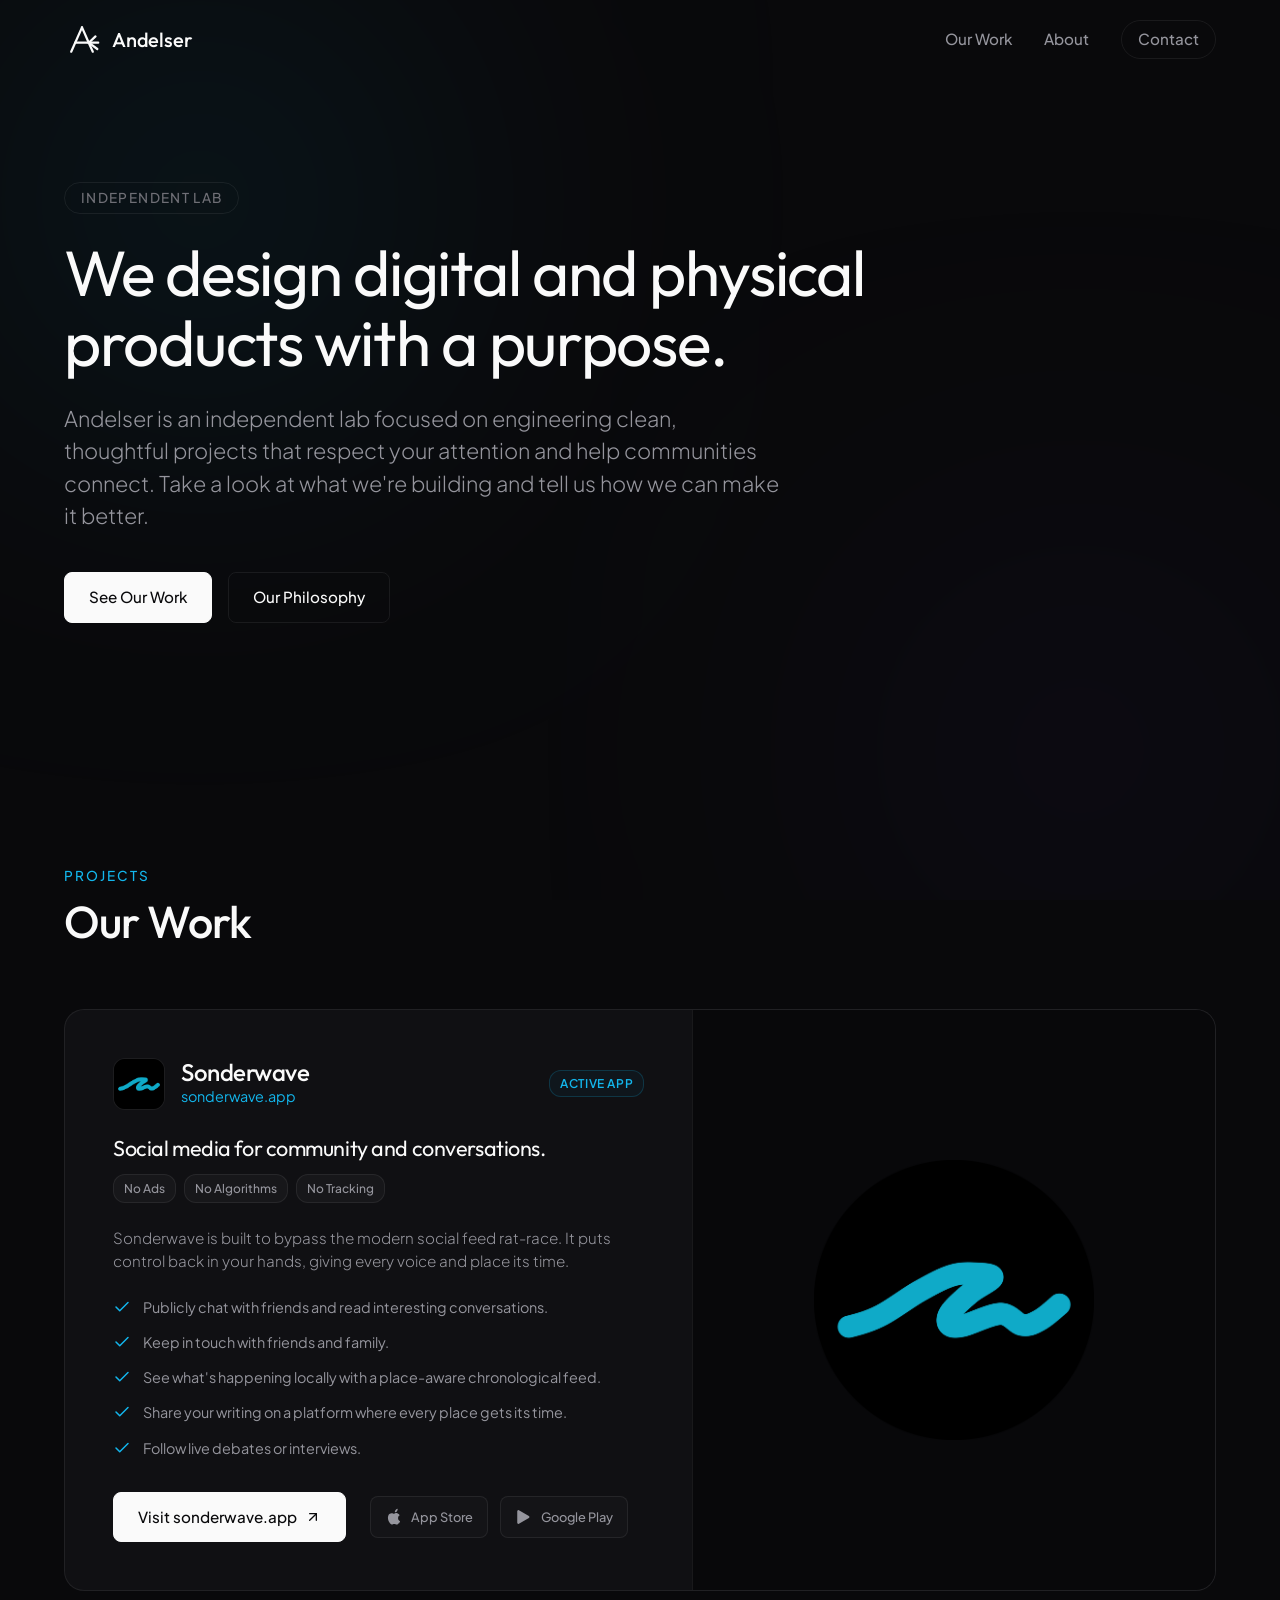
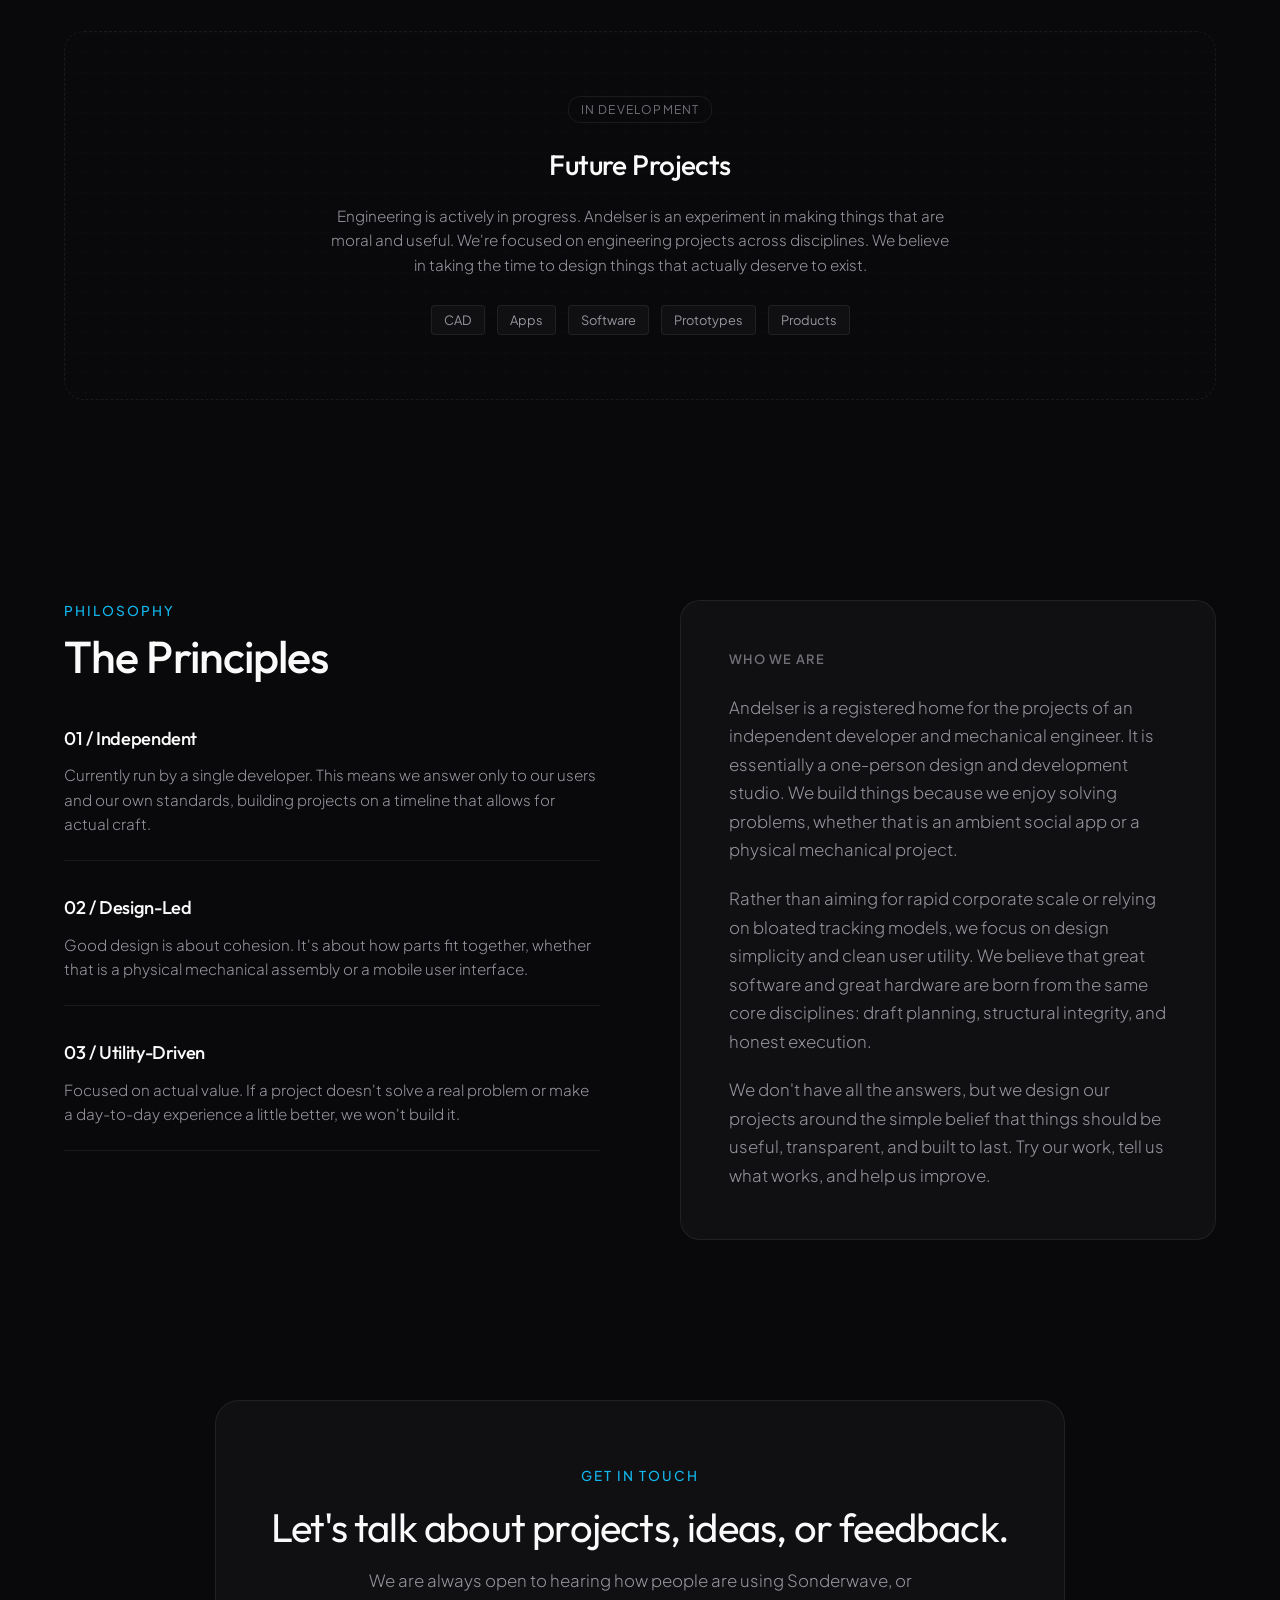
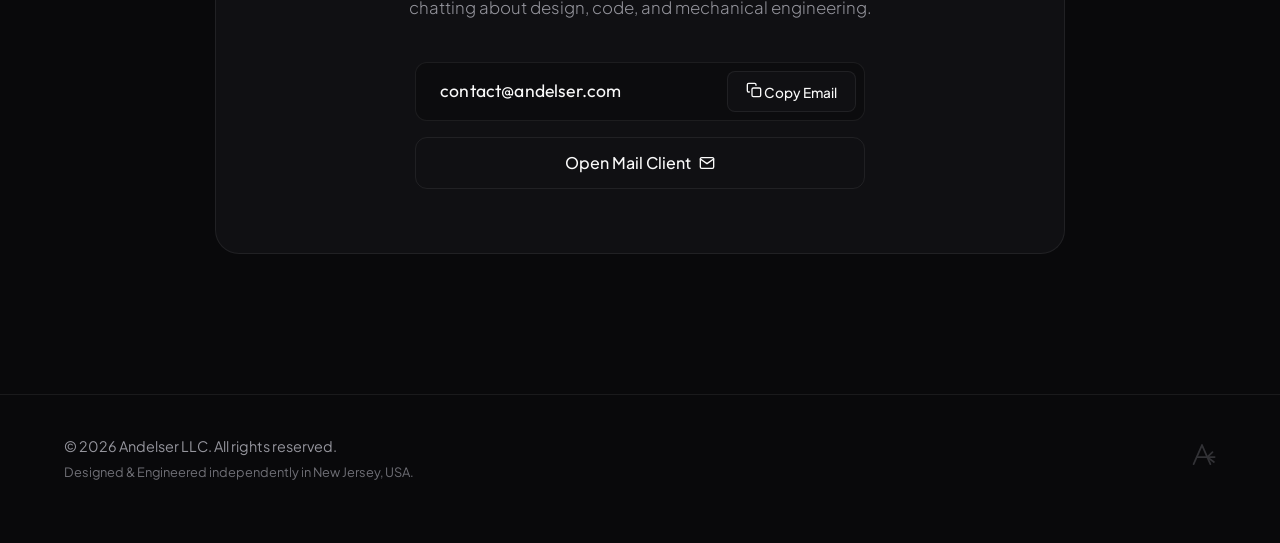
==== index.html @ 874b6bc9 "updated copy" ====
<!DOCTYPE html>
<html lang="en">
<head>
  <meta charset="UTF-8">
  <meta name="viewport" content="width=device-width, initial-scale=1.0">
  <title>Andelser | Independent Engineering & Design Lab</title>
  <meta name="description" content="Andelser is an independent engineering and design lab building high-value, honest digital and physical projects. Creators of Sonderwave.">
  
  <!-- Favicons -->
  <link rel="icon" type="image/svg+xml" href="./andelser_logo.svg">
  
  <!-- Open Graph / Facebook -->
  <meta property="og:type" content="website">
  <meta property="og:url" content="https://www.andelser.com/">
  <meta property="og:title" content="Andelser | Independent Engineering & Design Lab">
  <meta property="og:description" content="An independent project studio building thoughtful digital and physical experiences without the noise. Creators of Sonderwave.">
  <meta property="og:image" content="./sw_logo.png">

  <!-- Twitter -->
  <meta property="twitter:card" content="summary_large_image">
  <meta property="twitter:url" content="https://www.andelser.com/">
  <meta property="twitter:title" content="Andelser | Independent Engineering & Design Lab">
  <meta property="twitter:description" content="An independent project studio building thoughtful digital and physical experiences without the noise. Creators of Sonderwave.">
  <meta property="twitter:image" content="./sw_logo.png">

  <!-- Google Fonts -->
  <link rel="preconnect" href="https://fonts.googleapis.com">
  <link rel="preconnect" href="https://fonts.gstatic.com" crossorigin>
  <link href="https://fonts.googleapis.com/css2?family=Outfit:wght@200;300;400;500;600&family=Plus+Jakarta+Sans:wght@300;400;500;600;700&display=swap" rel="stylesheet">

  <!-- Main Stylesheet -->
  <link rel="stylesheet" href="./index.css">
</head>
<body>

  <!-- Background Ambient Glows -->
  <div class="glow-bg" aria-hidden="true">
    <div class="glow-orb glow-1"></div>
    <div class="glow-orb glow-2"></div>
  </div>

  <!-- Navigation -->
  <header class="header" id="navbar">
    <div class="header-container">
      <a href="#hero" class="brand" aria-label="Andelser Home">
        <!-- Bespoke geometric "Branching Datum" A monogram logo -->
        <svg class="brand-logo" width="36" height="36" viewBox="0 0 40 40" fill="none" xmlns="http://www.w3.org/2000/svg">
          <line x1="20" y1="6" x2="8" y2="33" stroke="currentColor" stroke-width="2.5" stroke-linecap="round" />
          <line x1="20" y1="6" x2="27.5" y2="23" stroke="currentColor" stroke-width="2.5" stroke-linecap="round" />
          <line x1="27.5" y1="23" x2="32" y2="33" stroke="currentColor" stroke-width="2.5" stroke-linecap="round" />
          <line x1="27.5" y1="23" x2="37" y2="30" stroke="currentColor" stroke-width="2.5" stroke-linecap="round" />
          <line x1="27.5" y1="23" x2="38" y2="23" stroke="currentColor" stroke-width="2.5" stroke-linecap="round" />
          <line x1="27.5" y1="23" x2="35" y2="16" stroke="currentColor" stroke-width="2.5" stroke-linecap="round" />
          <line x1="12.5" y1="23" x2="27.5" y2="23" stroke="currentColor" stroke-width="2.5" stroke-linecap="round" />
        </svg>
        <span class="brand-name">Andelser</span>
      </a>

      <!-- Desktop Nav -->
      <nav class="nav-desktop" aria-label="Main Navigation">
        <a href="#work" class="nav-link">Our Work</a>
        <a href="#about" class="nav-link">About</a>
        <a href="#contact" class="nav-link btn-contact-nav">Contact</a>
      </nav>

      <!-- Mobile Nav Toggle -->
      <button class="nav-toggle" id="navToggle" aria-expanded="false" aria-controls="mobileMenu" aria-label="Toggle navigation menu">
        <span class="hamburger"></span>
      </button>
    </div>
  </header>

  <!-- Mobile Dropdown Menu -->
  <div class="mobile-menu" id="mobileMenu" aria-hidden="true">
    <nav class="nav-mobile" aria-label="Mobile Navigation">
      <a href="#work" class="mobile-nav-link">Our Work</a>
      <a href="#about" class="mobile-nav-link">About</a>
      <a href="#contact" class="mobile-nav-link">Contact</a>
    </nav>
  </div>

  <main class="main-content">
    
    <!-- Hero Section -->
    <section class="hero-section" id="hero">
      <div class="container hero-container">
        <div class="reveal-content">
          <span class="hero-badge">Independent Lab</span>
          <h1 class="hero-title">
            We design digital and physical products with a purpose.
          </h1>
          <p class="hero-subtitle">
            Andelser is an independent lab focused on engineering clean, thoughtful projects that respect your attention and help communities connect. Take a look at what we're building and tell us how we can make it better.
          </p>
          <div class="hero-actions">
            <a href="#work" class="btn btn-primary">See Our Work</a>
            <a href="#about" class="btn btn-secondary">Our Philosophy</a>
          </div>
        </div>
      </div>
    </section>

    <!-- Work (Products) Section -->
    <section class="work-section" id="work">
      <div class="container">
        <div class="section-header scroll-reveal">
          <span class="section-subtitle">Projects</span>
          <h2 class="section-title">Our Work</h2>
        </div>

        <div class="project-grid">
          
          <!-- Sonderwave Card -->
          <article class="project-card sonderwave-card scroll-reveal" id="sonderwave-project">
            <!-- Dynamic cursor glow overlay -->
            <div class="card-glow" aria-hidden="true"></div>
            
            <div class="project-card-content">
              <div class="project-brand-row">
                <div class="app-icon-wrapper">
                  <img src="./sw_logo_square.png" alt="Sonderwave Square Icon" class="app-icon" loading="lazy">
                </div>
                <div class="project-identity">
                  <h3 class="project-name">Sonderwave</h3>
                  <a href="https://sonderwave.app" class="project-url" target="_blank" rel="noopener noreferrer">sonderwave.app</a>
                </div>
                <span class="project-tag">Active App</span>
              </div>

              <h4 class="project-tagline">Social media for community and conversations.</h4>
              
              <div class="value-strip">
                <span class="value-pill">No Ads</span>
                <span class="value-pill">No Algorithms</span>
                <span class="value-pill">No Tracking</span>
              </div>

              <p class="project-description">
                Sonderwave is built to bypass the modern social feed rat-race. It puts control back in your hands, giving every voice and place its time.
              </p>

              <ul class="project-features-list">
                <li>
                  <svg class="feature-icon" width="18" height="18" viewBox="0 0 24 24" fill="none" stroke="currentColor" stroke-width="2" stroke-linecap="round" stroke-linejoin="round"><polyline points="20 6 9 17 4 12"></polyline></svg>
                  <span>Publicly chat with friends and read interesting conversations.</span>
                </li>
                <li>
                  <svg class="feature-icon" width="18" height="18" viewBox="0 0 24 24" fill="none" stroke="currentColor" stroke-width="2" stroke-linecap="round" stroke-linejoin="round"><polyline points="20 6 9 17 4 12"></polyline></svg>
                  <span>Keep in touch with friends and family.</span>
                </li>
                <li>
                  <svg class="feature-icon" width="18" height="18" viewBox="0 0 24 24" fill="none" stroke="currentColor" stroke-width="2" stroke-linecap="round" stroke-linejoin="round"><polyline points="20 6 9 17 4 12"></polyline></svg>
                  <span>See what's happening locally with a place-aware chronological feed.</span>
                </li>
                <li>
                  <svg class="feature-icon" width="18" height="18" viewBox="0 0 24 24" fill="none" stroke="currentColor" stroke-width="2" stroke-linecap="round" stroke-linejoin="round"><polyline points="20 6 9 17 4 12"></polyline></svg>
                  <span>Share your writing on a platform where every place gets its time.</span>
                </li>
                <li>
                  <svg class="feature-icon" width="18" height="18" viewBox="0 0 24 24" fill="none" stroke="currentColor" stroke-width="2" stroke-linecap="round" stroke-linejoin="round"><polyline points="20 6 9 17 4 12"></polyline></svg>
                  <span>Follow live debates or interviews.</span>
                </li>
              </ul>

              <div class="project-links">
                <a href="https://sonderwave.app" class="btn btn-primary" target="_blank" rel="noopener noreferrer">
                  Visit sonderwave.app
                  <svg width="16" height="16" viewBox="0 0 24 24" fill="none" stroke="currentColor" stroke-width="2" stroke-linecap="round" stroke-linejoin="round" class="btn-icon"><line x1="7" y1="17" x2="17" y2="7"></line><polyline points="7 7 17 7 17 17"></polyline></svg>
                </a>
                
                <div class="app-store-badges">
                  <!-- Custom CSS outline store badges that feel premium and integrated -->
                  <a href="https://sonderwave.app" class="store-badge" target="_blank" rel="noopener noreferrer" aria-label="Download on the App Store">
                    <svg class="store-svg" viewBox="0 0 24 24" fill="currentColor" width="18" height="18">
                      <path d="M18.71 19.5c-.83 1.24-1.71 2.45-3.05 2.47-1.34.03-1.77-.79-3.29-.79-1.53 0-2 .77-3.27.82-1.31.05-2.3-1.32-3.14-2.53C4.25 17 2.94 12.45 4.7 9.39c.87-1.52 2.43-2.48 4.12-2.51 1.28-.02 2.5.87 3.29.87.78 0 2.26-1.07 3.81-.91.65.07 2.47.3 3.64 2.98-.09.06-2.17 1.28-2.15 3.81.03 3.02 2.65 4.03 2.68 4.04-.03.07-.42 1.44-1.38 2.83M15.97 4.17c.66-.81 1.11-1.93.99-3.06-.96.04-2.13.64-2.82 1.45-.6.7-1.13 1.84-.99 2.94.1.08.15.08.2.08.96 0 2.06-.59 2.62-1.41z"/>
                    </svg>
                    <span>App Store</span>
                  </a>
                  <a href="https://sonderwave.app" class="store-badge" target="_blank" rel="noopener noreferrer" aria-label="Get it on Google Play">
                    <svg class="store-svg" viewBox="0 0 24 24" fill="currentColor" width="18" height="18">
                      <path d="M5.25 3.018a1.5 1.5 0 0 0-2.25 1.3v15.364a1.5 1.5 0 0 0 2.25 1.3l13.256-7.682a1.5 1.5 0 0 0 0-2.6L5.25 3.018z"/>
                    </svg>
                    <span>Google Play</span>
                  </a>
                </div>
              </div>
            </div>

            <!-- Landscape decorative logo block -->
            <div class="project-visual-wrapper">
              <div class="visual-container">
                <img src="./sw_logo.png" alt="Sonderwave Landscape Banner Logo" class="project-visual-image" loading="lazy">
              </div>
            </div>
          </article>

             <!-- Skeleton Future Card -->
             <article class="project-card skeleton-card scroll-reveal">
               <div class="card-glow" aria-hidden="true"></div>
               <div class="blueprint-lines" aria-hidden="true"></div>
               
               <div class="project-card-content">
                 <span class="skeleton-badge">In Development</span>
                 <h3 class="skeleton-title">Future Projects</h3>
                 <p class="skeleton-description">
                   Engineering is actively in progress. Andelser is an experiment in making things that are moral and useful. We're focused on engineering projects across disciplines. We believe in taking the time to design things that actually deserve to exist.
                 </p>
                 <div class="blueprint-tech-grid">
                   <div class="tech-tag">CAD</div>
                   <div class="tech-tag">Apps</div>
                   <div class="tech-tag">Software</div>
                   <div class="tech-tag">Prototypes</div>
                   <div class="tech-tag">Products</div>
                 </div>
               </div>
             </article>

        </div>
      </div>
    </section>

    <!-- About Section -->
    <section class="about-section" id="about">
      <div class="container">
        <div class="about-grid">
          
          <!-- Left: Philosophy Column -->
          <div class="about-left scroll-reveal">
            <span class="section-subtitle">Philosophy</span>
            <h2 class="section-title">The Principles</h2>
            
            <div class="principles-stack">
              <div class="principle-item">
                <h3 class="principle-title">01 / Independent</h3>
                <p class="principle-desc">Currently run by a single developer. This means we answer only to our users and our own standards, building projects on a timeline that allows for actual craft.</p>
              </div>
              <div class="principle-item">
                <h3 class="principle-title">02 / Design-Led</h3>
                <p class="principle-desc">Good design is about cohesion. It's about how parts fit together, whether that is a physical mechanical assembly or a mobile user interface.</p>
              </div>
              <div class="principle-item">
                <h3 class="principle-title">03 / Utility-Driven</h3>
                <p class="principle-desc">Focused on actual value. If a project doesn't solve a real problem or make a day-to-day experience a little better, we won't build it.</p>
              </div>
            </div>
          </div>

          <!-- Right: Narrative Column -->
          <div class="about-right scroll-reveal">
            <div class="narrative-block">
              <span class="about-author-label">Who We Are</span>
              <p class="narrative-paragraph">
                Andelser is a registered home for the projects of an independent developer and mechanical engineer. It is essentially a one-person design and development studio. We build things because we enjoy solving problems, whether that is an ambient social app or a physical mechanical project.
              </p>
              <p class="narrative-paragraph">
                Rather than aiming for rapid corporate scale or relying on bloated tracking models, we focus on design simplicity and clean user utility. We believe that great software and great hardware are born from the same core disciplines: draft planning, structural integrity, and honest execution.
              </p>
              <p class="narrative-paragraph">
                We don't have all the answers, but we design our projects around the simple belief that things should be useful, transparent, and built to last. Try our work, tell us what works, and help us improve.
              </p>
            </div>
          </div>

        </div>
      </div>
    </section>

    <!-- Contact Section -->
    <section class="contact-section" id="contact">
      <div class="container contact-container scroll-reveal">
        <div class="contact-box">
          <span class="section-subtitle">Get In Touch</span>
          <h2 class="contact-title">Let's talk about projects, ideas, or feedback.</h2>
          <p class="contact-desc">
            We are always open to hearing how people are using Sonderwave, or chatting about design, code, and mechanical engineering.
          </p>

          <div class="contact-interactive">
            <div class="email-display-container">
              <span class="email-address">contact@andelser.com</span>
              <button class="btn-copy" id="btnCopyEmail" aria-label="Copy email address to clipboard">
                <span class="copy-text-default">
                  <svg width="16" height="16" viewBox="0 0 24 24" fill="none" stroke="currentColor" stroke-width="2" stroke-linecap="round" stroke-linejoin="round" class="copy-icon"><rect x="9" y="9" width="13" height="13" rx="2" ry="2"></rect><path d="M5 15H4a2 2 0 0 1-2-2V4a2 2 0 0 1 2-2h9a2 2 0 0 1 2 2v1"></path></svg>
                  Copy Email
                </span>
                <span class="copy-text-success" style="display: none;">
                  <svg width="16" height="16" viewBox="0 0 24 24" fill="none" stroke="currentColor" stroke-width="2" stroke-linecap="round" stroke-linejoin="round" class="check-icon"><polyline points="20 6 9 17 4 12"></polyline></svg>
                  Copied!
                </span>
              </button>
            </div>
            
            <a href="mailto:contact@andelser.com" class="btn btn-secondary btn-mail">
              Open Mail Client
              <svg width="16" height="16" viewBox="0 0 24 24" fill="none" stroke="currentColor" stroke-width="2" stroke-linecap="round" stroke-linejoin="round" class="btn-icon"><path d="M4 4h16c1.1 0 2 .9 2 2v12c0 1.1-.9 2-2 2H4c-1.1 0-2-.9-2-2V6c0-1.1.9-2 2-2z"></path><polyline points="22,6 12,13 2,6"></polyline></svg>
            </a>
          </div>
        </div>
      </div>
    </section>

  </main>

  <!-- Footer -->
  <footer class="footer">
    <div class="container footer-container">
      <div class="footer-left">
        <p class="copyright">&copy; 2026 Andelser LLC. All rights reserved.</p>
        <p class="footer-subtext">Designed & Engineered independently in New Jersey, USA.</p>
      </div>
      <div class="footer-right">
        <!-- SVG geometric "Branching Datum" A monogram watermark in footer -->
        <svg class="footer-logo" width="28" height="28" viewBox="0 0 40 40" fill="none" xmlns="http://www.w3.org/2000/svg" aria-hidden="true">
          <line x1="20" y1="6" x2="8" y2="33" stroke="currentColor" stroke-width="2.5" stroke-linecap="round" />
          <line x1="20" y1="6" x2="27.5" y2="23" stroke="currentColor" stroke-width="2.5" stroke-linecap="round" />
          <line x1="27.5" y1="23" x2="32" y2="33" stroke="currentColor" stroke-width="2.5" stroke-linecap="round" />
          <line x1="27.5" y1="23" x2="37" y2="30" stroke="currentColor" stroke-width="2.5" stroke-linecap="round" />
          <line x1="27.5" y1="23" x2="38" y2="23" stroke="currentColor" stroke-width="2.5" stroke-linecap="round" />
          <line x1="27.5" y1="23" x2="35" y2="16" stroke="currentColor" stroke-width="2.5" stroke-linecap="round" />
          <line x1="12.5" y1="23" x2="27.5" y2="23" stroke="currentColor" stroke-width="2.5" stroke-linecap="round" />
        </svg>
      </div>
    </div>
  </footer>

  <!-- Main JavaScript File -->
  <script src="./index.js"></script>
</body>
</html>
---- index.css ----
/* ==========================================================================
   Andelser Custom CSS Design System
   ========================================================================== */

/* Design Tokens & Variables */
:root {
  /* HSL Tailored Color Palette */
  --bg-color: hsl(240, 10%, 4%);
  --bg-rgb: 10, 10, 12;
  --surface: hsl(240, 8%, 7%);
  --surface-rgb: 17, 17, 19;
  --surface-glass: hsla(240, 8%, 7%, 0.75);
  --border: hsla(0, 0%, 100%, 0.07);
  --border-active: hsla(0, 0%, 100%, 0.15);
  
  --text-primary: hsl(0, 0%, 98%);
  --text-secondary: hsl(240, 4%, 60%);
  --text-muted: hsl(240, 3%, 45%);
  
  /* Brand/Accent Colors (Sonderwave Blue & Muted Metals) */
  --accent: hsl(195, 85%, 50%);
  --accent-rgb: 19, 192, 236;
  --accent-glow: hsla(195, 85%, 50%, 0.15);
  
  /* Fonts */
  --font-sans: 'Plus Jakarta Sans', -apple-system, BlinkMacSystemFont, "Segoe UI", Roboto, Helvetica, Arial, sans-serif;
  --font-display: 'Outfit', var(--font-sans);
  
  /* Transitions */
  --transition-fast: 0.2s cubic-bezier(0.16, 1, 0.3, 1);
  --transition-smooth: 0.4s cubic-bezier(0.16, 1, 0.3, 1);
  --transition-slow: 0.8s cubic-bezier(0.16, 1, 0.3, 1);
  
  /* Header Dimensions */
  --header-height: 80px;
}

/* Reset & Base Styles */
* {
  box-sizing: border-box;
  margin: 0;
  padding: 0;
}

html {
  scroll-behavior: smooth;
  -webkit-text-size-adjust: 100%;
  background-color: var(--bg-color);
  color: var(--text-primary);
  font-family: var(--font-sans);
  font-size: 16px;
  line-height: 1.6;
}

body {
  overflow-x: hidden;
  background-color: var(--bg-color);
  min-height: 100vh;
  -webkit-font-smoothing: antialiased;
  -moz-osx-font-smoothing: grayscale;
}

/* Structure & Containers */
.container {
  width: 100%;
  max-width: 1200px;
  margin-left: auto;
  margin-right: auto;
  padding-left: 24px;
  padding-right: 24px;
}

/* Typography Base */
h1, h2, h3, h4, h5, h6 {
  font-family: var(--font-display);
  font-weight: 500;
  letter-spacing: -0.02em;
  color: var(--text-primary);
}

p {
  color: var(--text-secondary);
}

a {
  color: inherit;
  text-decoration: none;
}

/* Ambient Backdrop Lights */
.glow-bg {
  position: fixed;
  top: 0;
  left: 0;
  width: 100%;
  height: 100%;
  pointer-events: none;
  z-index: 0;
  overflow: hidden;
}

.glow-orb {
  position: absolute;
  border-radius: 50%;
  filter: blur(140px);
  opacity: 0.15;
  mix-blend-mode: screen;
}

.glow-1 {
  width: 600px;
  height: 600px;
  top: -100px;
  left: -100px;
  background: radial-gradient(circle, var(--accent) 0%, transparent 70%);
  animation: floatOrb1 20s infinite alternate ease-in-out;
}

.glow-2 {
  width: 500px;
  height: 500px;
  bottom: -100px;
  right: -50px;
  background: radial-gradient(circle, hsl(260, 60%, 40%) 0%, transparent 70%);
  animation: floatOrb2 25s infinite alternate ease-in-out;
}

@keyframes floatOrb1 {
  0% { transform: translate(0, 0) scale(1); }
  100% { transform: translate(100px, 80px) scale(1.1); }
}

@keyframes floatOrb2 {
  0% { transform: translate(0, 0) scale(1); }
  100% { transform: translate(-80px, -100px) scale(1.15); }
}

/* Utility Animations */
.scroll-reveal {
  opacity: 0;
  transform: translateY(30px);
  transition: opacity var(--transition-slow), transform var(--transition-slow);
}

.scroll-reveal.revealed {
  opacity: 1;
  transform: translateY(0);
}

/* Buttons */
.btn {
  display: inline-flex;
  align-items: center;
  justify-content: center;
  gap: 8px;
  font-family: var(--font-sans);
  font-weight: 500;
  font-size: 0.95rem;
  padding: 12px 24px;
  border-radius: 8px;
  cursor: pointer;
  transition: background-color var(--transition-fast), border-color var(--transition-fast), transform var(--transition-fast), box-shadow var(--transition-fast);
  outline: none;
}

.btn-primary {
  background-color: var(--text-primary);
  color: var(--bg-color);
  border: 1px solid var(--text-primary);
}

.btn-primary:hover {
  background-color: transparent;
  color: var(--text-primary);
  box-shadow: 0 4px 20px rgba(255, 255, 255, 0.1);
  transform: translateY(-1px);
}

.btn-secondary {
  background-color: transparent;
  color: var(--text-primary);
  border: 1px solid var(--border);
}

.btn-secondary:hover {
  border-color: var(--text-primary);
  background-color: hsla(0, 0%, 100%, 0.03);
  transform: translateY(-1px);
}

.btn-icon {
  transition: transform var(--transition-fast);
}

.btn:hover .btn-icon {
  transform: translate(2px, -2px);
}

/* Floating Blurred Header */
.header {
  position: fixed;
  top: 0;
  left: 0;
  width: 100%;
  height: var(--header-height);
  display: flex;
  align-items: center;
  z-index: 100;
  border-bottom: 1px solid transparent;
  transition: background-color var(--transition-smooth), border-color var(--transition-smooth), height var(--transition-smooth);
}

.header.scrolled {
  background-color: var(--surface-glass);
  backdrop-filter: blur(12px);
  -webkit-backdrop-filter: blur(12px);
  border-color: var(--border);
  height: 70px;
}

.header-container {
  width: 100%;
  max-width: 1200px;
  margin: 0 auto;
  padding: 0 24px;
  display: flex;
  align-items: center;
  justify-content: space-between;
}

.brand {
  display: flex;
  align-items: center;
  gap: 12px;
  color: var(--text-primary);
}

.brand-logo {
  color: var(--text-primary);
  transition: transform var(--transition-smooth);
}

.brand:hover .brand-logo {
  transform: rotate(3deg) scale(1.05);
}

.brand-name {
  font-family: var(--font-display);
  font-size: 1.25rem;
  font-weight: 500;
  letter-spacing: -0.01em;
}

.nav-desktop {
  display: flex;
  align-items: center;
  gap: 32px;
}

.nav-link {
  font-size: 0.95rem;
  font-weight: 500;
  color: var(--text-secondary);
  transition: color var(--transition-fast);
  position: relative;
}

.nav-link::after {
  content: "";
  position: absolute;
  bottom: -4px;
  left: 0;
  width: 100%;
  height: 1px;
  background-color: var(--text-primary);
  transform: scaleX(0);
  transform-origin: right;
  transition: transform var(--transition-fast);
}

.nav-link:hover {
  color: var(--text-primary);
}

.nav-link:hover::after {
  transform: scaleX(1);
  transform-origin: left;
}

.btn-contact-nav {
  padding: 6px 16px;
  border: 1px solid var(--border);
  border-radius: 20px;
  transition: border-color var(--transition-fast), background-color var(--transition-fast);
}

.btn-contact-nav::after {
  display: none;
}

.btn-contact-nav:hover {
  border-color: var(--text-primary);
  background-color: hsla(0, 0%, 100%, 0.04);
}

/* Mobile Hamburger Toggle */
.nav-toggle {
  display: none;
  background: none;
  border: none;
  cursor: pointer;
  padding: 8px;
  z-index: 110;
}

.hamburger {
  display: block;
  width: 20px;
  height: 2px;
  background-color: var(--text-primary);
  position: relative;
  transition: background-color var(--transition-fast);
}

.hamburger::before,
.hamburger::after {
  content: "";
  display: block;
  width: 20px;
  height: 2px;
  background-color: var(--text-primary);
  position: absolute;
  transition: transform var(--transition-fast), top var(--transition-fast);
}

.hamburger::before {
  top: -6px;
}

.hamburger::after {
  top: 6px;
}

/* Hamburger active state */
.nav-toggle[aria-expanded="true"] .hamburger {
  background-color: transparent;
}

.nav-toggle[aria-expanded="true"] .hamburger::before {
  transform: rotate(45deg);
  top: 0;
}

.nav-toggle[aria-expanded="true"] .hamburger::after {
  transform: rotate(-45deg);
  top: 0;
}

/* Mobile Menu Dropdown */
.mobile-menu {
  position: fixed;
  top: 0;
  left: 0;
  width: 100%;
  height: 100vh;
  background-color: var(--bg-color);
  z-index: 90;
  display: flex;
  align-items: center;
  justify-content: center;
  opacity: 0;
  visibility: hidden;
  transition: opacity var(--transition-smooth), visibility var(--transition-smooth);
}

.mobile-menu.open {
  opacity: 1;
  visibility: visible;
}

.nav-mobile {
  display: flex;
  flex-direction: column;
  align-items: center;
  gap: 32px;
  text-align: center;
}

.mobile-nav-link {
  font-family: var(--font-display);
  font-size: 2rem;
  font-weight: 400;
  color: var(--text-secondary);
  transition: color var(--transition-fast), transform var(--transition-fast);
}

.mobile-nav-link:hover {
  color: var(--text-primary);
  transform: scale(1.05);
}

/* Hero Section Styles */
.hero-section {
  position: relative;
  padding-top: calc(var(--header-height) + 60px);
  padding-bottom: 100px;
  min-height: 85vh;
  display: flex;
  align-items: center;
  z-index: 1;
}

.hero-container {
  display: flex;
  align-items: center;
}

.hero-badge {
  display: inline-block;
  font-family: var(--font-sans);
  font-weight: 500;
  font-size: 0.85rem;
  text-transform: uppercase;
  letter-spacing: 0.1em;
  color: var(--text-muted);
  border: 1px solid var(--border);
  border-radius: 20px;
  padding: 4px 16px;
  margin-bottom: 24px;
}

.hero-title {
  font-size: clamp(2.5rem, 5vw, 4.25rem);
  font-weight: 400;
  line-height: 1.1;
  margin-bottom: 24px;
  max-width: 900px;
}

.hero-subtitle {
  font-size: clamp(1.1rem, 2vw, 1.35rem);
  color: var(--text-secondary);
  line-height: 1.5;
  margin-bottom: 40px;
  max-width: 720px;
  font-weight: 300;
}

.hero-actions {
  display: flex;
  flex-wrap: wrap;
  gap: 16px;
}

/* General Sections Layout */
.work-section,
.about-section {
  padding-top: 100px;
  padding-bottom: 100px;
  position: relative;
  z-index: 1;
}

.section-header {
  margin-bottom: 60px;
}

.section-subtitle {
  display: block;
  font-family: var(--font-sans);
  font-weight: 500;
  font-size: 0.85rem;
  text-transform: uppercase;
  letter-spacing: 0.15em;
  color: var(--accent);
  margin-bottom: 8px;
}

.section-title {
  font-size: clamp(2rem, 3.5vw, 3rem);
  font-weight: 500;
  line-height: 1.2;
}

/* Premium Project Grid */
.project-grid {
  display: grid;
  grid-template-columns: 1fr;
  gap: 40px;
}

/* Master Premium Card Styling */
.project-card {
  position: relative;
  background-color: var(--surface);
  border: 1px solid var(--border);
  border-radius: 20px;
  overflow: hidden;
  display: grid;
  grid-template-columns: 1.2fr 1fr;
  min-height: 500px;
  transition: border-color var(--transition-smooth), box-shadow var(--transition-smooth);
}

.project-card:hover {
  border-color: var(--border-active);
  box-shadow: 0 10px 40px -20px rgba(0,0,0,0.8);
}

/* Interactive Border Glow Mask (Cursor tracking) */
.project-card .card-glow {
  position: absolute;
  top: 0;
  left: 0;
  width: 100%;
  height: 100%;
  pointer-events: none;
  background: radial-gradient(
    600px circle at var(--mouse-x, 0px) var(--mouse-y, 0px),
    hsla(195, 85%, 50%, 0.05),
    transparent 45%
  );
  z-index: 1;
  opacity: 0;
  transition: opacity var(--transition-smooth);
}

.project-card:hover .card-glow {
  opacity: 1;
}

/* Standard HTML Mask for precise glowing line on card boundary */
.project-card::before {
  content: "";
  position: absolute;
  top: 0;
  left: 0;
  width: 100%;
  height: 100%;
  border-radius: inherit;
  pointer-events: none;
  background: radial-gradient(
    500px circle at var(--mouse-x, 0px) var(--mouse-y, 0px),
    hsla(195, 85%, 50%, 0.18),
    transparent 50%
  );
  border: 1px solid transparent;
  -webkit-mask: linear-gradient(#fff, #fff) padding-box, linear-gradient(#fff, #fff);
  mask: linear-gradient(#fff, #fff) padding-box, linear-gradient(#fff, #fff);
  -webkit-mask-composite: xor;
  mask-composite: exclude;
  z-index: 3;
  opacity: 0;
  transition: opacity var(--transition-smooth);
}

.project-card:hover::before {
  opacity: 1;
}

/* Card Content Details */
.project-card-content {
  padding: 48px;
  display: flex;
  flex-direction: column;
  justify-content: center;
  z-index: 2;
  position: relative;
}

.project-brand-row {
  display: flex;
  align-items: center;
  gap: 16px;
  margin-bottom: 24px;
}

.app-icon-wrapper {
  width: 52px;
  height: 52px;
  border-radius: 12px;
  background-color: #0c0c0e;
  border: 1px solid var(--border);
  display: flex;
  align-items: center;
  justify-content: center;
  overflow: hidden;
}

.app-icon {
  width: 100%;
  height: 100%;
  object-fit: cover;
}

.project-identity {
  display: flex;
  flex-direction: column;
}

.project-name {
  font-size: 1.5rem;
  font-weight: 500;
  line-height: 1.1;
}

.project-url {
  font-size: 0.9rem;
  color: var(--accent);
  transition: opacity var(--transition-fast);
}

.project-url:hover {
  opacity: 0.8;
}

.project-tag {
  margin-left: auto;
  font-family: var(--font-sans);
  font-size: 0.75rem;
  font-weight: 600;
  letter-spacing: 0.05em;
  text-transform: uppercase;
  color: var(--accent);
  border: 1px solid hsla(195, 85%, 50%, 0.2);
  background-color: hsla(195, 85%, 50%, 0.04);
  padding: 3px 10px;
  border-radius: 12px;
}

.project-tagline {
  font-size: 1.35rem;
  font-weight: 400;
  line-height: 1.3;
  color: var(--text-primary);
  margin-bottom: 12px;
}

.value-strip {
  display: flex;
  flex-wrap: wrap;
  gap: 8px;
  margin-bottom: 24px;
}

.value-pill {
  font-size: 0.75rem;
  font-weight: 500;
  color: var(--text-secondary);
  background-color: hsla(0, 0%, 100%, 0.03);
  border: 1px solid var(--border);
  padding: 4px 10px;
  border-radius: 12px;
}

.project-description {
  font-size: 0.95rem;
  line-height: 1.5;
  color: var(--text-secondary);
  margin-bottom: 24px;
  font-weight: 300;
}

.project-features-list {
  list-style: none;
  display: flex;
  flex-direction: column;
  gap: 12px;
  margin-bottom: 32px;
}

.project-features-list li {
  display: flex;
  align-items: flex-start;
  gap: 12px;
  font-size: 0.9rem;
  color: var(--text-secondary);
}

.feature-icon {
  color: var(--accent);
  margin-top: 2px;
  flex-shrink: 0;
}

.project-links {
  display: flex;
  flex-wrap: wrap;
  align-items: center;
  gap: 24px;
}

.app-store-badges {
  display: flex;
  align-items: center;
  gap: 12px;
}

.store-badge {
  display: inline-flex;
  align-items: center;
  gap: 8px;
  font-size: 0.8rem;
  font-weight: 500;
  border: 1px solid var(--border);
  background-color: hsla(0, 0%, 100%, 0.02);
  color: var(--text-secondary);
  padding: 10px 14px;
  border-radius: 8px;
  transition: border-color var(--transition-fast), color var(--transition-fast), background-color var(--transition-fast);
}

.store-badge:hover {
  border-color: var(--text-primary);
  color: var(--text-primary);
  background-color: hsla(0, 0%, 100%, 0.05);
}

.store-svg {
  color: inherit;
}

/* Card Visual Graphic Side */
.project-visual-wrapper {
  position: relative;
  background-color: #08080a;
  display: flex;
  align-items: center;
  justify-content: center;
  border-left: 1px solid var(--border);
  padding: 40px;
}

.visual-container {
  width: 100%;
  max-width: 280px;
  display: flex;
  align-items: center;
  justify-content: center;
  position: relative;
  transition: transform var(--transition-smooth);
}

.project-card:hover .visual-container {
  transform: scale(1.03);
}

.project-visual-image {
  width: 100%;
  height: auto;
  max-height: 350px;
  object-fit: contain;
}

/* Blueprint Skeleton Future Card */
.skeleton-card {
  grid-template-columns: 1fr;
  min-height: auto;
  background-color: transparent;
  border: 1px dashed var(--border);
}

.skeleton-card .card-glow {
  background: radial-gradient(
    600px circle at var(--mouse-x, 0px) var(--mouse-y, 0px),
    hsla(0, 0%, 100%, 0.03),
    transparent 45%
  );
}

.skeleton-card::before {
  background: radial-gradient(
    500px circle at var(--mouse-x, 0px) var(--mouse-y, 0px),
    hsla(0, 0%, 100%, 0.08),
    transparent 50%
  );
}

/* Elegant Blueprint Grid Background Pattern (Draft paper aesthetic) */
.blueprint-lines {
  position: absolute;
  top: 0;
  left: 0;
  width: 100%;
  height: 100%;
  opacity: 0.15;
  background-image: 
    linear-gradient(hsla(0, 0%, 100%, 0.1) 1px, transparent 1px),
    linear-gradient(90deg, hsla(0, 0%, 100%, 0.1) 1px, transparent 1px);
  background-size: 20px 20px;
  pointer-events: none;
  z-index: 1;
}

.skeleton-card .project-card-content {
  padding: 64px 48px;
  align-items: center;
  text-align: center;
  max-width: 720px;
  margin: 0 auto;
}

.skeleton-badge {
  font-family: var(--font-sans);
  font-size: 0.75rem;
  text-transform: uppercase;
  letter-spacing: 0.1em;
  color: var(--text-muted);
  border: 1px solid var(--border);
  padding: 3px 12px;
  border-radius: 12px;
  margin-bottom: 20px;
}

.skeleton-title {
  font-size: 1.75rem;
  font-weight: 500;
  margin-bottom: 16px;
  color: var(--text-primary);
}

.skeleton-description {
  font-size: 0.95rem;
  line-height: 1.6;
  color: var(--text-secondary);
  margin-bottom: 28px;
  font-weight: 300;
}

.blueprint-tech-grid {
  display: flex;
  flex-wrap: wrap;
  justify-content: center;
  gap: 12px;
  z-index: 2;
}

.tech-tag {
  font-size: 0.8rem;
  font-family: var(--font-sans);
  color: var(--text-secondary);
  border: 1px solid var(--border);
  padding: 4px 12px;
  border-radius: 4px;
  background-color: var(--surface);
}

/* About Grid Layout */
.about-grid {
  display: grid;
  grid-template-columns: 1fr 1fr;
  gap: 80px;
  align-items: flex-start;
}

.principles-stack {
  display: flex;
  flex-direction: column;
  gap: 32px;
  margin-top: 40px;
}

.principle-item {
  border-bottom: 1px solid var(--border);
  padding-bottom: 24px;
}

.principle-title {
  font-size: 1.15rem;
  font-weight: 500;
  margin-bottom: 10px;
  font-family: var(--font-display);
}

.principle-desc {
  font-size: 0.95rem;
  color: var(--text-secondary);
  font-weight: 300;
}

.narrative-block {
  background-color: var(--surface);
  border: 1px solid var(--border);
  padding: 48px;
  border-radius: 20px;
  position: relative;
}

.about-author-label {
  display: block;
  font-family: var(--font-sans);
  font-size: 0.8rem;
  font-weight: 600;
  letter-spacing: 0.1em;
  text-transform: uppercase;
  color: var(--text-muted);
  margin-bottom: 24px;
}

.narrative-paragraph {
  font-size: 1.05rem;
  line-height: 1.7;
  color: var(--text-secondary);
  margin-bottom: 20px;
  font-weight: 300;
}

.narrative-paragraph:last-child {
  margin-bottom: 0;
}

/* Contact Section & Box */
.contact-section {
  padding-top: 60px;
  padding-bottom: 140px;
}

.contact-container {
  display: flex;
  justify-content: center;
}

.contact-box {
  background-color: var(--surface);
  border: 1px solid var(--border);
  border-radius: 24px;
  padding: 64px 48px;
  width: 100%;
  max-width: 850px;
  text-align: center;
  position: relative;
  overflow: hidden;
}

.contact-title {
  font-size: clamp(1.75rem, 3.5vw, 2.5rem);
  font-weight: 400;
  line-height: 1.25;
  margin-top: 16px;
  margin-bottom: 16px;
}

.contact-desc {
  font-size: 1.05rem;
  color: var(--text-secondary);
  max-width: 600px;
  margin: 0 auto 40px auto;
  font-weight: 300;
}

/* Copy Email Component Area */
.contact-interactive {
  display: flex;
  flex-direction: column;
  align-items: center;
  gap: 16px;
}

.email-display-container {
  display: flex;
  align-items: center;
  gap: 12px;
  background-color: #0c0c0e;
  border: 1px solid var(--border);
  padding: 8px 8px 8px 24px;
  border-radius: 12px;
  width: 100%;
  max-width: 450px;
  justify-content: space-between;
}

.email-address {
  font-family: var(--font-display);
  font-size: 1.1rem;
  color: var(--text-primary);
  letter-spacing: 0.01em;
}

.btn-copy {
  background-color: var(--surface);
  color: var(--text-primary);
  border: 1px solid var(--border);
  padding: 10px 18px;
  border-radius: 8px;
  font-family: var(--font-sans);
  font-weight: 500;
  font-size: 0.85rem;
  cursor: pointer;
  display: inline-flex;
  align-items: center;
  gap: 8px;
  transition: border-color var(--transition-fast), background-color var(--transition-fast), transform var(--transition-fast);
}

.btn-copy:hover {
  border-color: var(--text-secondary);
  background-color: hsla(0, 0%, 100%, 0.02);
}

.btn-copy:active {
  transform: scale(0.98);
}

.copy-icon,
.check-icon {
  flex-shrink: 0;
}

.check-icon {
  color: hsl(140, 75%, 45%);
}

.btn-mail {
  width: 100%;
  max-width: 450px;
  height: 52px;
  border-radius: 12px;
  font-size: 1rem;
}

/* Footer Section */
.footer {
  border-top: 1px solid var(--border);
  padding-top: 40px;
  padding-bottom: 60px;
  position: relative;
  background-color: var(--bg-color);
  z-index: 1;
}

.footer-container {
  display: flex;
  justify-content: space-between;
  align-items: center;
}

.copyright {
  font-size: 0.9rem;
  color: var(--text-secondary);
  margin-bottom: 4px;
}

.footer-subtext {
  font-size: 0.8rem;
  color: var(--text-muted);
}

.footer-logo {
  color: var(--text-muted);
  opacity: 0.4;
  transition: opacity var(--transition-fast), color var(--transition-fast);
}

.footer-logo:hover {
  opacity: 0.8;
  color: var(--text-primary);
}


/* ==========================================================================
   Media Queries & Responsiveness
   ========================================================================== */

@media (max-width: 1024px) {
  :root {
    --header-height: 70px;
  }
  
  .about-grid {
    grid-template-columns: 1fr;
    gap: 60px;
  }
}

@media (max-width: 850px) {
  /* Cards collapse layout */
  .project-card {
    grid-template-columns: 1fr;
    min-height: auto;
  }
  
  .project-visual-wrapper {
    border-left: none;
    border-top: 1px solid var(--border);
    padding: 60px 40px;
  }
  
  .visual-container {
    max-width: 220px;
  }
}

@media (max-width: 768px) {
  /* Navigation switch */
  .nav-desktop {
    display: none;
  }
  
  .nav-toggle {
    display: block;
  }
  
  /* Hero adjustments */
  .hero-section {
    padding-top: calc(var(--header-height) + 40px);
    padding-bottom: 60px;
  }
  
  .hero-actions {
    flex-direction: column;
    width: 100%;
  }
  
  .hero-actions .btn {
    width: 100%;
  }
  
  /* general section padding */
  .work-section,
  .about-section {
    padding-top: 60px;
    padding-bottom: 60px;
  }
  
  .contact-section {
    padding-bottom: 80px;
  }
  
  .project-card-content {
    padding: 32px 24px;
  }
  
  .project-brand-row {
    flex-wrap: wrap;
  }
  
  .project-tag {
    margin-left: 0;
    width: 100%;
    text-align: center;
    margin-top: 8px;
  }
  
  .project-links {
    flex-direction: column;
    width: 100%;
    align-items: stretch;
    gap: 16px;
  }
  
  .project-links .btn {
    width: 100%;
  }
  
  .app-store-badges {
    justify-content: center;
  }
  
  .store-badge {
    flex: 1;
    justify-content: center;
  }
  
  .narrative-block {
    padding: 32px 24px;
  }
  
  .contact-box {
    padding: 48px 24px;
  }
  
  .email-display-container {
    flex-direction: column;
    padding: 20px;
    gap: 16px;
    align-items: center;
    justify-content: center;
  }
  
  .btn-copy {
    width: 100%;
    justify-content: center;
  }
  
  .footer-container {
    flex-direction: column;
    gap: 24px;
    text-align: center;
  }
}

@media (max-width: 480px) {
  .app-store-badges {
    flex-direction: column;
    width: 100%;
  }
  
  .store-badge {
    width: 100%;
  }
}
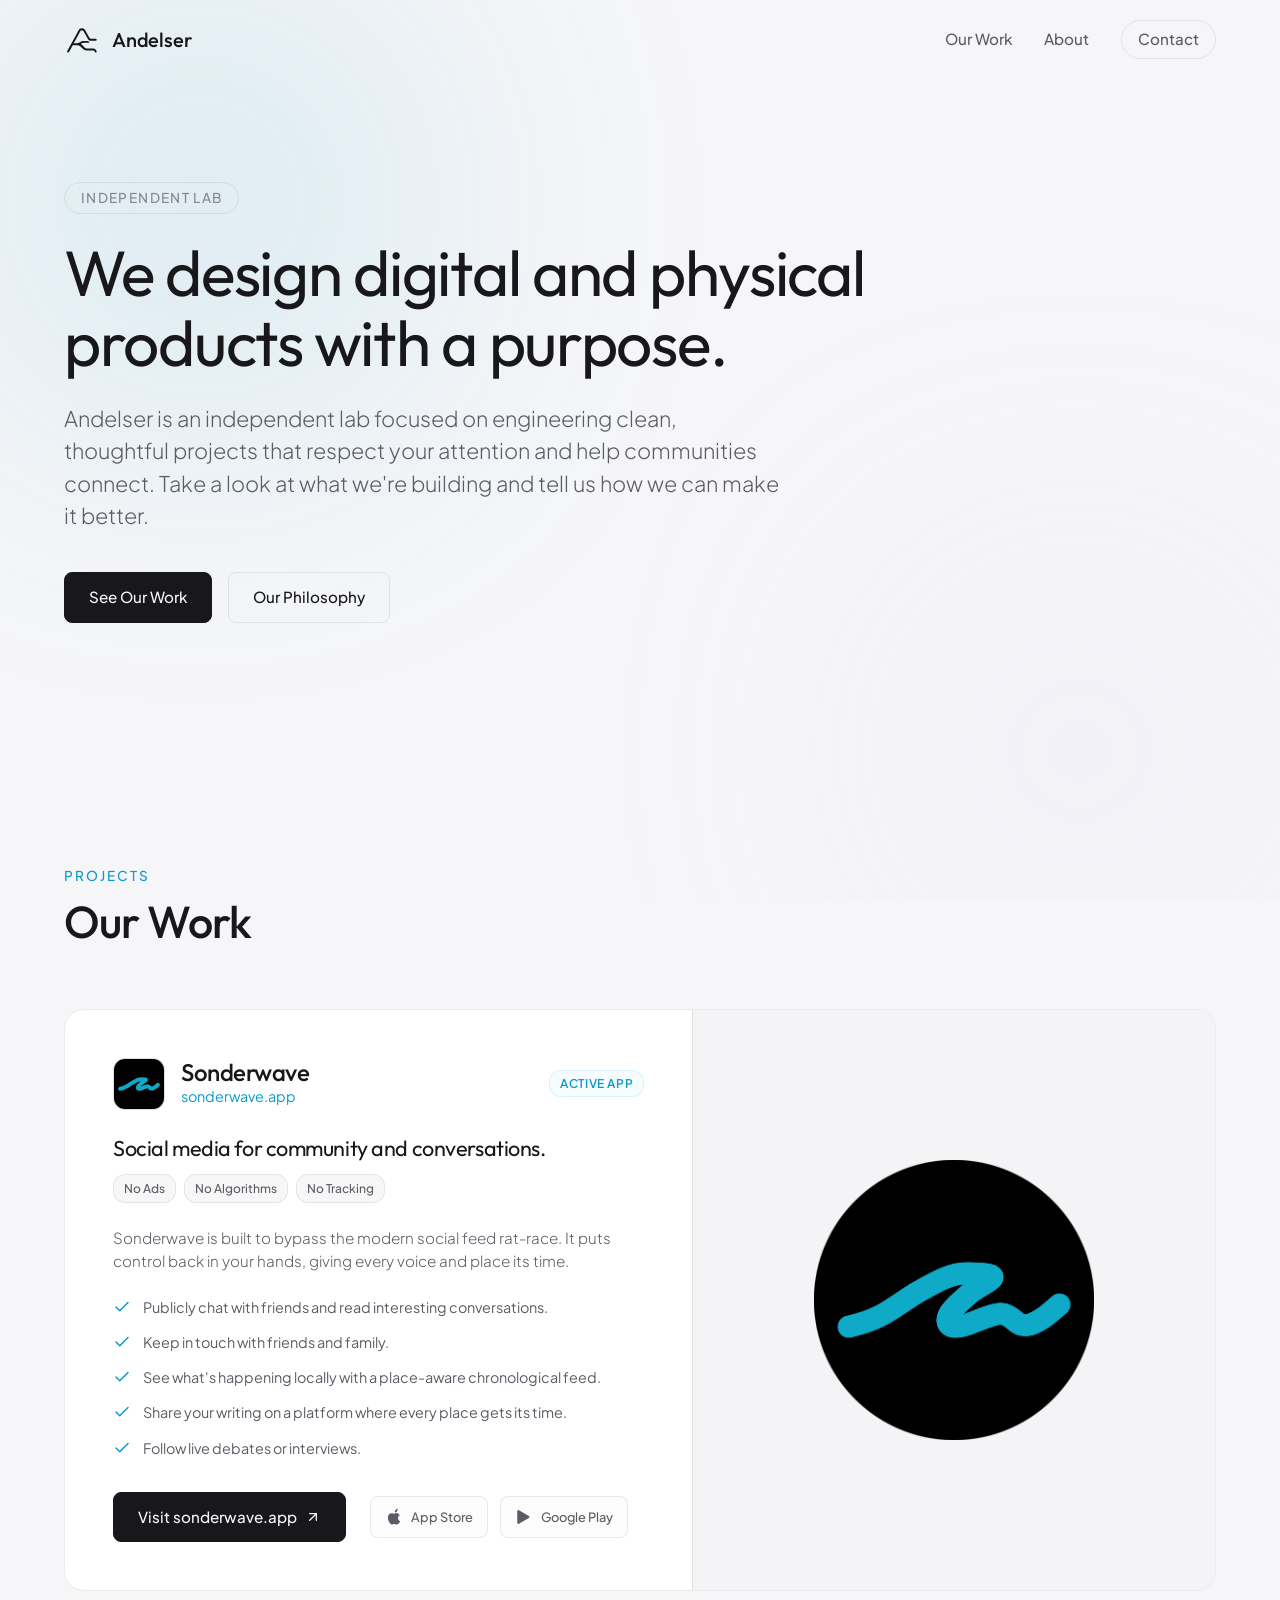
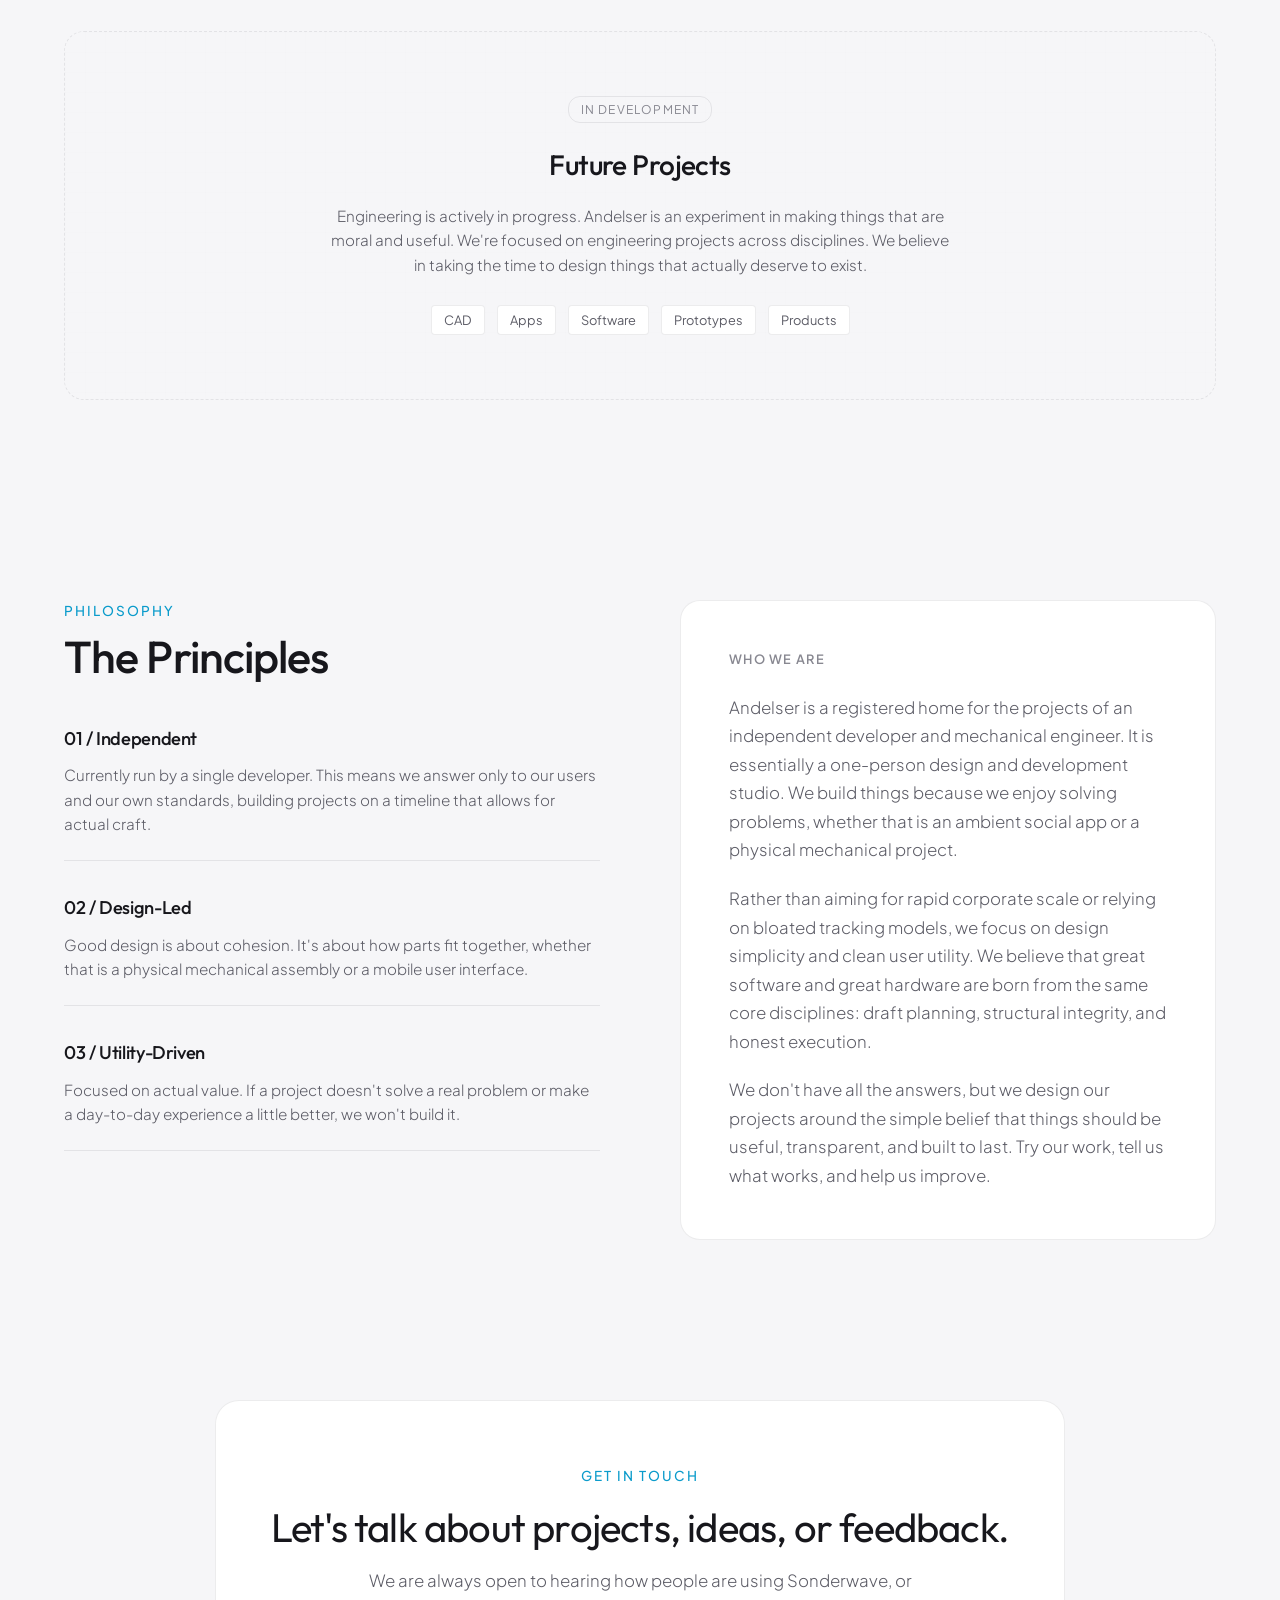
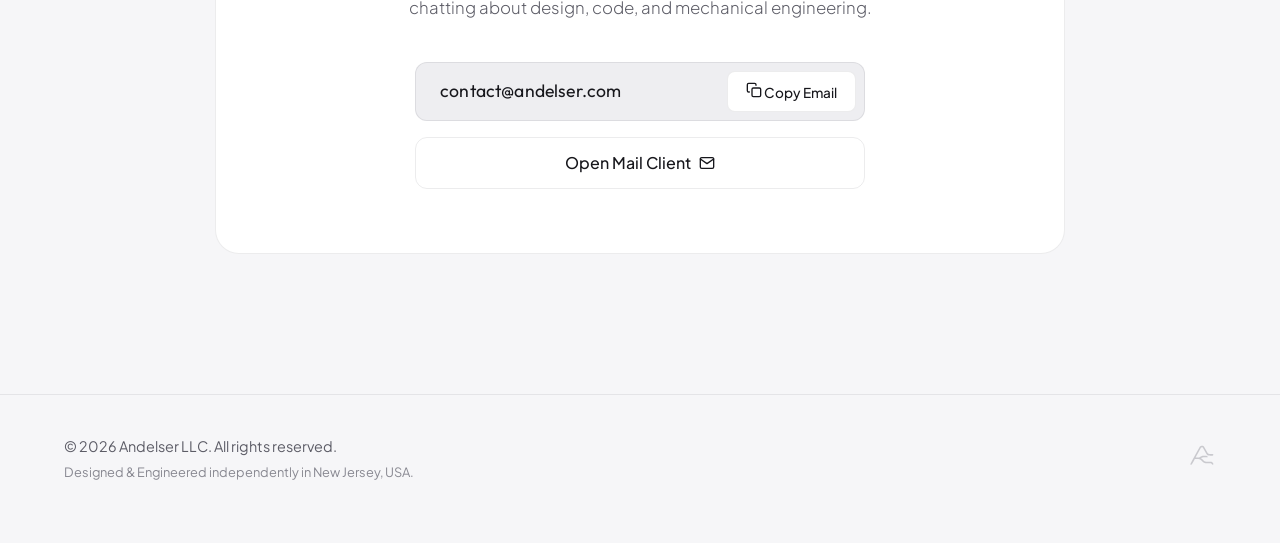
==== commit 8938fc07: "updated logo and dark and light mode" ====
--- a/index.html
+++ b/index.html
@@ -43,15 +43,9 @@
   <header class="header" id="navbar">
     <div class="header-container">
       <a href="#hero" class="brand" aria-label="Andelser Home">
-        <!-- Bespoke geometric "Branching Datum" A monogram logo -->
-        <svg class="brand-logo" width="36" height="36" viewBox="0 0 40 40" fill="none" xmlns="http://www.w3.org/2000/svg">
-          <line x1="20" y1="6" x2="8" y2="33" stroke="currentColor" stroke-width="2.5" stroke-linecap="round" />
-          <line x1="20" y1="6" x2="27.5" y2="23" stroke="currentColor" stroke-width="2.5" stroke-linecap="round" />
-          <line x1="27.5" y1="23" x2="32" y2="33" stroke="currentColor" stroke-width="2.5" stroke-linecap="round" />
-          <line x1="27.5" y1="23" x2="37" y2="30" stroke="currentColor" stroke-width="2.5" stroke-linecap="round" />
-          <line x1="27.5" y1="23" x2="38" y2="23" stroke="currentColor" stroke-width="2.5" stroke-linecap="round" />
-          <line x1="27.5" y1="23" x2="35" y2="16" stroke="currentColor" stroke-width="2.5" stroke-linecap="round" />
-          <line x1="12.5" y1="23" x2="27.5" y2="23" stroke="currentColor" stroke-width="2.5" stroke-linecap="round" />
+        <!-- Bespoke geometric solid monogram logo -->
+        <svg class="brand-logo" width="36" height="36" viewBox="0 0 480 480" fill="none" xmlns="http://www.w3.org/2000/svg">
+          <path d="M318.006348,380.028259 C306.660828,380.119720 295.862946,379.729523 285.319550,376.793427 C271.637421,372.983307 260.336426,365.392853 250.316132,355.459137 C238.742477,343.985474 228.485062,331.091156 214.810898,321.844269 C203.631042,314.284149 191.400787,310.166107 177.749939,310.285095 C159.087265,310.447784 140.420685,310.442047 121.758957,310.229004 C117.443085,310.179779 114.898788,311.288940 112.734993,315.333099 C97.568291,343.680023 82.100273,371.865662 66.750122,400.114532 C63.382557,406.311829 57.588024,409.330811 51.571987,407.904907 C42.135681,405.668427 38.212551,396.825104 42.902920,388.191467 C60.080544,356.572327 77.268410,324.958710 94.489113,293.363007 C127.812943,232.222153 161.268372,171.152634 194.429062,109.923470 C203.298676,93.546265 215.970612,83.619125 234.938065,82.529221 C255.120636,81.369492 270.759308,89.082123 280.800293,106.741150 C297.186798,135.559952 313.212677,164.583755 329.403198,193.514099 C333.720490,201.228546 338.142120,208.873047 344.602356,215.083984 C350.527466,220.780426 357.559937,223.639374 365.802856,223.625244 C383.800323,223.594376 401.797913,223.622253 419.795441,223.629791 C428.933502,223.633621 435.259735,229.344528 435.291504,237.609085 C435.322540,245.677887 429.698822,251.081711 420.500031,251.002060 C398.849884,250.814621 377.180450,251.962799 355.551361,250.399017 C338.906403,249.195587 326.689026,240.586151 318.561127,226.441177 C298.972595,192.351212 279.700806,158.079163 260.337189,123.860229 C258.686646,120.943443 256.940765,118.122963 254.605255,115.711494 C243.738449,104.491264 226.692444,106.669006 219.156754,120.363876 C203.496429,148.823975 187.933655,177.337753 172.338516,205.833694 C159.142761,229.945389 145.954041,254.060974 132.777740,278.183319 C131.996216,279.614075 131.352783,281.120239 130.662491,282.555145 C132.567017,284.488892 134.683884,283.795685 136.564941,283.805328 C149.396072,283.871338 162.233871,283.588470 175.057098,283.911072 C183.397781,284.120941 190.771759,281.759460 197.833572,277.660858 C208.200378,271.644073 218.248734,265.082855 229.192108,260.058380 C245.009674,252.796005 261.668030,252.022217 278.627167,252.993561 C289.598877,253.621964 300.582794,254.049149 311.549591,254.748825 C320.714844,255.333542 328.658203,258.908142 335.119141,265.465546 C337.426941,267.807800 340.218384,270.400299 338.689819,274.129822 C337.264130,277.608490 333.632874,277.702332 330.504303,277.768494 C319.676117,277.997559 308.843658,278.044800 298.012512,278.108337 C287.847504,278.167969 277.666168,278.528229 267.520844,278.089386 C254.858749,277.541718 243.522766,280.982178 232.988419,287.715912 C229.773315,289.771057 226.487976,291.716370 223.300613,293.671570 C223.400620,294.229828 223.355194,294.735596 223.526520,294.824707 C241.382843,304.113251 253.849289,319.596954 267.797882,333.364288 C272.665070,338.168243 277.443420,343.005890 283.395599,346.552551 C291.918060,351.630707 301.011505,354.119965 310.971527,354.057739 C335.800537,353.902557 360.635742,354.277863 385.459351,353.876129 C404.673462,353.565216 418.830902,361.356842 428.208649,378.034454 C430.168030,381.519012 432.336853,384.901215 434.070587,388.493958 C437.431366,395.458344 434.596130,403.497986 427.839111,406.798920 C421.707764,409.794189 414.984985,407.618347 412.004974,400.067505 C405.751007,384.221313 394.784271,378.659180 377.976624,379.705414 C358.222565,380.935120 338.334747,380.015533 318.006348,380.028259 Z" fill="currentColor" />
         </svg>
         <span class="brand-name">Andelser</span>
       </a>
@@ -309,15 +303,9 @@
         <p class="footer-subtext">Designed & Engineered independently in New Jersey, USA.</p>
       </div>
       <div class="footer-right">
-        <!-- SVG geometric "Branching Datum" A monogram watermark in footer -->
-        <svg class="footer-logo" width="28" height="28" viewBox="0 0 40 40" fill="none" xmlns="http://www.w3.org/2000/svg" aria-hidden="true">
-          <line x1="20" y1="6" x2="8" y2="33" stroke="currentColor" stroke-width="2.5" stroke-linecap="round" />
-          <line x1="20" y1="6" x2="27.5" y2="23" stroke="currentColor" stroke-width="2.5" stroke-linecap="round" />
-          <line x1="27.5" y1="23" x2="32" y2="33" stroke="currentColor" stroke-width="2.5" stroke-linecap="round" />
-          <line x1="27.5" y1="23" x2="37" y2="30" stroke="currentColor" stroke-width="2.5" stroke-linecap="round" />
-          <line x1="27.5" y1="23" x2="38" y2="23" stroke="currentColor" stroke-width="2.5" stroke-linecap="round" />
-          <line x1="27.5" y1="23" x2="35" y2="16" stroke="currentColor" stroke-width="2.5" stroke-linecap="round" />
-          <line x1="12.5" y1="23" x2="27.5" y2="23" stroke="currentColor" stroke-width="2.5" stroke-linecap="round" />
+        <!-- SVG geometric solid monogram watermark in footer -->
+        <svg class="footer-logo" width="28" height="28" viewBox="0 0 480 480" fill="none" xmlns="http://www.w3.org/2000/svg" aria-hidden="true">
+          <path d="M318.006348,380.028259 C306.660828,380.119720 295.862946,379.729523 285.319550,376.793427 C271.637421,372.983307 260.336426,365.392853 250.316132,355.459137 C238.742477,343.985474 228.485062,331.091156 214.810898,321.844269 C203.631042,314.284149 191.400787,310.166107 177.749939,310.285095 C159.087265,310.447784 140.420685,310.442047 121.758957,310.229004 C117.443085,310.179779 114.898788,311.288940 112.734993,315.333099 C97.568291,343.680023 82.100273,371.865662 66.750122,400.114532 C63.382557,406.311829 57.588024,409.330811 51.571987,407.904907 C42.135681,405.668427 38.212551,396.825104 42.902920,388.191467 C60.080544,356.572327 77.268410,324.958710 94.489113,293.363007 C127.812943,232.222153 161.268372,171.152634 194.429062,109.923470 C203.298676,93.546265 215.970612,83.619125 234.938065,82.529221 C255.120636,81.369492 270.759308,89.082123 280.800293,106.741150 C297.186798,135.559952 313.212677,164.583755 329.403198,193.514099 C333.720490,201.228546 338.142120,208.873047 344.602356,215.083984 C350.527466,220.780426 357.559937,223.639374 365.802856,223.625244 C383.800323,223.594376 401.797913,223.622253 419.795441,223.629791 C428.933502,223.633621 435.259735,229.344528 435.291504,237.609085 C435.322540,245.677887 429.698822,251.081711 420.500031,251.002060 C398.849884,250.814621 377.180450,251.962799 355.551361,250.399017 C338.906403,249.195587 326.689026,240.586151 318.561127,226.441177 C298.972595,192.351212 279.700806,158.079163 260.337189,123.860229 C258.686646,120.943443 256.940765,118.122963 254.605255,115.711494 C243.738449,104.491264 226.692444,106.669006 219.156754,120.363876 C203.496429,148.823975 187.933655,177.337753 172.338516,205.833694 C159.142761,229.945389 145.954041,254.060974 132.777740,278.183319 C131.996216,279.614075 131.352783,281.120239 130.662491,282.555145 C132.567017,284.488892 134.683884,283.795685 136.564941,283.805328 C149.396072,283.871338 162.233871,283.588470 175.057098,283.911072 C183.397781,284.120941 190.771759,281.759460 197.833572,277.660858 C208.200378,271.644073 218.248734,265.082855 229.192108,260.058380 C245.009674,252.796005 261.668030,252.022217 278.627167,252.993561 C289.598877,253.621964 300.582794,254.049149 311.549591,254.748825 C320.714844,255.333542 328.658203,258.908142 335.119141,265.465546 C337.426941,267.807800 340.218384,270.400299 338.689819,274.129822 C337.264130,277.608490 333.632874,277.702332 330.504303,277.768494 C319.676117,277.997559 308.843658,278.044800 298.012512,278.108337 C287.847504,278.167969 277.666168,278.528229 267.520844,278.089386 C254.858749,277.541718 243.522766,280.982178 232.988419,287.715912 C229.773315,289.771057 226.487976,291.716370 223.300613,293.671570 C223.400620,294.229828 223.355194,294.735596 223.526520,294.824707 C241.382843,304.113251 253.849289,319.596954 267.797882,333.364288 C272.665070,338.168243 277.443420,343.005890 283.395599,346.552551 C291.918060,351.630707 301.011505,354.119965 310.971527,354.057739 C335.800537,353.902557 360.635742,354.277863 385.459351,353.876129 C404.673462,353.565216 418.830902,361.356842 428.208649,378.034454 C430.168030,381.519012 432.336853,384.901215 434.070587,388.493958 C437.431366,395.458344 434.596130,403.497986 427.839111,406.798920 C421.707764,409.794189 414.984985,407.618347 412.004974,400.067505 C405.751007,384.221313 394.784271,378.659180 377.976624,379.705414 C358.222565,380.935120 338.334747,380.015533 318.006348,380.028259 Z" fill="currentColor" />
         </svg>
       </div>
     </div>
--- a/index.css
+++ b/index.css
@@ -4,7 +4,7 @@
 
 /* Design Tokens & Variables */
 :root {
-  /* HSL Tailored Color Palette */
+  /* HSL Tailored Color Palette (Dark Theme Default) */
   --bg-color: hsl(240, 10%, 4%);
   --bg-rgb: 10, 10, 12;
   --surface: hsl(240, 8%, 7%);
@@ -22,6 +22,29 @@
   --accent-rgb: 19, 192, 236;
   --accent-glow: hsla(195, 85%, 50%, 0.15);
   
+  /* Ambient Background Glows */
+  --glow-orb-2: hsl(260, 60%, 40%);
+  --glow-blend-mode: screen;
+  --glow-opacity: 0.15;
+
+  /* Component specific theme tokens */
+  --btn-secondary-hover-bg: hsla(0, 0%, 100%, 0.03);
+  --btn-primary-hover-shadow: rgba(255, 255, 255, 0.1);
+  --btn-contact-nav-hover-bg: hsla(0, 0%, 100%, 0.04);
+  --card-shadow-hover: rgba(0, 0, 0, 0.8);
+  --card-glow-color: hsla(195, 85%, 50%, 0.05);
+  --card-border-glow-color: hsla(195, 85%, 50%, 0.18);
+  --app-icon-bg: #0c0c0e;
+  --project-visual-bg: #08080a;
+  --email-display-bg: #0c0c0e;
+  --pill-bg: hsla(0, 0%, 100%, 0.03);
+  --store-badge-bg: hsla(0, 0%, 100%, 0.02);
+  --store-badge-hover-bg: hsla(0, 0%, 100%, 0.05);
+  --skeleton-glow-color: hsla(0, 0%, 100%, 0.03);
+  --skeleton-border-glow-color: hsla(0, 0%, 100%, 0.08);
+  --blueprint-grid-color: hsla(0, 0%, 100%, 0.1);
+  --btn-copy-hover-bg: hsla(0, 0%, 100%, 0.02);
+
   /* Fonts */
   --font-sans: 'Plus Jakarta Sans', -apple-system, BlinkMacSystemFont, "Segoe UI", Roboto, Helvetica, Arial, sans-serif;
   --font-display: 'Outfit', var(--font-sans);
@@ -33,6 +56,51 @@
   
   /* Header Dimensions */
   --header-height: 80px;
+}
+
+/* Responsive Light Theme Overrides */
+@media (prefers-color-scheme: light) {
+  :root {
+    --bg-color: hsl(240, 15%, 97%);
+    --bg-rgb: 247, 247, 249;
+    --surface: hsl(0, 0%, 100%);
+    --surface-rgb: 255, 255, 255;
+    --surface-glass: hsla(0, 0%, 100%, 0.8);
+    --border: hsla(240, 10%, 10%, 0.08);
+    --border-active: hsla(240, 10%, 10%, 0.16);
+    
+    --text-primary: hsl(240, 10%, 10%);
+    --text-secondary: hsl(240, 5%, 38%);
+    --text-muted: hsl(240, 4%, 55%);
+    
+    /* Slightly deeper cyan blue for perfect contrast/accessibility in Light Mode */
+    --accent: hsl(195, 90%, 42%);
+    --accent-rgb: 10, 149, 191;
+    --accent-glow: hsla(195, 90%, 42%, 0.08);
+    
+    /* Ambient Background Glows (Softer, blended pastel glows) */
+    --glow-orb-2: hsl(260, 75%, 85%);
+    --glow-blend-mode: normal;
+    --glow-opacity: 0.25;
+
+    /* Component specific theme tokens */
+    --btn-secondary-hover-bg: hsla(0, 0%, 0%, 0.03);
+    --btn-primary-hover-shadow: rgba(0, 0, 0, 0.08);
+    --btn-contact-nav-hover-bg: hsla(0, 0%, 0%, 0.04);
+    --card-shadow-hover: rgba(0, 0, 0, 0.06);
+    --card-glow-color: hsla(195, 90%, 42%, 0.03);
+    --card-border-glow-color: hsla(195, 90%, 42%, 0.12);
+    --app-icon-bg: hsl(240, 10%, 95%);
+    --project-visual-bg: hsl(240, 10%, 96%);
+    --email-display-bg: hsl(240, 10%, 94%);
+    --pill-bg: hsla(0, 0%, 0%, 0.03);
+    --store-badge-bg: hsla(0, 0%, 0%, 0.01);
+    --store-badge-hover-bg: hsla(0, 0%, 0%, 0.04);
+    --skeleton-glow-color: hsla(0, 0%, 0%, 0.015);
+    --skeleton-border-glow-color: hsla(0, 0%, 0%, 0.04);
+    --blueprint-grid-color: hsla(240, 10%, 10%, 0.05);
+    --btn-copy-hover-bg: hsla(0, 0%, 0%, 0.02);
+  }
 }
 
 /* Reset & Base Styles */
@@ -103,8 +171,8 @@
   position: absolute;
   border-radius: 50%;
   filter: blur(140px);
-  opacity: 0.15;
-  mix-blend-mode: screen;
+  opacity: var(--glow-opacity);
+  mix-blend-mode: var(--glow-blend-mode);
 }
 
 .glow-1 {
@@ -121,7 +189,7 @@
   height: 500px;
   bottom: -100px;
   right: -50px;
-  background: radial-gradient(circle, hsl(260, 60%, 40%) 0%, transparent 70%);
+  background: radial-gradient(circle, var(--glow-orb-2) 0%, transparent 70%);
   animation: floatOrb2 25s infinite alternate ease-in-out;
 }
 
@@ -172,7 +240,7 @@
 .btn-primary:hover {
   background-color: transparent;
   color: var(--text-primary);
-  box-shadow: 0 4px 20px rgba(255, 255, 255, 0.1);
+  box-shadow: 0 4px 20px var(--btn-primary-hover-shadow);
   transform: translateY(-1px);
 }
 
@@ -184,7 +252,7 @@
 
 .btn-secondary:hover {
   border-color: var(--text-primary);
-  background-color: hsla(0, 0%, 100%, 0.03);
+  background-color: var(--btn-secondary-hover-bg);
   transform: translateY(-1px);
 }
 
@@ -300,7 +368,7 @@
 
 .btn-contact-nav:hover {
   border-color: var(--text-primary);
-  background-color: hsla(0, 0%, 100%, 0.04);
+  background-color: var(--btn-contact-nav-hover-bg);
 }
 
 /* Mobile Hamburger Toggle */
@@ -504,7 +572,7 @@
 
 .project-card:hover {
   border-color: var(--border-active);
-  box-shadow: 0 10px 40px -20px rgba(0,0,0,0.8);
+  box-shadow: 0 10px 40px -20px var(--card-shadow-hover);
 }
 
 /* Interactive Border Glow Mask (Cursor tracking) */
@@ -517,7 +585,7 @@
   pointer-events: none;
   background: radial-gradient(
     600px circle at var(--mouse-x, 0px) var(--mouse-y, 0px),
-    hsla(195, 85%, 50%, 0.05),
+    var(--card-glow-color),
     transparent 45%
   );
   z-index: 1;
@@ -541,7 +609,7 @@
   pointer-events: none;
   background: radial-gradient(
     500px circle at var(--mouse-x, 0px) var(--mouse-y, 0px),
-    hsla(195, 85%, 50%, 0.18),
+    var(--card-border-glow-color),
     transparent 50%
   );
   border: 1px solid transparent;
@@ -579,7 +647,7 @@
   width: 52px;
   height: 52px;
   border-radius: 12px;
-  background-color: #0c0c0e;
+  background-color: var(--app-icon-bg);
   border: 1px solid var(--border);
   display: flex;
   align-items: center;
@@ -622,8 +690,8 @@
   letter-spacing: 0.05em;
   text-transform: uppercase;
   color: var(--accent);
-  border: 1px solid hsla(195, 85%, 50%, 0.2);
-  background-color: hsla(195, 85%, 50%, 0.04);
+  border: 1px solid var(--card-border-glow-color);
+  background-color: var(--card-glow-color);
   padding: 3px 10px;
   border-radius: 12px;
 }
@@ -647,7 +715,7 @@
   font-size: 0.75rem;
   font-weight: 500;
   color: var(--text-secondary);
-  background-color: hsla(0, 0%, 100%, 0.03);
+  background-color: var(--pill-bg);
   border: 1px solid var(--border);
   padding: 4px 10px;
   border-radius: 12px;
@@ -703,7 +771,7 @@
   font-size: 0.8rem;
   font-weight: 500;
   border: 1px solid var(--border);
-  background-color: hsla(0, 0%, 100%, 0.02);
+  background-color: var(--store-badge-bg);
   color: var(--text-secondary);
   padding: 10px 14px;
   border-radius: 8px;
@@ -713,7 +781,7 @@
 .store-badge:hover {
   border-color: var(--text-primary);
   color: var(--text-primary);
-  background-color: hsla(0, 0%, 100%, 0.05);
+  background-color: var(--store-badge-hover-bg);
 }
 
 .store-svg {
@@ -723,7 +791,7 @@
 /* Card Visual Graphic Side */
 .project-visual-wrapper {
   position: relative;
-  background-color: #08080a;
+  background-color: var(--project-visual-bg);
   display: flex;
   align-items: center;
   justify-content: center;
@@ -763,7 +831,7 @@
 .skeleton-card .card-glow {
   background: radial-gradient(
     600px circle at var(--mouse-x, 0px) var(--mouse-y, 0px),
-    hsla(0, 0%, 100%, 0.03),
+    var(--skeleton-glow-color),
     transparent 45%
   );
 }
@@ -771,7 +839,7 @@
 .skeleton-card::before {
   background: radial-gradient(
     500px circle at var(--mouse-x, 0px) var(--mouse-y, 0px),
-    hsla(0, 0%, 100%, 0.08),
+    var(--skeleton-border-glow-color),
     transparent 50%
   );
 }
@@ -785,8 +853,8 @@
   height: 100%;
   opacity: 0.15;
   background-image: 
-    linear-gradient(hsla(0, 0%, 100%, 0.1) 1px, transparent 1px),
-    linear-gradient(90deg, hsla(0, 0%, 100%, 0.1) 1px, transparent 1px);
+    linear-gradient(var(--blueprint-grid-color) 1px, transparent 1px),
+    linear-gradient(90deg, var(--blueprint-grid-color) 1px, transparent 1px);
   background-size: 20px 20px;
   pointer-events: none;
   z-index: 1;
@@ -960,7 +1028,7 @@
   display: flex;
   align-items: center;
   gap: 12px;
-  background-color: #0c0c0e;
+  background-color: var(--email-display-bg);
   border: 1px solid var(--border);
   padding: 8px 8px 8px 24px;
   border-radius: 12px;
@@ -994,7 +1062,7 @@
 
 .btn-copy:hover {
   border-color: var(--text-secondary);
-  background-color: hsla(0, 0%, 100%, 0.02);
+  background-color: var(--btn-copy-hover-bg);
 }
 
 .btn-copy:active {
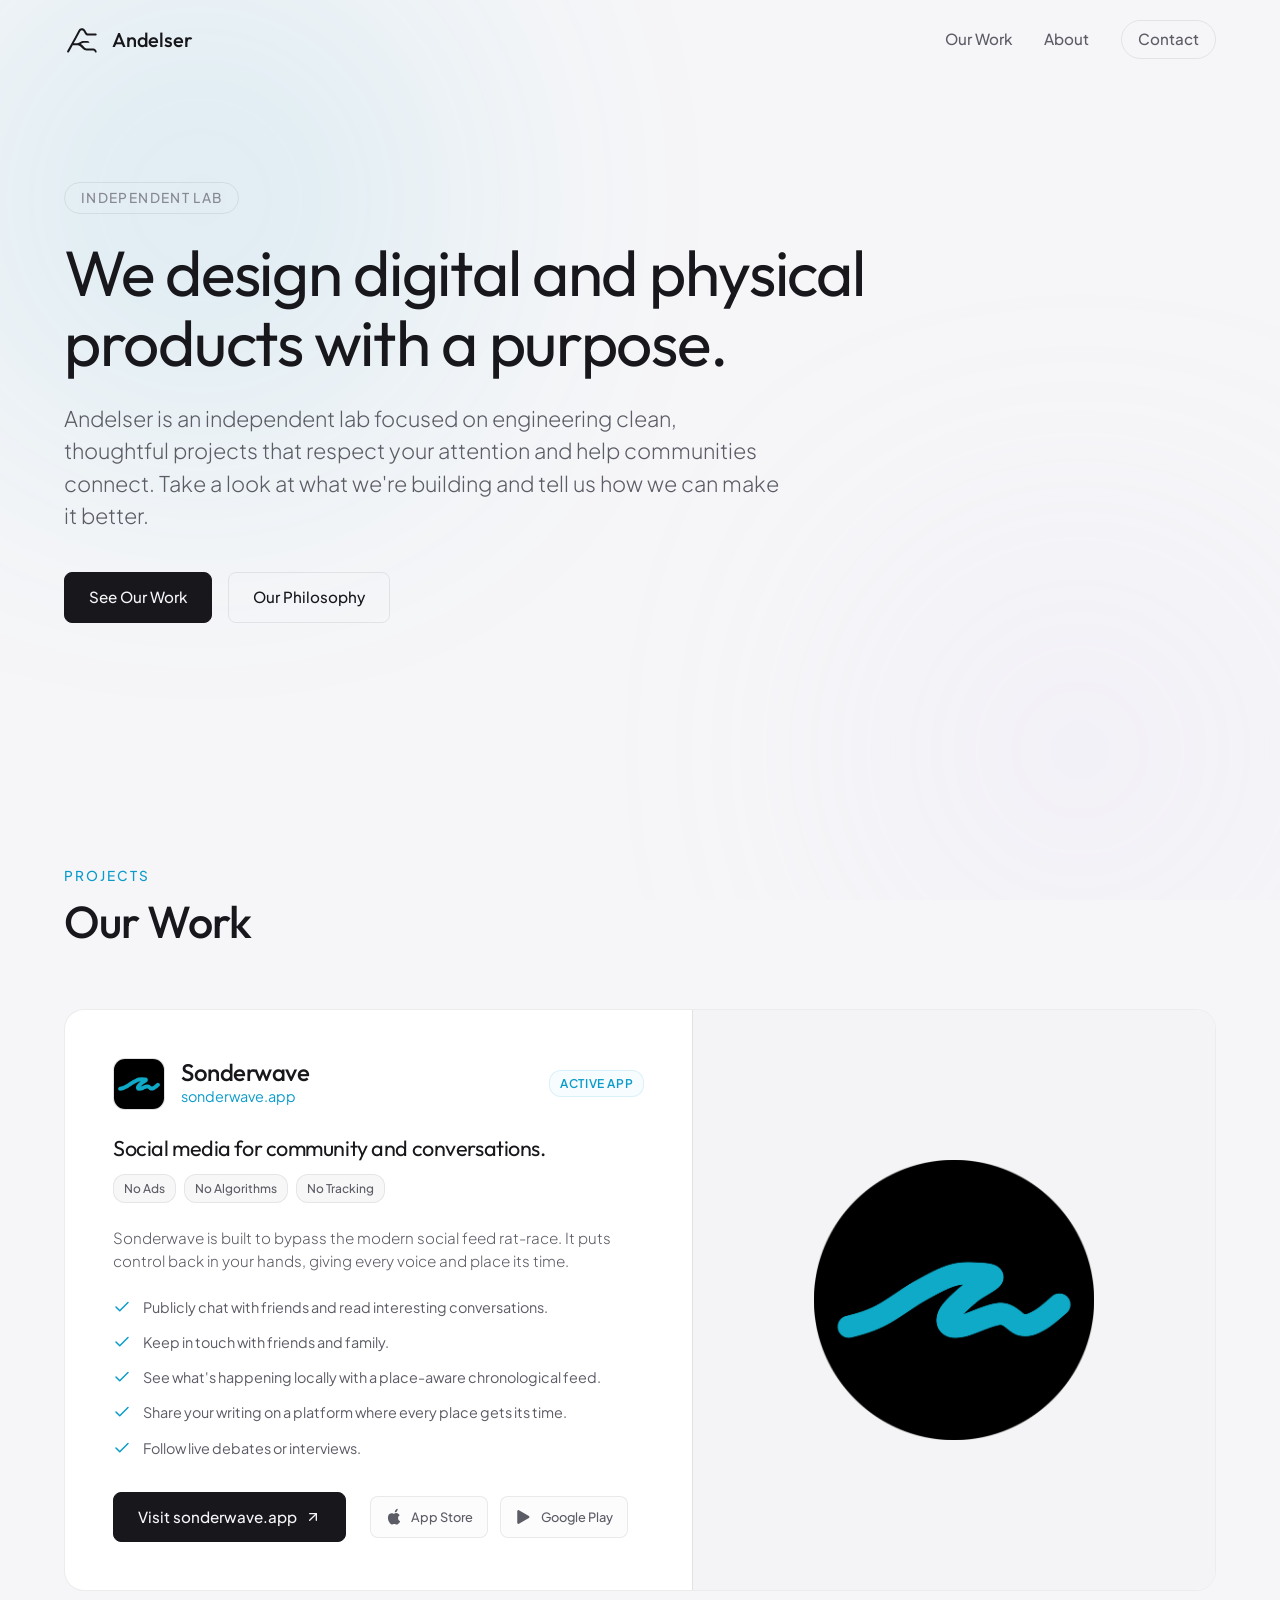
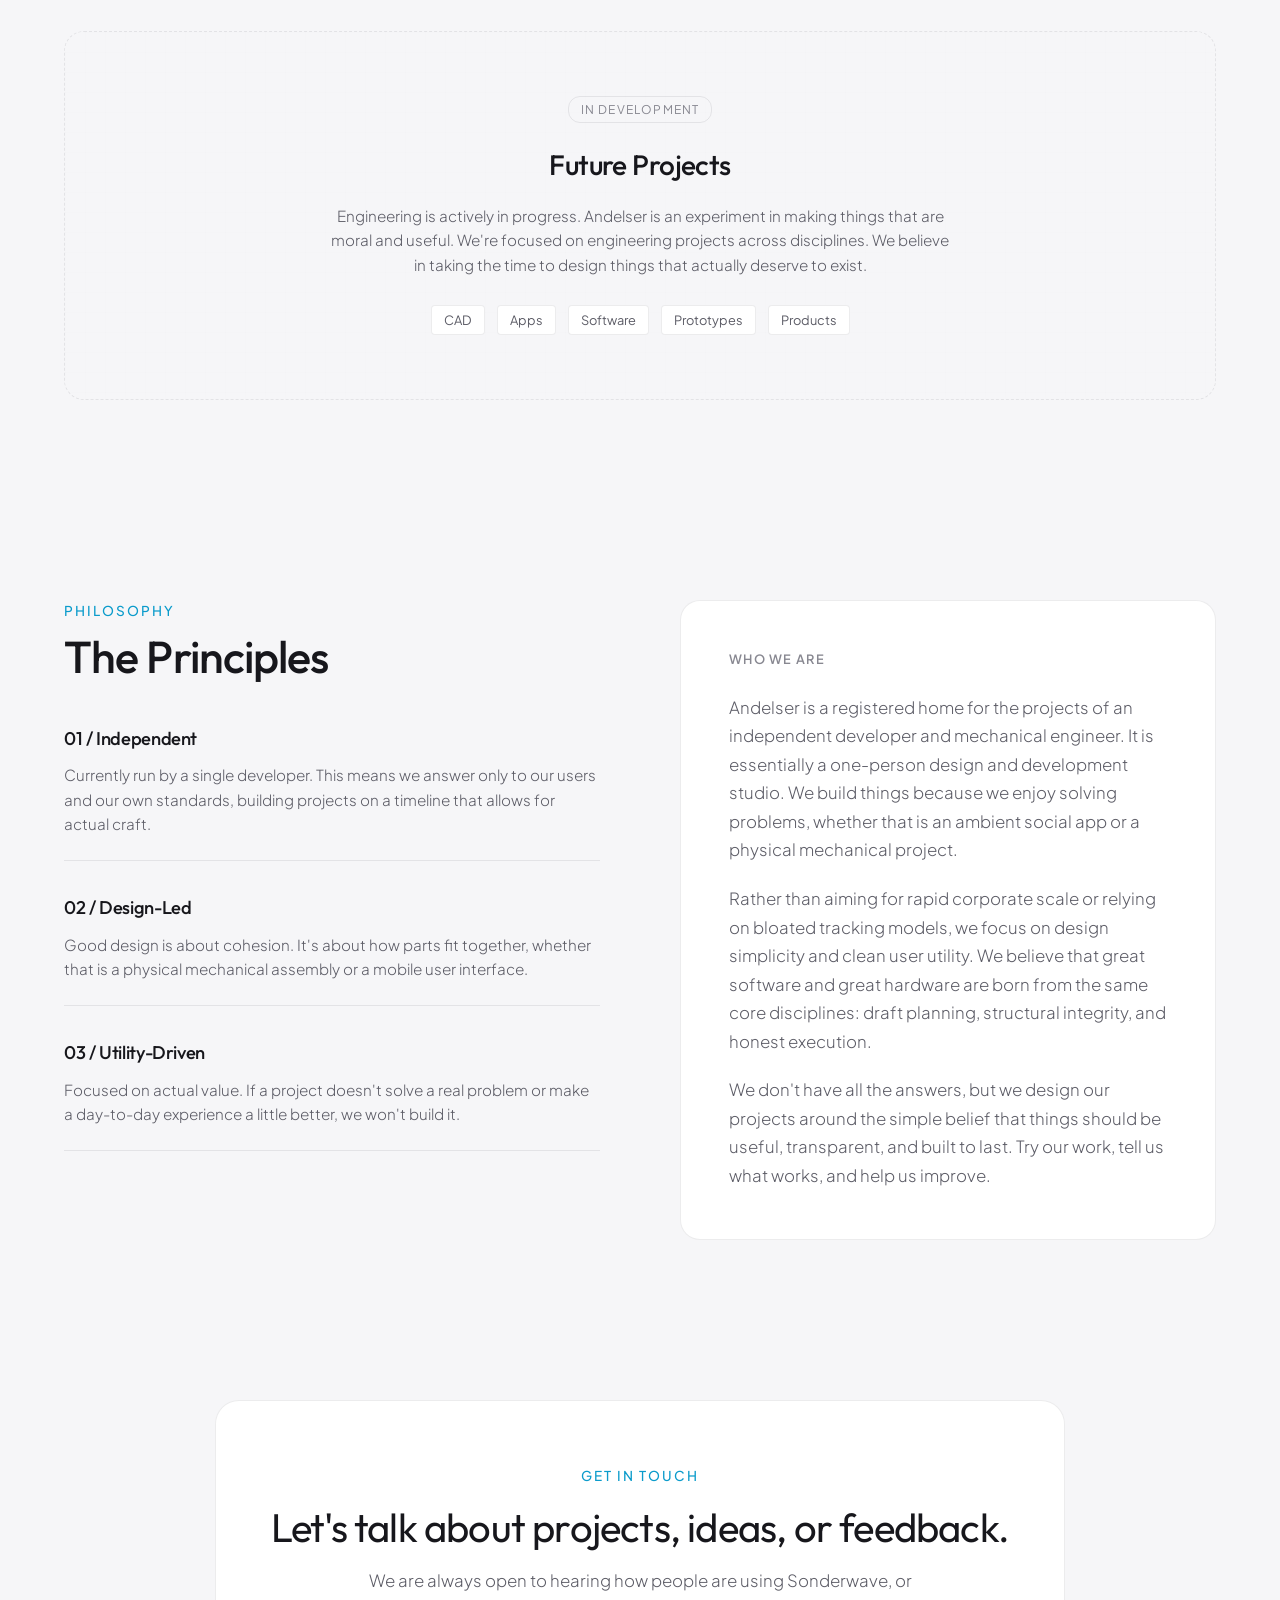
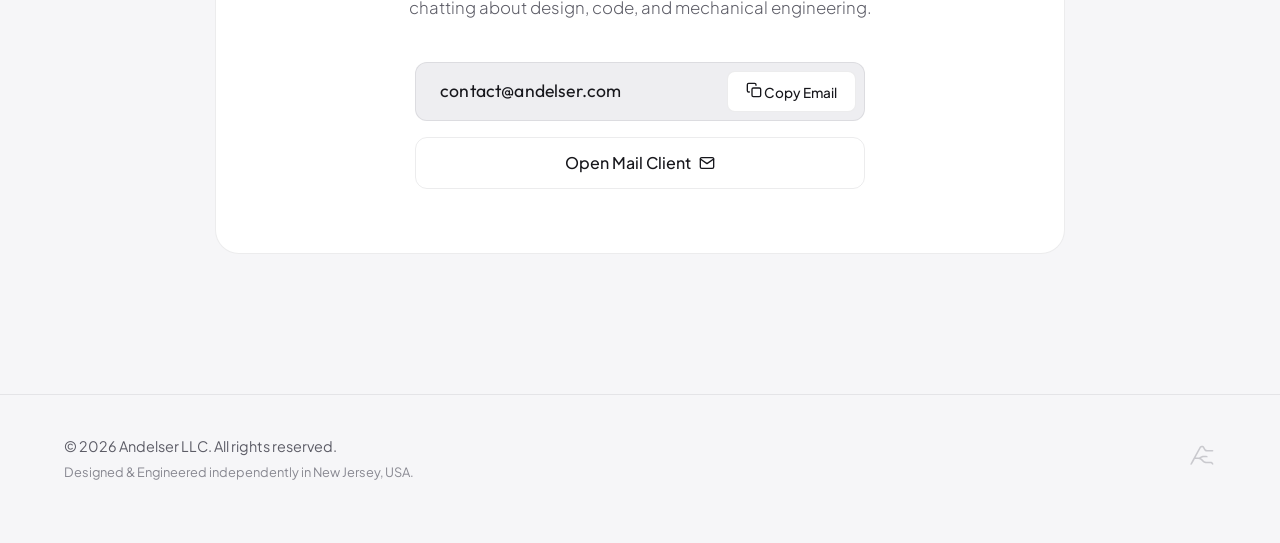
==== commit 178c4963: "andelser logo adjustment" ====
--- a/index.html
+++ b/index.html
@@ -45,7 +45,7 @@
       <a href="#hero" class="brand" aria-label="Andelser Home">
         <!-- Bespoke geometric solid monogram logo -->
         <svg class="brand-logo" width="36" height="36" viewBox="0 0 480 480" fill="none" xmlns="http://www.w3.org/2000/svg">
-          <path d="M318.006348,380.028259 C306.660828,380.119720 295.862946,379.729523 285.319550,376.793427 C271.637421,372.983307 260.336426,365.392853 250.316132,355.459137 C238.742477,343.985474 228.485062,331.091156 214.810898,321.844269 C203.631042,314.284149 191.400787,310.166107 177.749939,310.285095 C159.087265,310.447784 140.420685,310.442047 121.758957,310.229004 C117.443085,310.179779 114.898788,311.288940 112.734993,315.333099 C97.568291,343.680023 82.100273,371.865662 66.750122,400.114532 C63.382557,406.311829 57.588024,409.330811 51.571987,407.904907 C42.135681,405.668427 38.212551,396.825104 42.902920,388.191467 C60.080544,356.572327 77.268410,324.958710 94.489113,293.363007 C127.812943,232.222153 161.268372,171.152634 194.429062,109.923470 C203.298676,93.546265 215.970612,83.619125 234.938065,82.529221 C255.120636,81.369492 270.759308,89.082123 280.800293,106.741150 C297.186798,135.559952 313.212677,164.583755 329.403198,193.514099 C333.720490,201.228546 338.142120,208.873047 344.602356,215.083984 C350.527466,220.780426 357.559937,223.639374 365.802856,223.625244 C383.800323,223.594376 401.797913,223.622253 419.795441,223.629791 C428.933502,223.633621 435.259735,229.344528 435.291504,237.609085 C435.322540,245.677887 429.698822,251.081711 420.500031,251.002060 C398.849884,250.814621 377.180450,251.962799 355.551361,250.399017 C338.906403,249.195587 326.689026,240.586151 318.561127,226.441177 C298.972595,192.351212 279.700806,158.079163 260.337189,123.860229 C258.686646,120.943443 256.940765,118.122963 254.605255,115.711494 C243.738449,104.491264 226.692444,106.669006 219.156754,120.363876 C203.496429,148.823975 187.933655,177.337753 172.338516,205.833694 C159.142761,229.945389 145.954041,254.060974 132.777740,278.183319 C131.996216,279.614075 131.352783,281.120239 130.662491,282.555145 C132.567017,284.488892 134.683884,283.795685 136.564941,283.805328 C149.396072,283.871338 162.233871,283.588470 175.057098,283.911072 C183.397781,284.120941 190.771759,281.759460 197.833572,277.660858 C208.200378,271.644073 218.248734,265.082855 229.192108,260.058380 C245.009674,252.796005 261.668030,252.022217 278.627167,252.993561 C289.598877,253.621964 300.582794,254.049149 311.549591,254.748825 C320.714844,255.333542 328.658203,258.908142 335.119141,265.465546 C337.426941,267.807800 340.218384,270.400299 338.689819,274.129822 C337.264130,277.608490 333.632874,277.702332 330.504303,277.768494 C319.676117,277.997559 308.843658,278.044800 298.012512,278.108337 C287.847504,278.167969 277.666168,278.528229 267.520844,278.089386 C254.858749,277.541718 243.522766,280.982178 232.988419,287.715912 C229.773315,289.771057 226.487976,291.716370 223.300613,293.671570 C223.400620,294.229828 223.355194,294.735596 223.526520,294.824707 C241.382843,304.113251 253.849289,319.596954 267.797882,333.364288 C272.665070,338.168243 277.443420,343.005890 283.395599,346.552551 C291.918060,351.630707 301.011505,354.119965 310.971527,354.057739 C335.800537,353.902557 360.635742,354.277863 385.459351,353.876129 C404.673462,353.565216 418.830902,361.356842 428.208649,378.034454 C430.168030,381.519012 432.336853,384.901215 434.070587,388.493958 C437.431366,395.458344 434.596130,403.497986 427.839111,406.798920 C421.707764,409.794189 414.984985,407.618347 412.004974,400.067505 C405.751007,384.221313 394.784271,378.659180 377.976624,379.705414 C358.222565,380.935120 338.334747,380.015533 318.006348,380.028259 Z" fill="currentColor" />
+          <path d="M318.006348,380.028259 C306.660828,380.119720 295.862946,379.729523 285.319550,376.793427 C271.637421,372.983307 260.336426,365.392853 250.316132,355.459137 C238.742477,343.985474 228.485062,331.091156 214.810898,321.844269 C203.631042,314.284149 191.400787,310.166107 177.749939,310.285095 C159.087265,310.447784 140.420685,310.442047 121.758957,310.229004 C117.443085,310.179779 114.898788,311.288940 112.734993,315.333099 C97.568291,343.680023 82.100273,371.865662 66.750122,400.114532 C63.382557,406.311829 57.588024,409.330811 51.571987,407.904907 C42.135681,405.668427 38.212551,396.825104 42.902920,388.191467 C60.080544,356.572327 77.268410,324.958710 94.489113,293.363007 C127.812943,232.222153 161.268372,171.152634 194.429062,109.923470 C203.298676,93.546265 215.970612,83.619125 234.938065,82.529221 C255.120636,81.369492 270.759308,89.082123 280.800293,106.741150 C283.903,112.290 287.006,117.838 290.203198,123.514099 C294.520,131.228 298.942,138.873 305.402,145.084 C311.327,150.780 318.359,153.639 326.602,153.625 C357.356,153.594 388.109,153.622 419.795441,153.629791 C428.933,153.634 435.260,159.345 435.291504,167.609085 C435.323,175.678 429.699,181.082 420.500031,181.002060 C386.130,180.815 351.761,181.963 316.351,180.399 C299.706,179.196 287.489,170.586 279.361127,156.441177 C273.083,145.689 266.805,134.938 260.337189,123.860229 C258.686646,120.943443 256.940765,118.122963 254.605255,115.711494 C243.738449,104.491264 226.692444,106.669006 219.156754,120.363876 C203.496429,148.823975 187.933655,177.337753 172.338516,205.833694 C159.142761,229.945389 145.954041,254.060974 132.777740,278.183319 C131.996216,279.614075 131.352783,281.120239 130.662491,282.555145 C132.567017,284.488892 134.683884,283.795685 136.564941,283.805328 C149.396072,283.871338 162.233871,283.588470 175.057098,283.911072 C183.397781,284.120941 190.771759,281.759460 197.833572,277.660858 C208.200378,271.644073 218.248734,265.082855 229.192108,260.058380 C245.009674,252.796005 261.668030,252.022217 278.627167,252.993561 C289.598877,253.621964 300.582794,254.049149 311.549591,254.748825 C320.714844,255.333542 328.658203,258.908142 335.119141,265.465546 C337.426941,267.807800 340.218384,270.400299 338.689819,274.129822 C337.264130,277.608490 333.632874,277.702332 330.504303,277.768494 C319.676117,277.997559 308.843658,278.044800 298.012512,278.108337 C287.847504,278.167969 277.666168,278.528229 267.520844,278.089386 C254.858749,277.541718 243.522766,280.982178 232.988419,287.715912 C229.773315,289.771057 226.487976,291.716370 223.300613,293.671570 C223.400620,294.229828 223.355194,294.735596 223.526520,294.824707 C241.382843,304.113251 253.849289,319.596954 267.797882,333.364288 C272.665070,338.168243 277.443420,343.005890 283.395599,346.552551 C291.918060,351.630707 301.011505,354.119965 310.971527,354.057739 C335.800537,353.902557 360.635742,354.277863 385.459351,353.876129 C404.673462,353.565216 418.830902,361.356842 428.208649,378.034454 C430.168030,381.519012 432.336853,384.901215 434.070587,388.493958 C437.431366,395.458344 434.596130,403.497986 427.839111,406.798920 C421.707764,409.794189 414.984985,407.618347 412.004974,400.067505 C405.751007,384.221313 394.784271,378.659180 377.976624,379.705414 C358.222565,380.935120 338.334747,380.015533 318.006348,380.028259 Z" fill="currentColor" />
         </svg>
         <span class="brand-name">Andelser</span>
       </a>
@@ -305,7 +305,7 @@
       <div class="footer-right">
         <!-- SVG geometric solid monogram watermark in footer -->
         <svg class="footer-logo" width="28" height="28" viewBox="0 0 480 480" fill="none" xmlns="http://www.w3.org/2000/svg" aria-hidden="true">
-          <path d="M318.006348,380.028259 C306.660828,380.119720 295.862946,379.729523 285.319550,376.793427 C271.637421,372.983307 260.336426,365.392853 250.316132,355.459137 C238.742477,343.985474 228.485062,331.091156 214.810898,321.844269 C203.631042,314.284149 191.400787,310.166107 177.749939,310.285095 C159.087265,310.447784 140.420685,310.442047 121.758957,310.229004 C117.443085,310.179779 114.898788,311.288940 112.734993,315.333099 C97.568291,343.680023 82.100273,371.865662 66.750122,400.114532 C63.382557,406.311829 57.588024,409.330811 51.571987,407.904907 C42.135681,405.668427 38.212551,396.825104 42.902920,388.191467 C60.080544,356.572327 77.268410,324.958710 94.489113,293.363007 C127.812943,232.222153 161.268372,171.152634 194.429062,109.923470 C203.298676,93.546265 215.970612,83.619125 234.938065,82.529221 C255.120636,81.369492 270.759308,89.082123 280.800293,106.741150 C297.186798,135.559952 313.212677,164.583755 329.403198,193.514099 C333.720490,201.228546 338.142120,208.873047 344.602356,215.083984 C350.527466,220.780426 357.559937,223.639374 365.802856,223.625244 C383.800323,223.594376 401.797913,223.622253 419.795441,223.629791 C428.933502,223.633621 435.259735,229.344528 435.291504,237.609085 C435.322540,245.677887 429.698822,251.081711 420.500031,251.002060 C398.849884,250.814621 377.180450,251.962799 355.551361,250.399017 C338.906403,249.195587 326.689026,240.586151 318.561127,226.441177 C298.972595,192.351212 279.700806,158.079163 260.337189,123.860229 C258.686646,120.943443 256.940765,118.122963 254.605255,115.711494 C243.738449,104.491264 226.692444,106.669006 219.156754,120.363876 C203.496429,148.823975 187.933655,177.337753 172.338516,205.833694 C159.142761,229.945389 145.954041,254.060974 132.777740,278.183319 C131.996216,279.614075 131.352783,281.120239 130.662491,282.555145 C132.567017,284.488892 134.683884,283.795685 136.564941,283.805328 C149.396072,283.871338 162.233871,283.588470 175.057098,283.911072 C183.397781,284.120941 190.771759,281.759460 197.833572,277.660858 C208.200378,271.644073 218.248734,265.082855 229.192108,260.058380 C245.009674,252.796005 261.668030,252.022217 278.627167,252.993561 C289.598877,253.621964 300.582794,254.049149 311.549591,254.748825 C320.714844,255.333542 328.658203,258.908142 335.119141,265.465546 C337.426941,267.807800 340.218384,270.400299 338.689819,274.129822 C337.264130,277.608490 333.632874,277.702332 330.504303,277.768494 C319.676117,277.997559 308.843658,278.044800 298.012512,278.108337 C287.847504,278.167969 277.666168,278.528229 267.520844,278.089386 C254.858749,277.541718 243.522766,280.982178 232.988419,287.715912 C229.773315,289.771057 226.487976,291.716370 223.300613,293.671570 C223.400620,294.229828 223.355194,294.735596 223.526520,294.824707 C241.382843,304.113251 253.849289,319.596954 267.797882,333.364288 C272.665070,338.168243 277.443420,343.005890 283.395599,346.552551 C291.918060,351.630707 301.011505,354.119965 310.971527,354.057739 C335.800537,353.902557 360.635742,354.277863 385.459351,353.876129 C404.673462,353.565216 418.830902,361.356842 428.208649,378.034454 C430.168030,381.519012 432.336853,384.901215 434.070587,388.493958 C437.431366,395.458344 434.596130,403.497986 427.839111,406.798920 C421.707764,409.794189 414.984985,407.618347 412.004974,400.067505 C405.751007,384.221313 394.784271,378.659180 377.976624,379.705414 C358.222565,380.935120 338.334747,380.015533 318.006348,380.028259 Z" fill="currentColor" />
+          <path d="M318.006348,380.028259 C306.660828,380.119720 295.862946,379.729523 285.319550,376.793427 C271.637421,372.983307 260.336426,365.392853 250.316132,355.459137 C238.742477,343.985474 228.485062,331.091156 214.810898,321.844269 C203.631042,314.284149 191.400787,310.166107 177.749939,310.285095 C159.087265,310.447784 140.420685,310.442047 121.758957,310.229004 C117.443085,310.179779 114.898788,311.288940 112.734993,315.333099 C97.568291,343.680023 82.100273,371.865662 66.750122,400.114532 C63.382557,406.311829 57.588024,409.330811 51.571987,407.904907 C42.135681,405.668427 38.212551,396.825104 42.902920,388.191467 C60.080544,356.572327 77.268410,324.958710 94.489113,293.363007 C127.812943,232.222153 161.268372,171.152634 194.429062,109.923470 C203.298676,93.546265 215.970612,83.619125 234.938065,82.529221 C255.120636,81.369492 270.759308,89.082123 280.800293,106.741150 C283.903,112.290 287.006,117.838 290.203198,123.514099 C294.520,131.228 298.942,138.873 305.402,145.084 C311.327,150.780 318.359,153.639 326.602,153.625 C357.356,153.594 388.109,153.622 419.795441,153.629791 C428.933,153.634 435.260,159.345 435.291504,167.609085 C435.323,175.678 429.699,181.082 420.500031,181.002060 C386.130,180.815 351.761,181.963 316.351,180.399 C299.706,179.196 287.489,170.586 279.361127,156.441177 C273.083,145.689 266.805,134.938 260.337189,123.860229 C258.686646,120.943443 256.940765,118.122963 254.605255,115.711494 C243.738449,104.491264 226.692444,106.669006 219.156754,120.363876 C203.496429,148.823975 187.933655,177.337753 172.338516,205.833694 C159.142761,229.945389 145.954041,254.060974 132.777740,278.183319 C131.996216,279.614075 131.352783,281.120239 130.662491,282.555145 C132.567017,284.488892 134.683884,283.795685 136.564941,283.805328 C149.396072,283.871338 162.233871,283.588470 175.057098,283.911072 C183.397781,284.120941 190.771759,281.759460 197.833572,277.660858 C208.200378,271.644073 218.248734,265.082855 229.192108,260.058380 C245.009674,252.796005 261.668030,252.022217 278.627167,252.993561 C289.598877,253.621964 300.582794,254.049149 311.549591,254.748825 C320.714844,255.333542 328.658203,258.908142 335.119141,265.465546 C337.426941,267.807800 340.218384,270.400299 338.689819,274.129822 C337.264130,277.608490 333.632874,277.702332 330.504303,277.768494 C319.676117,277.997559 308.843658,278.044800 298.012512,278.108337 C287.847504,278.167969 277.666168,278.528229 267.520844,278.089386 C254.858749,277.541718 243.522766,280.982178 232.988419,287.715912 C229.773315,289.771057 226.487976,291.716370 223.300613,293.671570 C223.400620,294.229828 223.355194,294.735596 223.526520,294.824707 C241.382843,304.113251 253.849289,319.596954 267.797882,333.364288 C272.665070,338.168243 277.443420,343.005890 283.395599,346.552551 C291.918060,351.630707 301.011505,354.119965 310.971527,354.057739 C335.800537,353.902557 360.635742,354.277863 385.459351,353.876129 C404.673462,353.565216 418.830902,361.356842 428.208649,378.034454 C430.168030,381.519012 432.336853,384.901215 434.070587,388.493958 C437.431366,395.458344 434.596130,403.497986 427.839111,406.798920 C421.707764,409.794189 414.984985,407.618347 412.004974,400.067505 C405.751007,384.221313 394.784271,378.659180 377.976624,379.705414 C358.222565,380.935120 338.334747,380.015533 318.006348,380.028259 Z" fill="currentColor" />
         </svg>
       </div>
     </div>
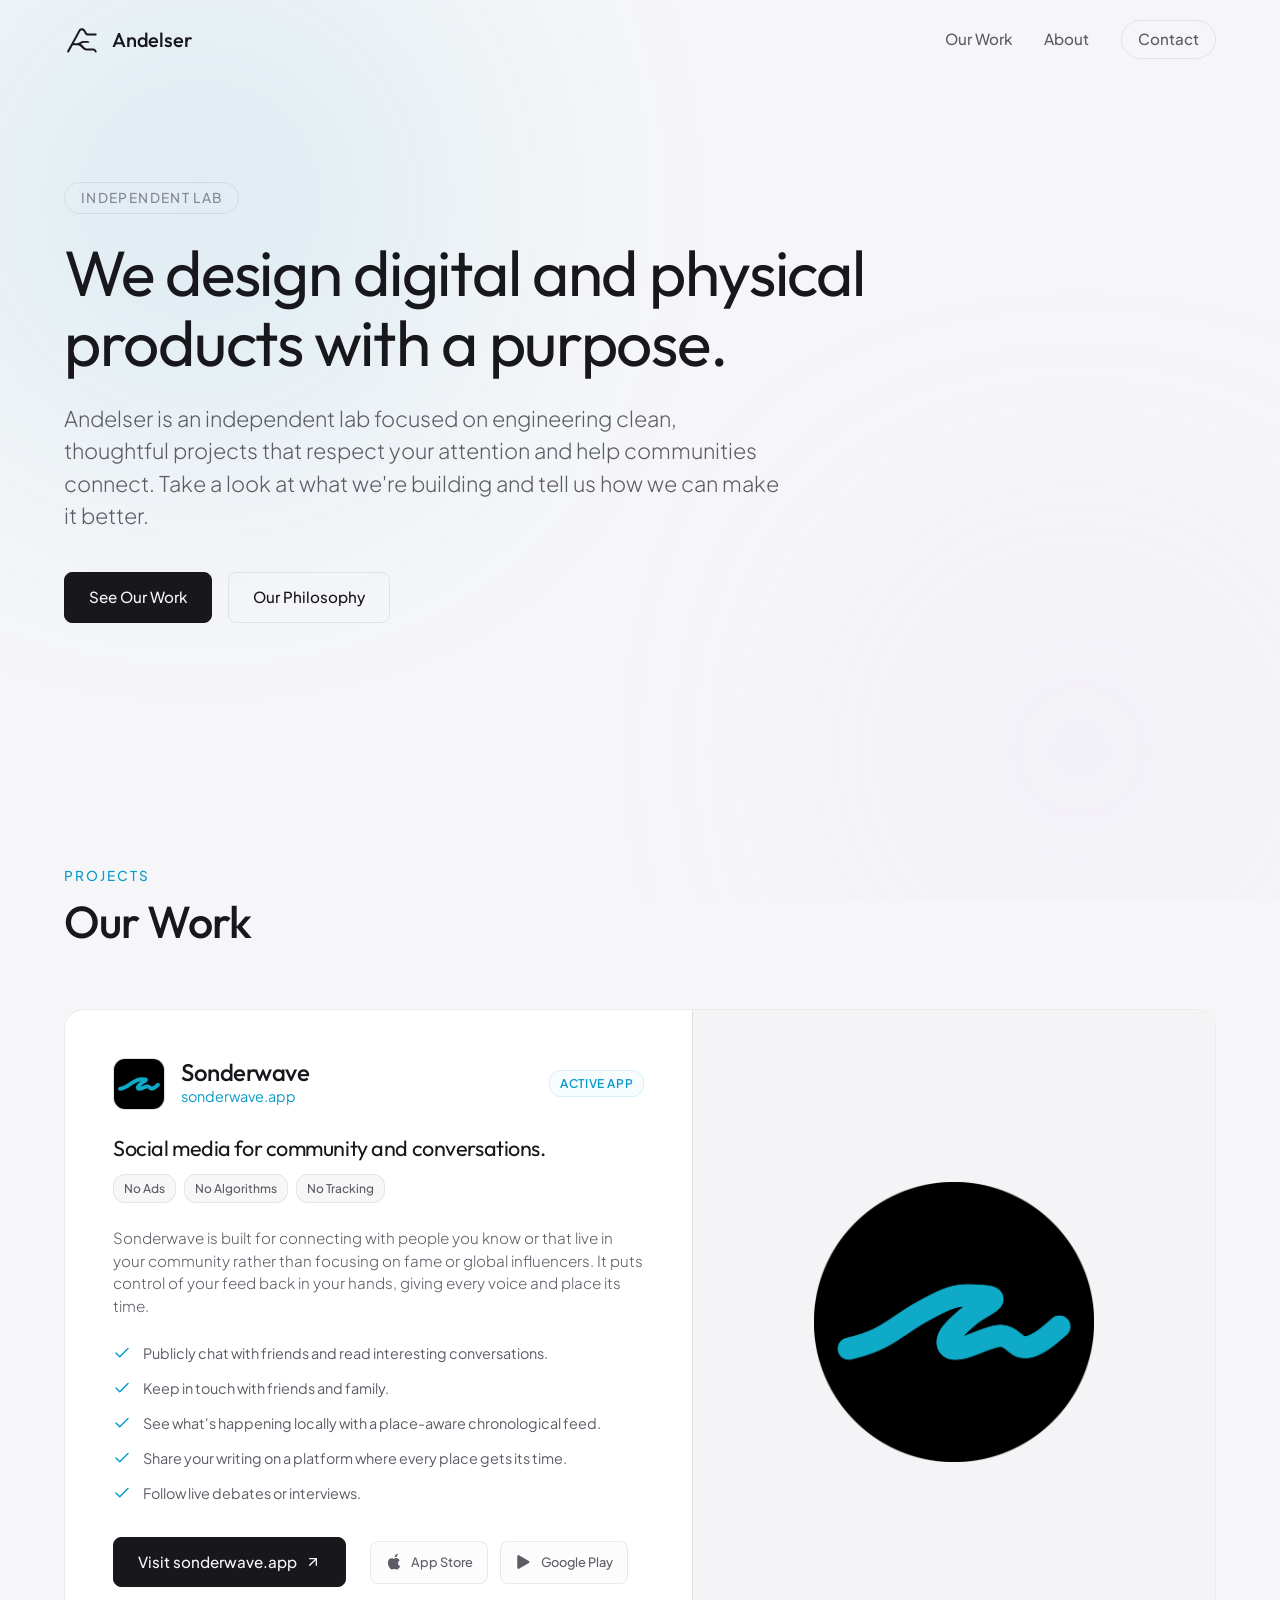
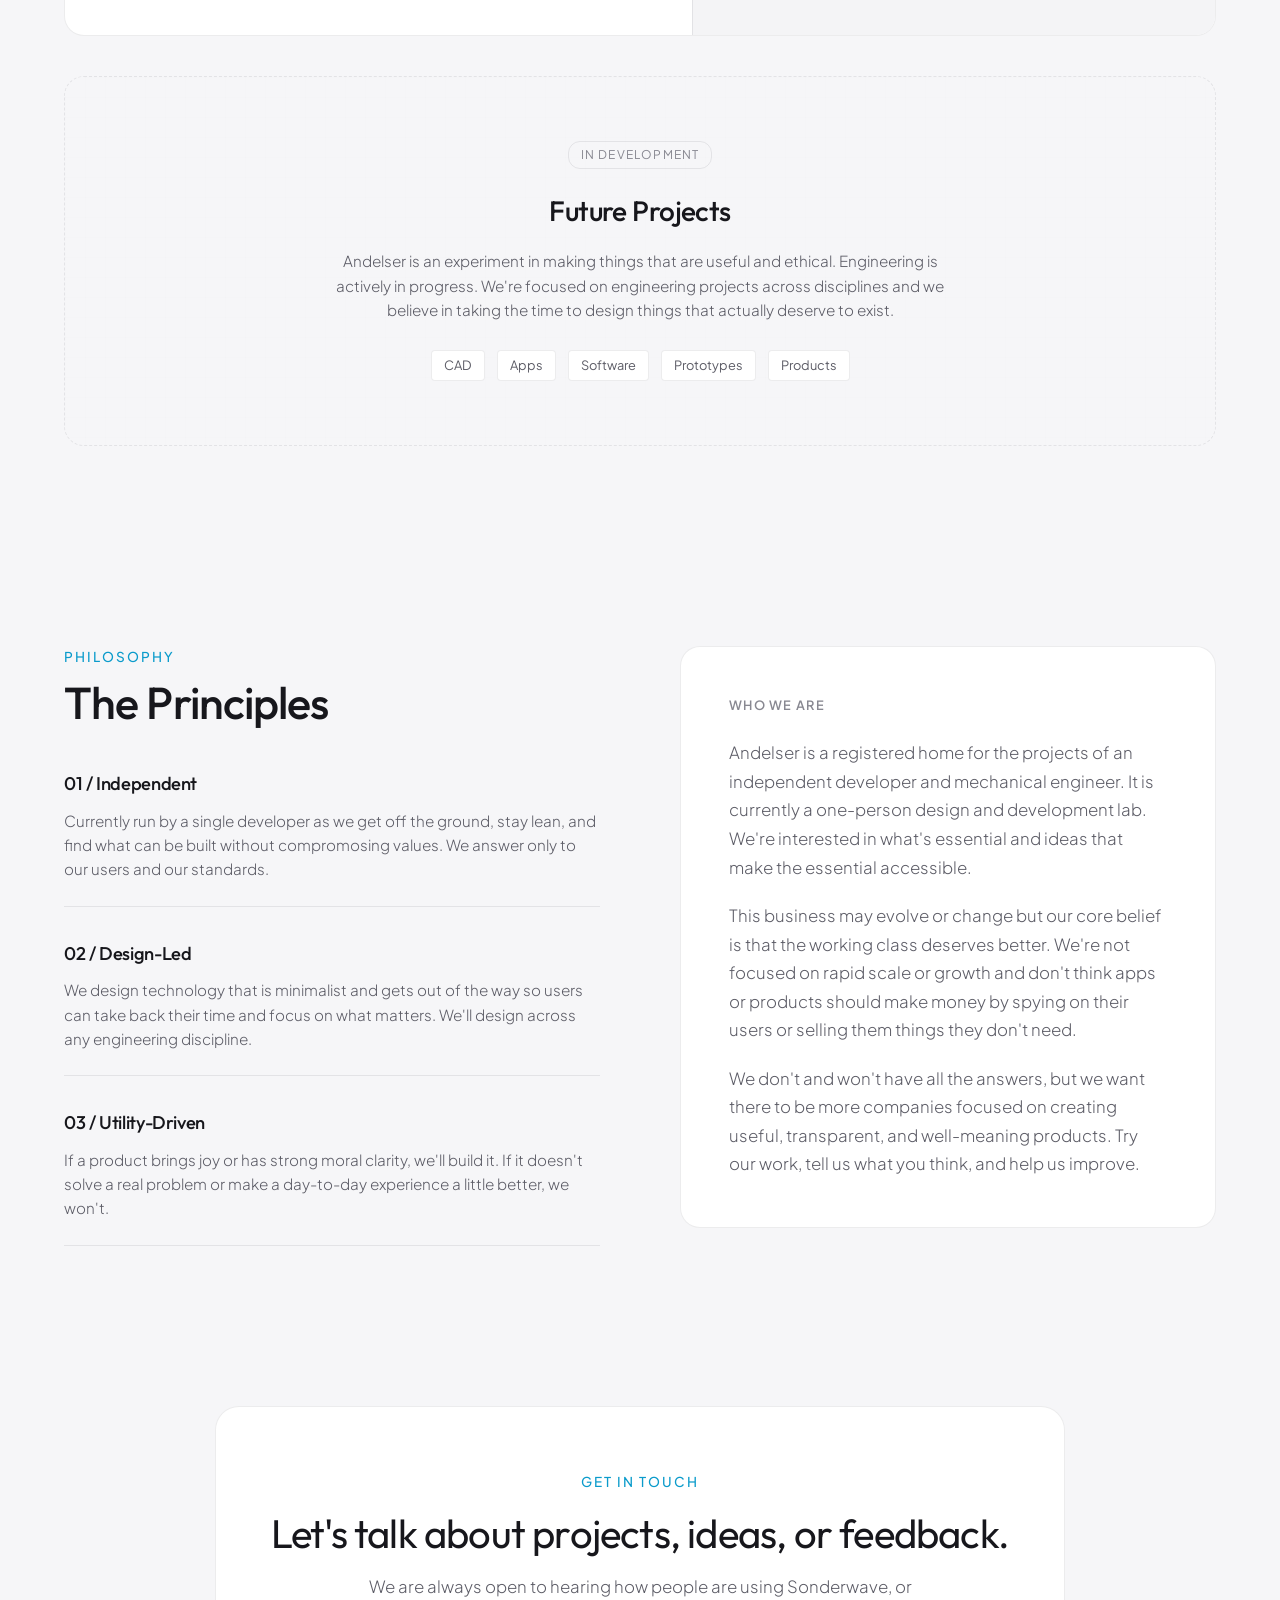
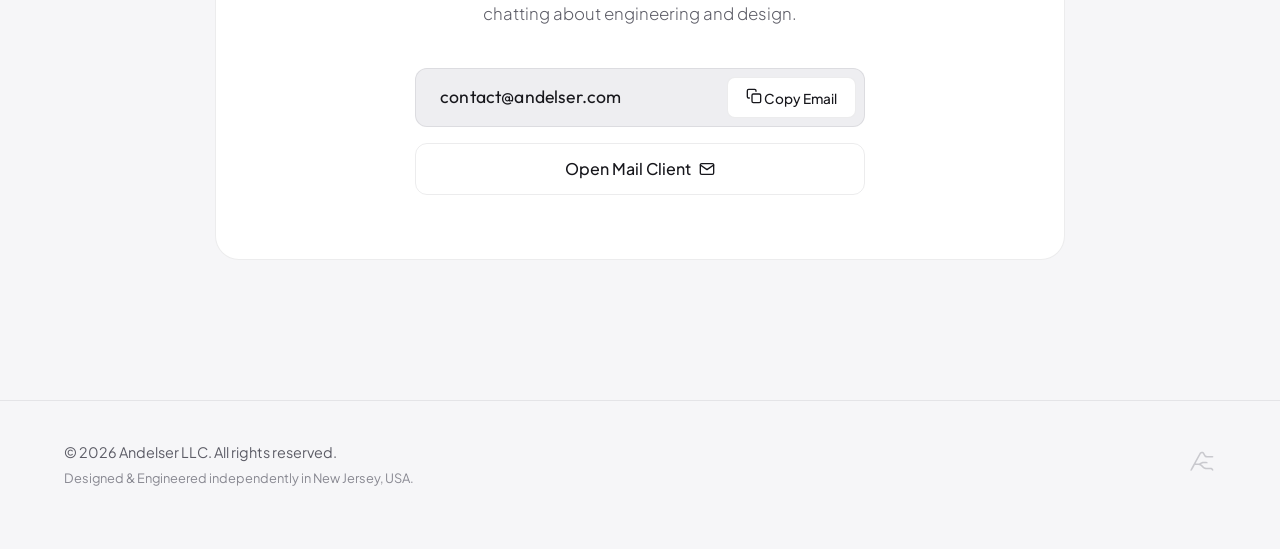
==== commit 27fe54db: "solid logos and revised wording" ====
--- a/index.html
+++ b/index.html
@@ -130,7 +130,7 @@
               </div>
 
               <p class="project-description">
-                Sonderwave is built to bypass the modern social feed rat-race. It puts control back in your hands, giving every voice and place its time.
+                Sonderwave is built for connecting with people you know or that live in your community rather than focusing on fame or global influencers. It puts control of your feed back in your hands, giving every voice and place its time.
               </p>
 
               <ul class="project-features-list">
@@ -197,7 +197,7 @@
                  <span class="skeleton-badge">In Development</span>
                  <h3 class="skeleton-title">Future Projects</h3>
                  <p class="skeleton-description">
-                   Engineering is actively in progress. Andelser is an experiment in making things that are moral and useful. We're focused on engineering projects across disciplines. We believe in taking the time to design things that actually deserve to exist.
+                   Andelser is an experiment in making things that are useful and ethical. Engineering is actively in progress. We're focused on engineering projects across disciplines and we believe in taking the time to design things that actually deserve to exist.
                  </p>
                  <div class="blueprint-tech-grid">
                    <div class="tech-tag">CAD</div>
@@ -226,15 +226,15 @@
             <div class="principles-stack">
               <div class="principle-item">
                 <h3 class="principle-title">01 / Independent</h3>
-                <p class="principle-desc">Currently run by a single developer. This means we answer only to our users and our own standards, building projects on a timeline that allows for actual craft.</p>
+                <p class="principle-desc">Currently run by a single developer as we get off the ground, stay lean, and find what can be built without compromosing values. We answer only to our users and our standards.</p>
               </div>
               <div class="principle-item">
                 <h3 class="principle-title">02 / Design-Led</h3>
-                <p class="principle-desc">Good design is about cohesion. It's about how parts fit together, whether that is a physical mechanical assembly or a mobile user interface.</p>
+                <p class="principle-desc">We design technology that is minimalist and gets out of the way so users can take back their time and focus on what matters. We'll design across any engineering discipline.</p>
               </div>
               <div class="principle-item">
                 <h3 class="principle-title">03 / Utility-Driven</h3>
-                <p class="principle-desc">Focused on actual value. If a project doesn't solve a real problem or make a day-to-day experience a little better, we won't build it.</p>
+                <p class="principle-desc">If a product brings joy or has strong moral clarity, we'll build it. If it doesn't solve a real problem or make a day-to-day experience a little better, we won't.</p>
               </div>
             </div>
           </div>
@@ -244,13 +244,13 @@
             <div class="narrative-block">
               <span class="about-author-label">Who We Are</span>
               <p class="narrative-paragraph">
-                Andelser is a registered home for the projects of an independent developer and mechanical engineer. It is essentially a one-person design and development studio. We build things because we enjoy solving problems, whether that is an ambient social app or a physical mechanical project.
+                Andelser is a registered home for the projects of an independent developer and mechanical engineer. It is currently a one-person design and development lab. We're interested in what's essential and ideas that make the essential accessible.
               </p>
               <p class="narrative-paragraph">
-                Rather than aiming for rapid corporate scale or relying on bloated tracking models, we focus on design simplicity and clean user utility. We believe that great software and great hardware are born from the same core disciplines: draft planning, structural integrity, and honest execution.
+                This business may evolve or change but our core belief is that the working class deserves better. We're not focused on rapid scale or growth and don't think apps or products should make money by spying on their users or selling them things they don't need. 
               </p>
               <p class="narrative-paragraph">
-                We don't have all the answers, but we design our projects around the simple belief that things should be useful, transparent, and built to last. Try our work, tell us what works, and help us improve.
+                 We don't and won't have all the answers, but we want there to be more companies focused on creating useful, transparent, and well-meaning products. Try our work, tell us what you think, and help us improve.
               </p>
             </div>
           </div>
@@ -266,7 +266,7 @@
           <span class="section-subtitle">Get In Touch</span>
           <h2 class="contact-title">Let's talk about projects, ideas, or feedback.</h2>
           <p class="contact-desc">
-            We are always open to hearing how people are using Sonderwave, or chatting about design, code, and mechanical engineering.
+            We are always open to hearing how people are using Sonderwave, or chatting about engineering and design.
           </p>
 
           <div class="contact-interactive">
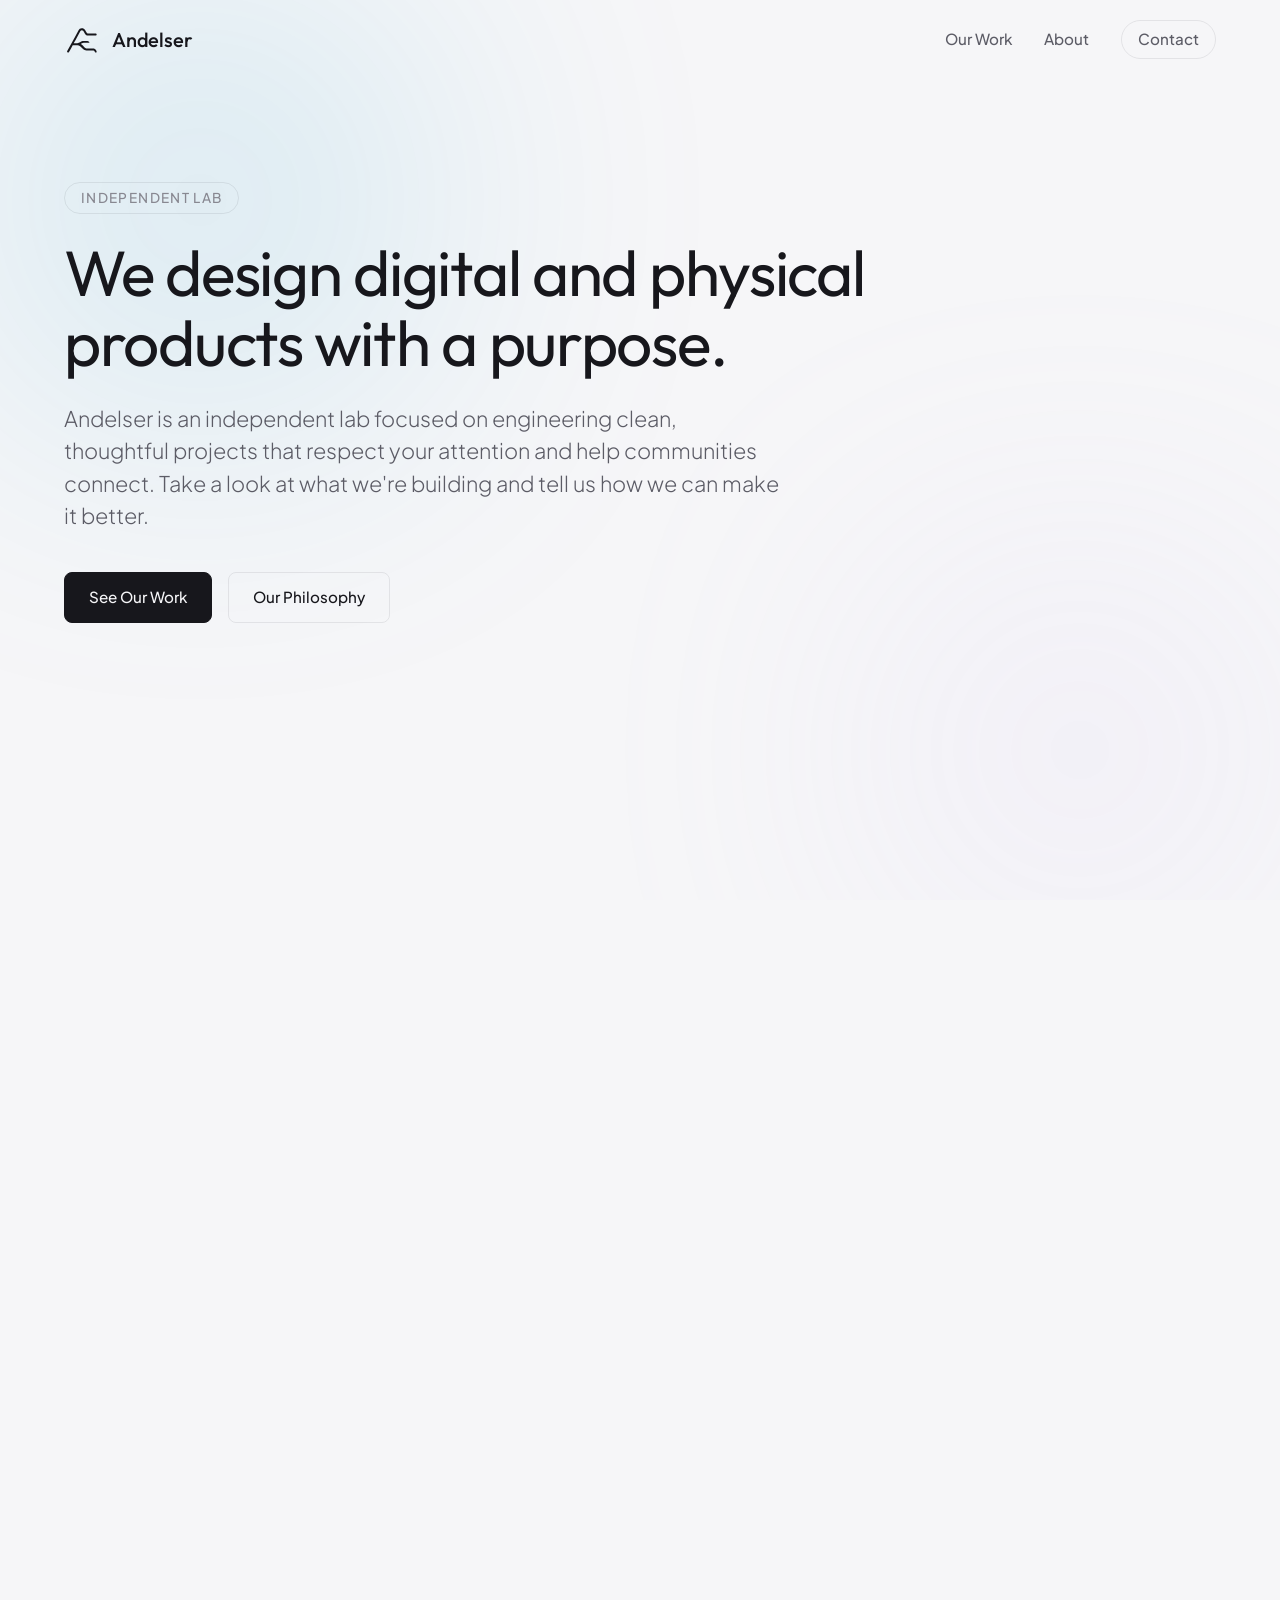
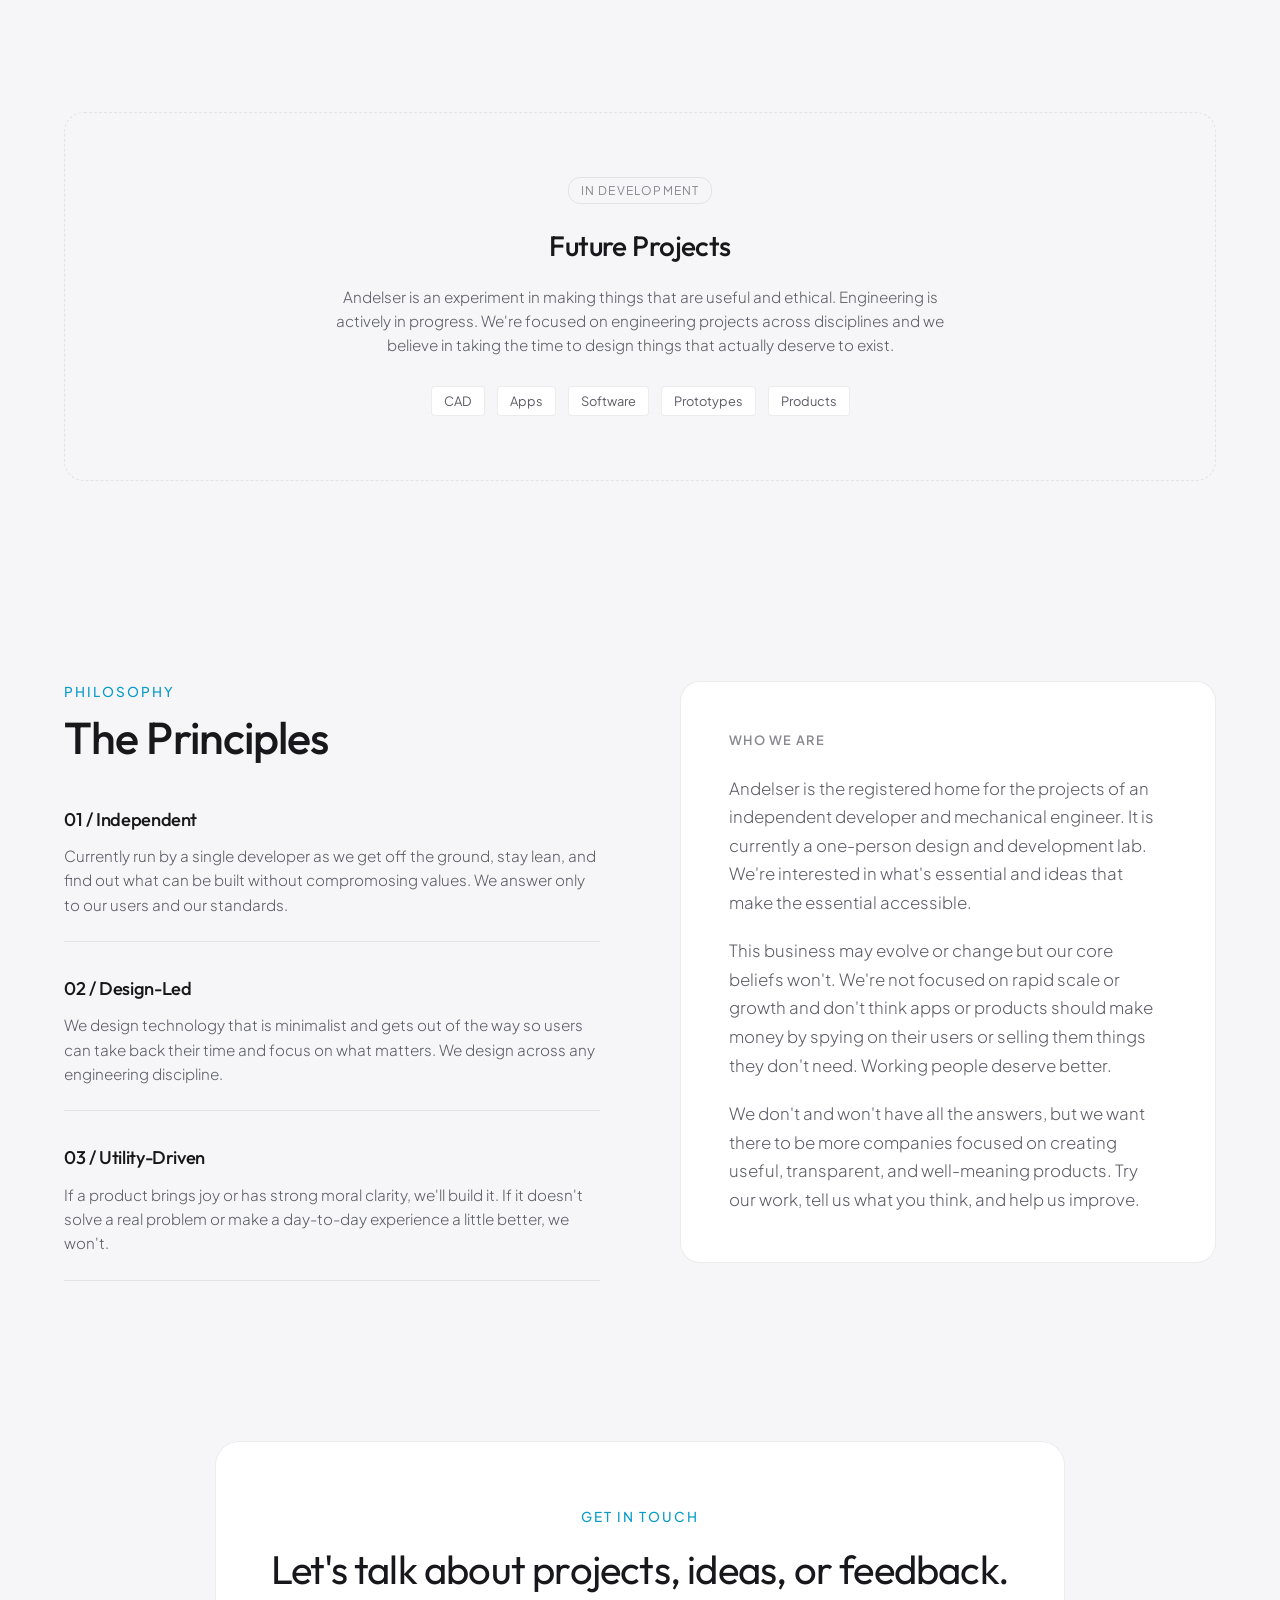
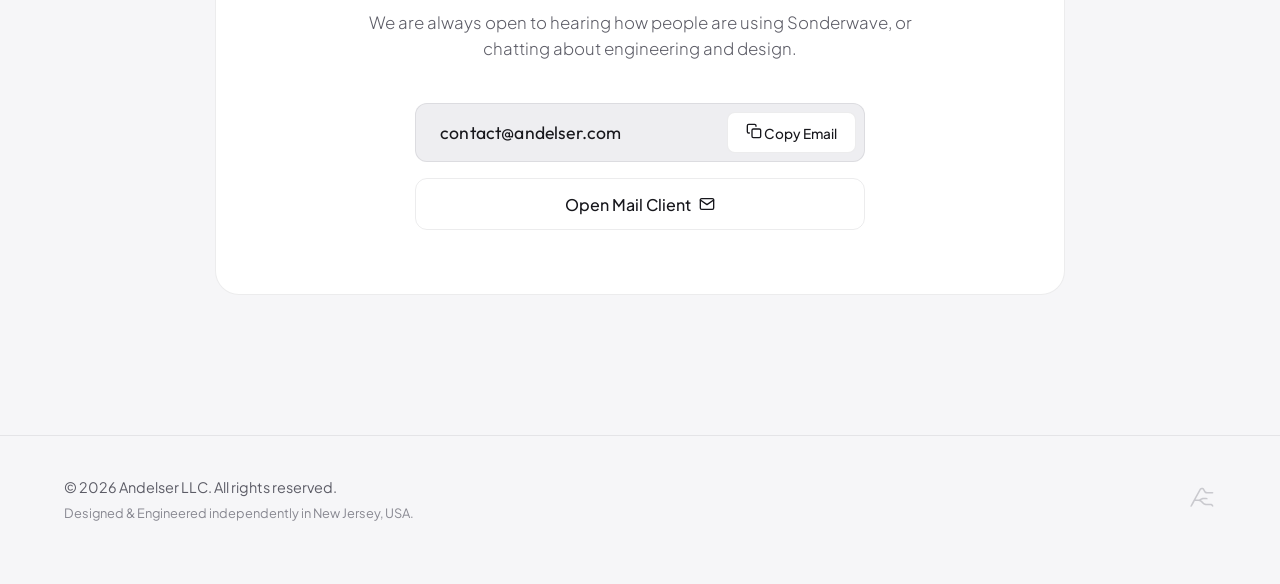
==== commit b3bc282a: "revised wording again" ====
--- a/index.html
+++ b/index.html
@@ -130,7 +130,7 @@
               </div>
 
               <p class="project-description">
-                Sonderwave is built for connecting with people you know or that live in your community rather than focusing on fame or global influencers. It puts control of your feed back in your hands, giving every voice and place its time.
+                Sonderwave is built for connecting with people you already know and people you want to meet. It puts control of your feed back in your hands, giving every voice and place its time.
               </p>
 
               <ul class="project-features-list">
@@ -140,15 +140,19 @@
                 </li>
                 <li>
                   <svg class="feature-icon" width="18" height="18" viewBox="0 0 24 24" fill="none" stroke="currentColor" stroke-width="2" stroke-linecap="round" stroke-linejoin="round"><polyline points="20 6 9 17 4 12"></polyline></svg>
-                  <span>Keep in touch with friends and family.</span>
-                </li>
-                <li>
-                  <svg class="feature-icon" width="18" height="18" viewBox="0 0 24 24" fill="none" stroke="currentColor" stroke-width="2" stroke-linecap="round" stroke-linejoin="round"><polyline points="20 6 9 17 4 12"></polyline></svg>
-                  <span>See what's happening locally with a place-aware chronological feed.</span>
-                </li>
-                <li>
-                  <svg class="feature-icon" width="18" height="18" viewBox="0 0 24 24" fill="none" stroke="currentColor" stroke-width="2" stroke-linecap="round" stroke-linejoin="round"><polyline points="20 6 9 17 4 12"></polyline></svg>
-                  <span>Share your writing on a platform where every place gets its time.</span>
+                  <span>Keep in touch with the people you care about.</span>
+                </li>
+                <li>
+                  <svg class="feature-icon" width="18" height="18" viewBox="0 0 24 24" fill="none" stroke="currentColor" stroke-width="2" stroke-linecap="round" stroke-linejoin="round"><polyline points="20 6 9 17 4 12"></polyline></svg>
+                  <span>See what's happening in your community with a place-aware chronological feed.</span>
+                </li>
+                <li>
+                  <svg class="feature-icon" width="18" height="18" viewBox="0 0 24 24" fill="none" stroke="currentColor" stroke-width="2" stroke-linecap="round" stroke-linejoin="round"><polyline points="20 6 9 17 4 12"></polyline></svg>
+                  <span>Share your thoughts or your stories or your writing.</span>
+                </li>
+                <li>
+                  <svg class="feature-icon" width="18" height="18" viewBox="0 0 24 24" fill="none" stroke="currentColor" stroke-width="2" stroke-linecap="round" stroke-linejoin="round"><polyline points="20 6 9 17 4 12"></polyline></svg>
+                  <span>See what gets featured on a special feed that moves from town to town.</span>
                 </li>
                 <li>
                   <svg class="feature-icon" width="18" height="18" viewBox="0 0 24 24" fill="none" stroke="currentColor" stroke-width="2" stroke-linecap="round" stroke-linejoin="round"><polyline points="20 6 9 17 4 12"></polyline></svg>
@@ -226,11 +230,11 @@
             <div class="principles-stack">
               <div class="principle-item">
                 <h3 class="principle-title">01 / Independent</h3>
-                <p class="principle-desc">Currently run by a single developer as we get off the ground, stay lean, and find what can be built without compromosing values. We answer only to our users and our standards.</p>
+                <p class="principle-desc">Currently run by a single developer as we get off the ground, stay lean, and find out what can be built without compromosing values. We answer only to our users and our standards.</p>
               </div>
               <div class="principle-item">
                 <h3 class="principle-title">02 / Design-Led</h3>
-                <p class="principle-desc">We design technology that is minimalist and gets out of the way so users can take back their time and focus on what matters. We'll design across any engineering discipline.</p>
+                <p class="principle-desc">We design technology that is minimalist and gets out of the way so users can take back their time and focus on what matters. We design across any engineering discipline.</p>
               </div>
               <div class="principle-item">
                 <h3 class="principle-title">03 / Utility-Driven</h3>
@@ -244,10 +248,10 @@
             <div class="narrative-block">
               <span class="about-author-label">Who We Are</span>
               <p class="narrative-paragraph">
-                Andelser is a registered home for the projects of an independent developer and mechanical engineer. It is currently a one-person design and development lab. We're interested in what's essential and ideas that make the essential accessible.
+                Andelser is the registered home for the projects of an independent developer and mechanical engineer. It is currently a one-person design and development lab. We're interested in what's essential and ideas that make the essential accessible.
               </p>
               <p class="narrative-paragraph">
-                This business may evolve or change but our core belief is that the working class deserves better. We're not focused on rapid scale or growth and don't think apps or products should make money by spying on their users or selling them things they don't need. 
+                This business may evolve or change but our core beliefs won't. We're not focused on rapid scale or growth and don't think apps or products should make money by spying on their users or selling them things they don't need. Working people deserve better. 
               </p>
               <p class="narrative-paragraph">
                  We don't and won't have all the answers, but we want there to be more companies focused on creating useful, transparent, and well-meaning products. Try our work, tell us what you think, and help us improve.
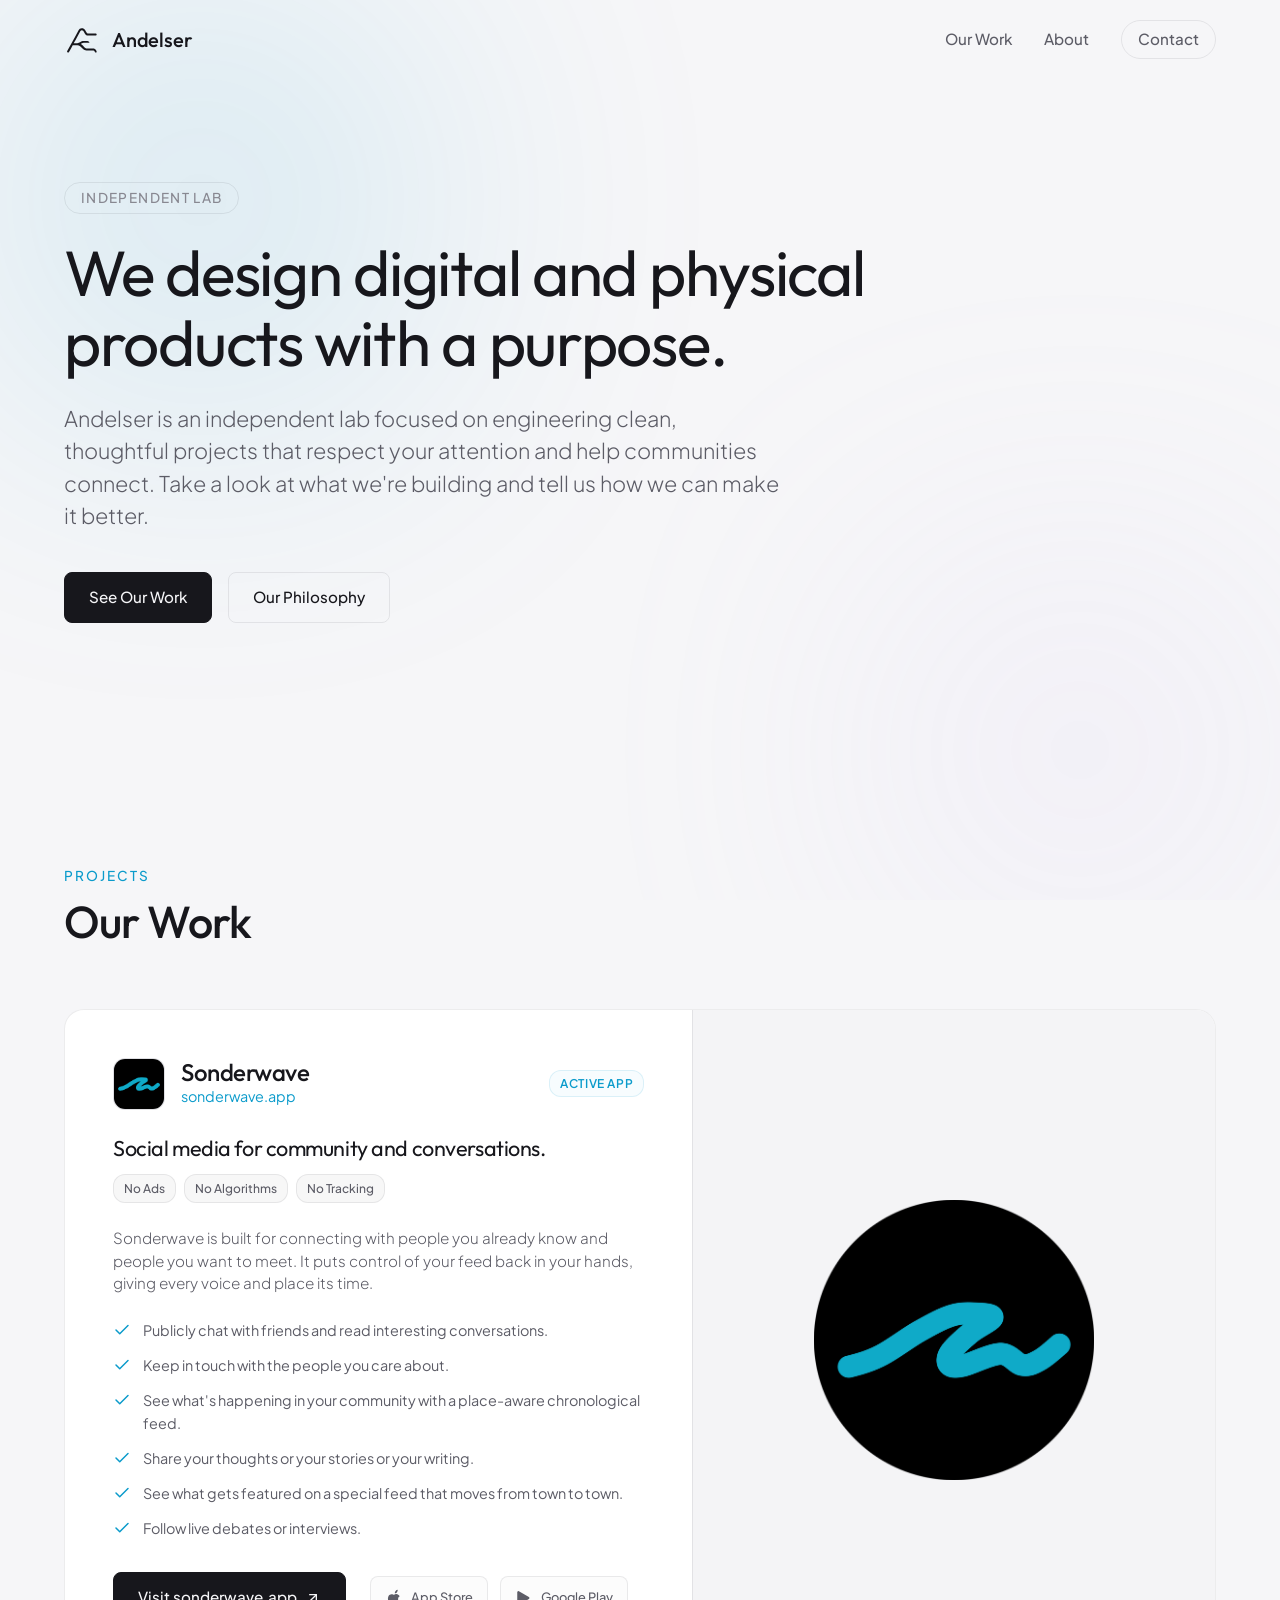
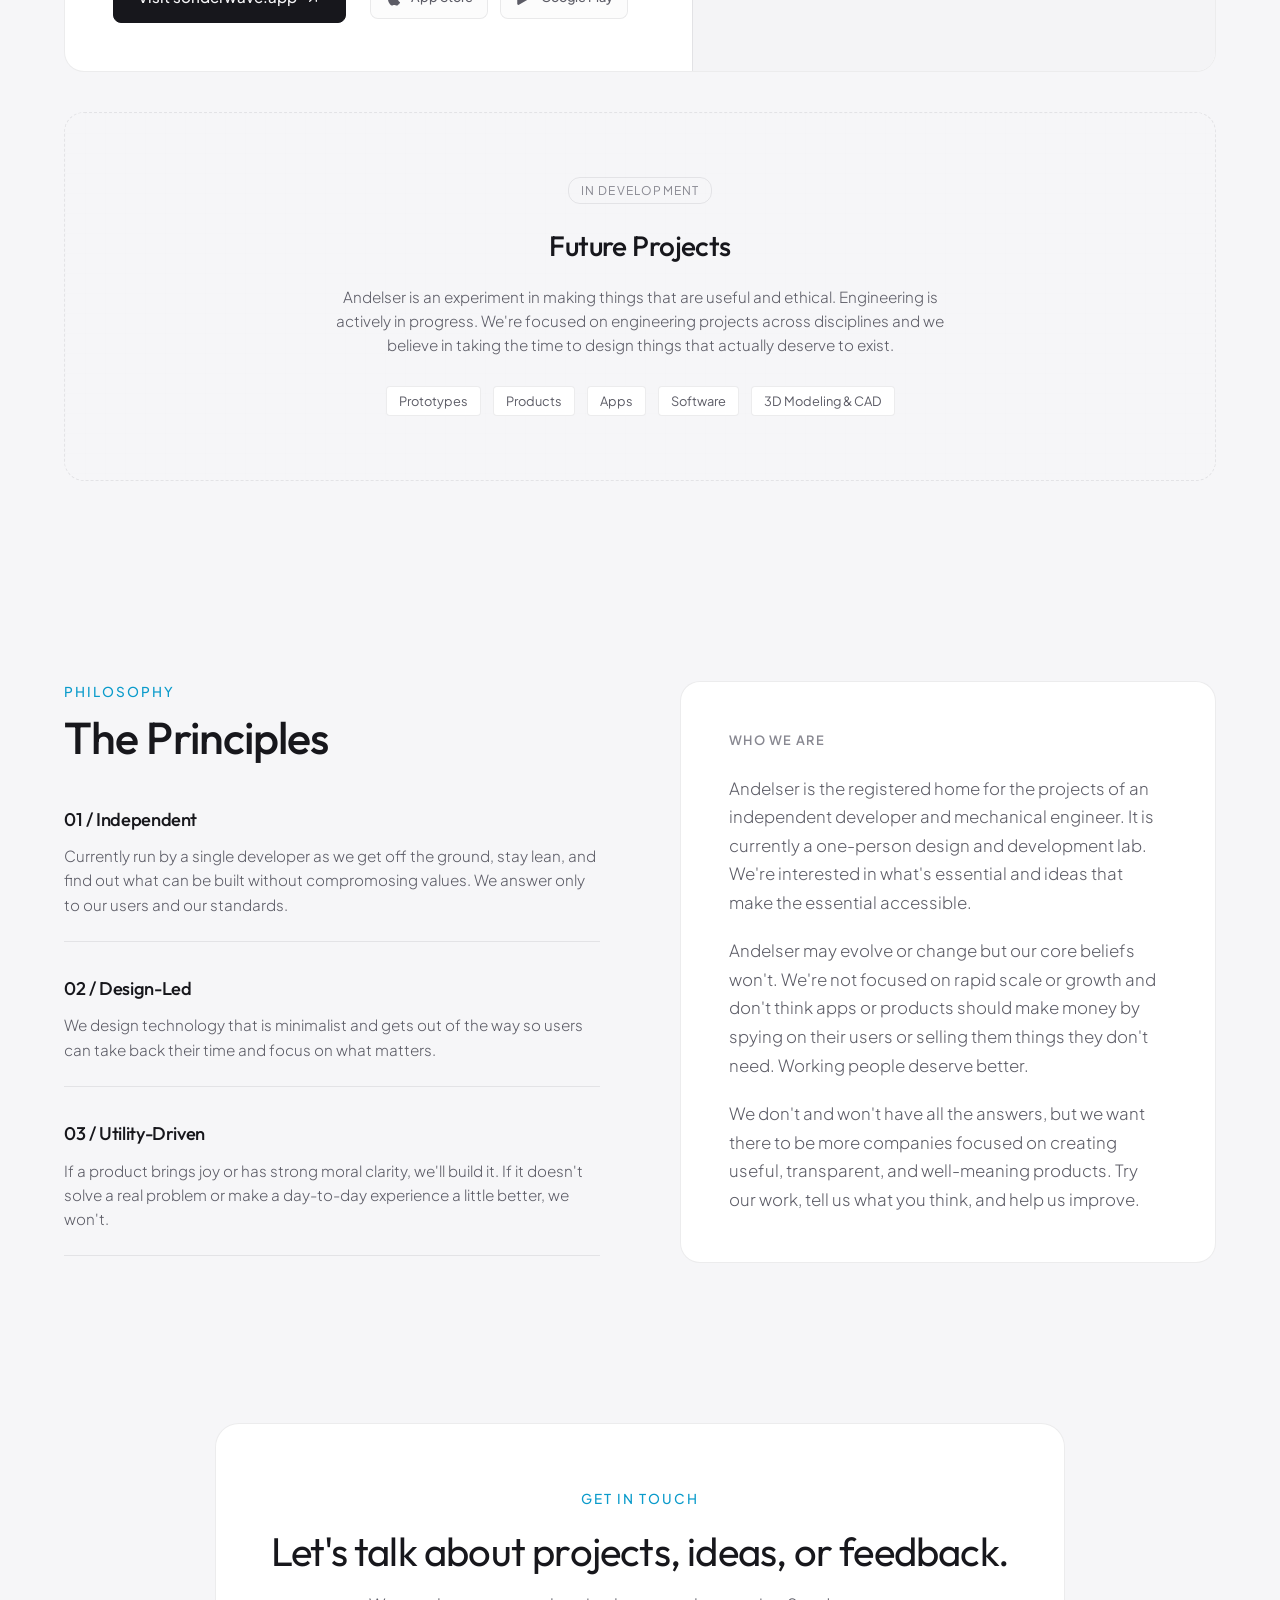
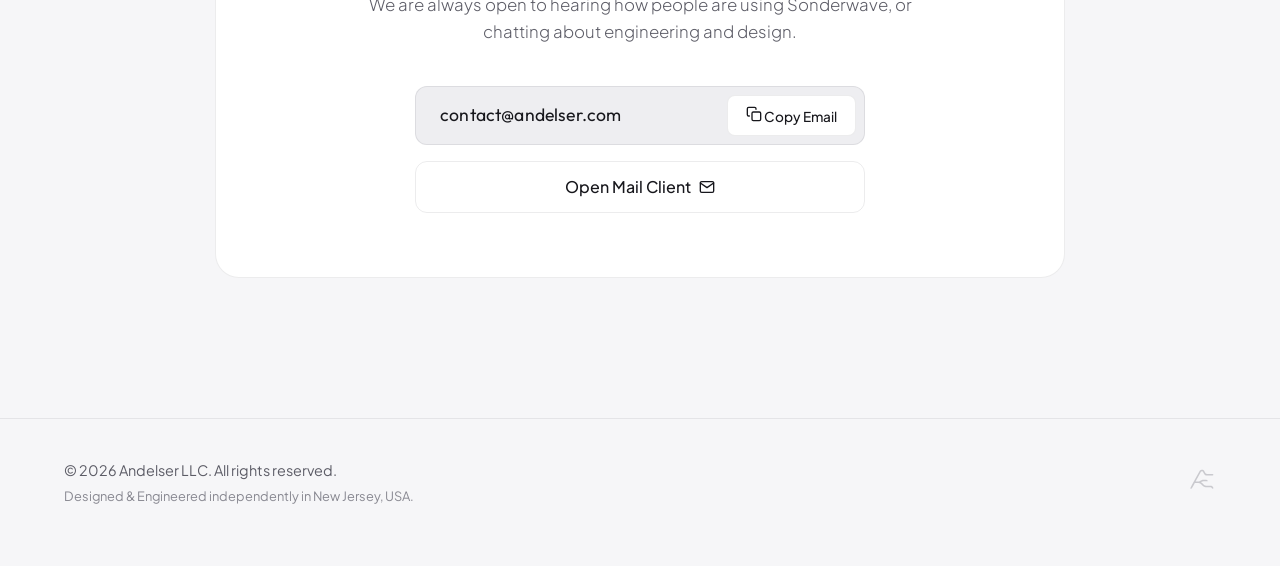
==== commit 9d5b42d0: "revised wording" ====
--- a/index.html
+++ b/index.html
@@ -204,11 +204,11 @@
                    Andelser is an experiment in making things that are useful and ethical. Engineering is actively in progress. We're focused on engineering projects across disciplines and we believe in taking the time to design things that actually deserve to exist.
                  </p>
                  <div class="blueprint-tech-grid">
-                   <div class="tech-tag">CAD</div>
+                   <div class="tech-tag">Prototypes</div>
+                   <div class="tech-tag">Products</div>
                    <div class="tech-tag">Apps</div>
                    <div class="tech-tag">Software</div>
-                   <div class="tech-tag">Prototypes</div>
-                   <div class="tech-tag">Products</div>
+                   <div class="tech-tag">3D Modeling & CAD</div>
                  </div>
                </div>
              </article>
@@ -234,7 +234,7 @@
               </div>
               <div class="principle-item">
                 <h3 class="principle-title">02 / Design-Led</h3>
-                <p class="principle-desc">We design technology that is minimalist and gets out of the way so users can take back their time and focus on what matters. We design across any engineering discipline.</p>
+                <p class="principle-desc">We design technology that is minimalist and gets out of the way so users can take back their time and focus on what matters.</p>
               </div>
               <div class="principle-item">
                 <h3 class="principle-title">03 / Utility-Driven</h3>
@@ -251,7 +251,7 @@
                 Andelser is the registered home for the projects of an independent developer and mechanical engineer. It is currently a one-person design and development lab. We're interested in what's essential and ideas that make the essential accessible.
               </p>
               <p class="narrative-paragraph">
-                This business may evolve or change but our core beliefs won't. We're not focused on rapid scale or growth and don't think apps or products should make money by spying on their users or selling them things they don't need. Working people deserve better. 
+                Andelser may evolve or change but our core beliefs won't. We're not focused on rapid scale or growth and don't think apps or products should make money by spying on their users or selling them things they don't need. Working people deserve better. 
               </p>
               <p class="narrative-paragraph">
                  We don't and won't have all the answers, but we want there to be more companies focused on creating useful, transparent, and well-meaning products. Try our work, tell us what you think, and help us improve.
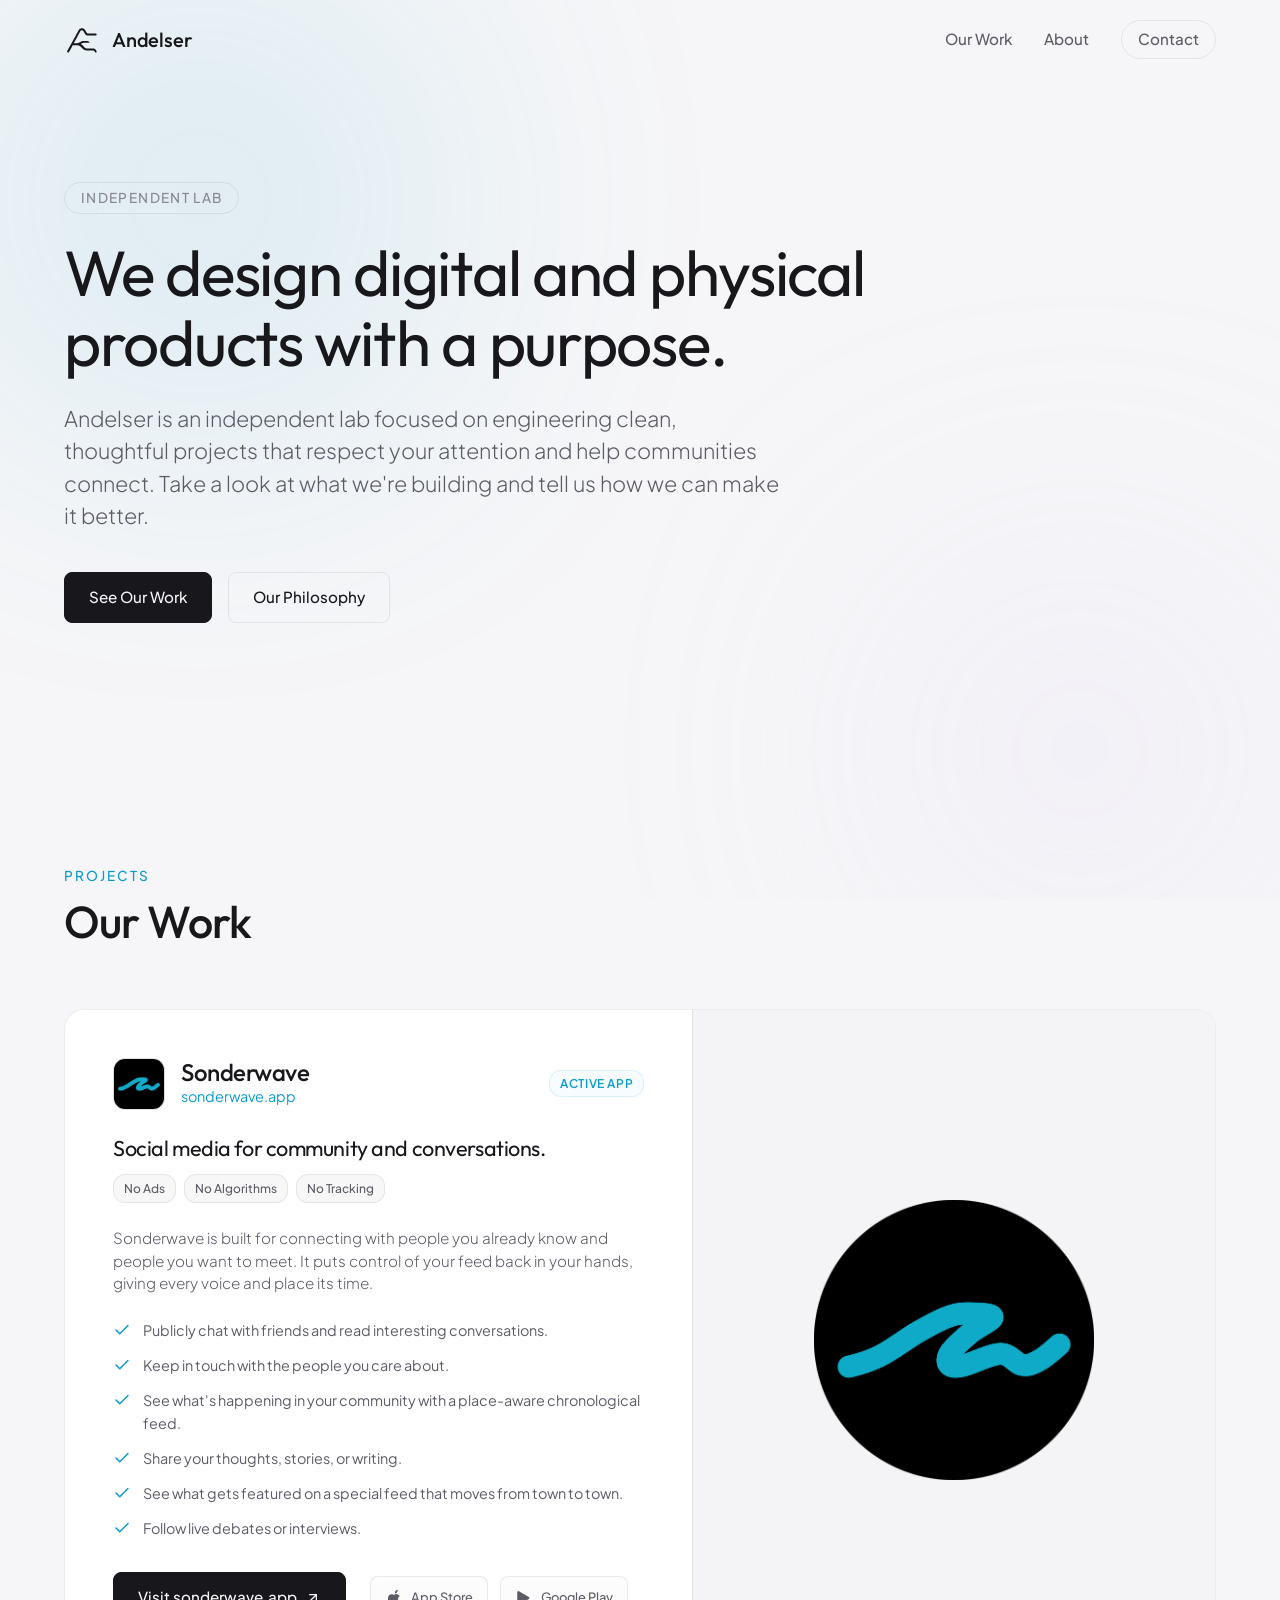
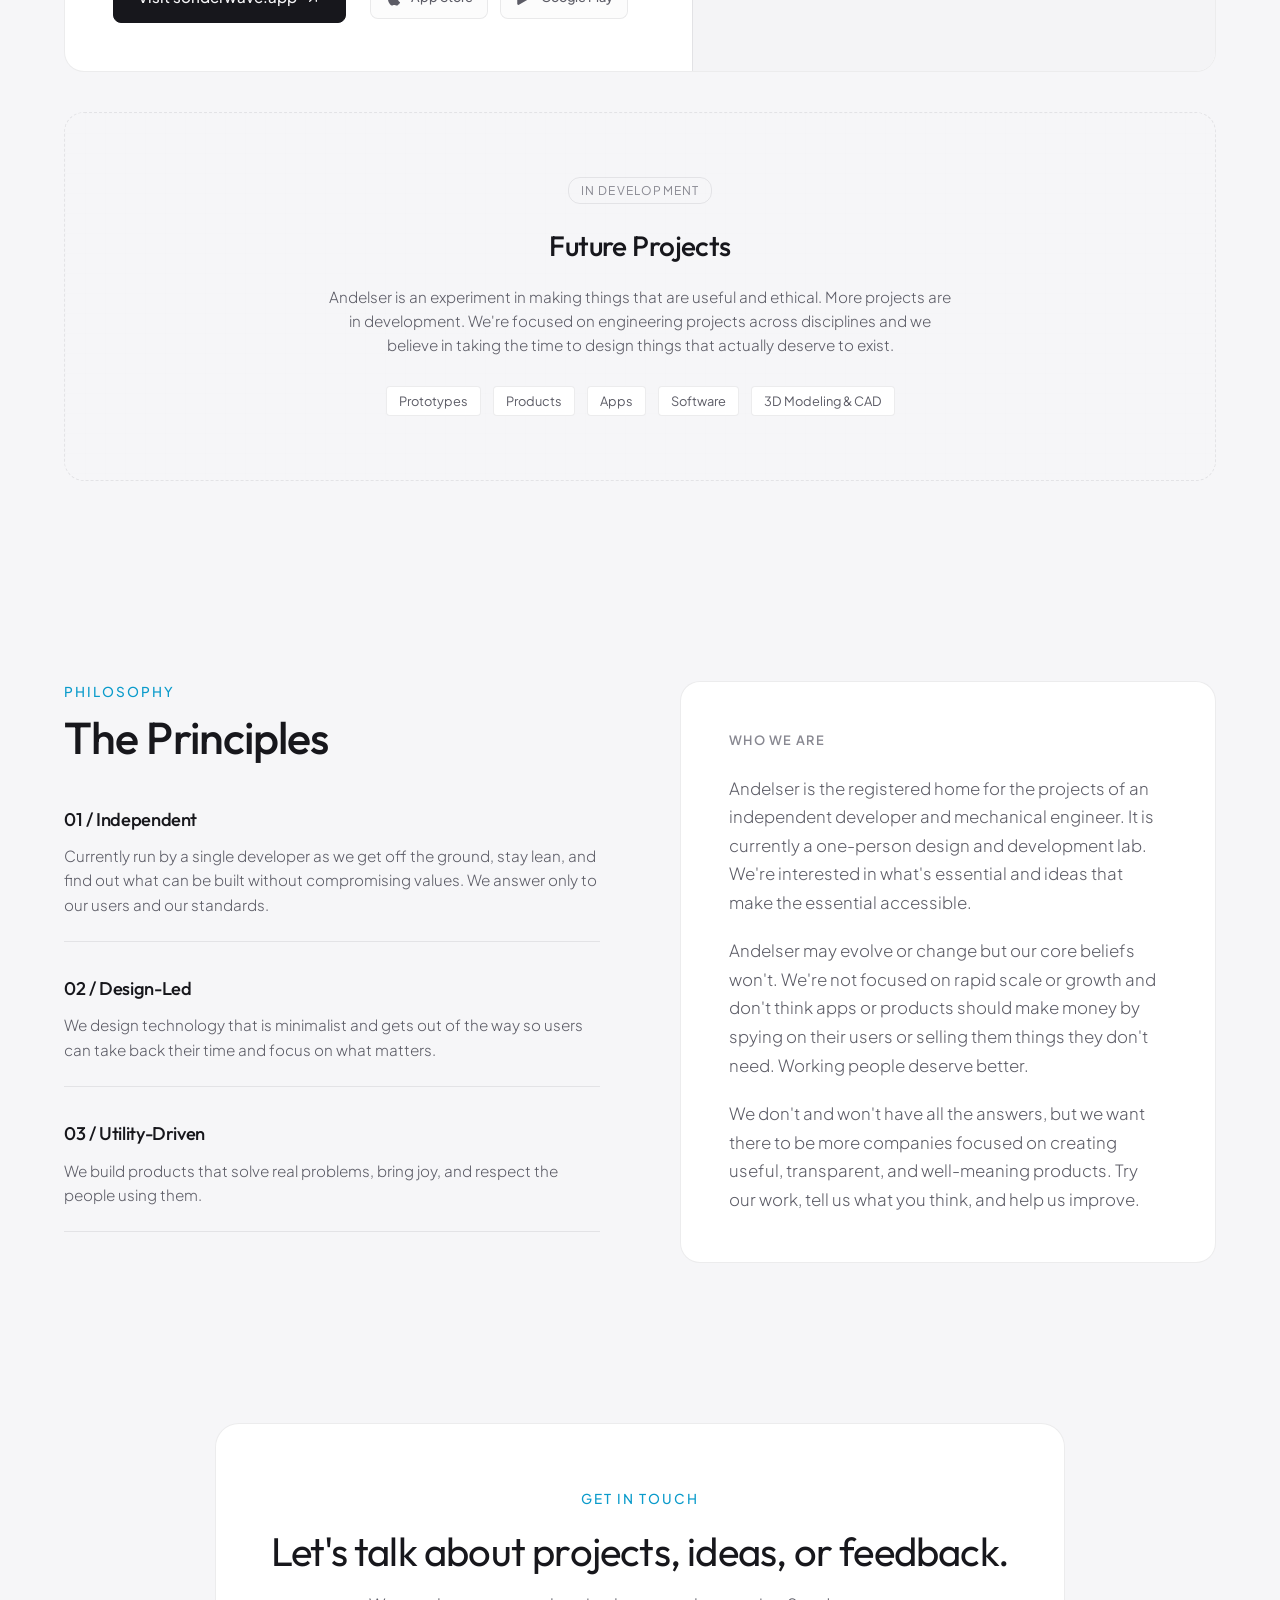
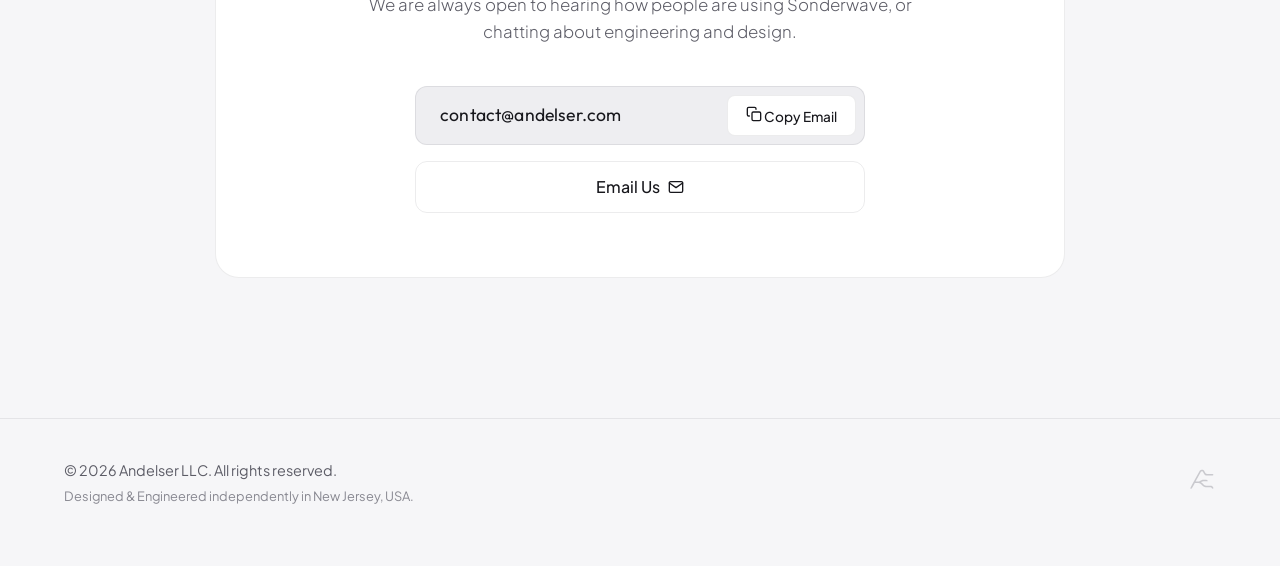
==== commit b3a0f234: "Polish website copy and links" ====
--- a/index.html
+++ b/index.html
@@ -14,14 +14,14 @@
   <meta property="og:url" content="https://www.andelser.com/">
   <meta property="og:title" content="Andelser | Independent Engineering & Design Lab">
   <meta property="og:description" content="An independent project studio building thoughtful digital and physical experiences without the noise. Creators of Sonderwave.">
-  <meta property="og:image" content="./sw_logo.png">
+  <meta property="og:image" content="https://www.andelser.com/andelser_logo_dark.jpg">
 
   <!-- Twitter -->
   <meta property="twitter:card" content="summary_large_image">
   <meta property="twitter:url" content="https://www.andelser.com/">
   <meta property="twitter:title" content="Andelser | Independent Engineering & Design Lab">
   <meta property="twitter:description" content="An independent project studio building thoughtful digital and physical experiences without the noise. Creators of Sonderwave.">
-  <meta property="twitter:image" content="./sw_logo.png">
+  <meta property="twitter:image" content="https://www.andelser.com/andelser_logo_dark.jpg">
 
   <!-- Google Fonts -->
   <link rel="preconnect" href="https://fonts.googleapis.com">
@@ -148,7 +148,7 @@
                 </li>
                 <li>
                   <svg class="feature-icon" width="18" height="18" viewBox="0 0 24 24" fill="none" stroke="currentColor" stroke-width="2" stroke-linecap="round" stroke-linejoin="round"><polyline points="20 6 9 17 4 12"></polyline></svg>
-                  <span>Share your thoughts or your stories or your writing.</span>
+                  <span>Share your thoughts, stories, or writing.</span>
                 </li>
                 <li>
                   <svg class="feature-icon" width="18" height="18" viewBox="0 0 24 24" fill="none" stroke="currentColor" stroke-width="2" stroke-linecap="round" stroke-linejoin="round"><polyline points="20 6 9 17 4 12"></polyline></svg>
@@ -168,13 +168,13 @@
                 
                 <div class="app-store-badges">
                   <!-- Custom CSS outline store badges that feel premium and integrated -->
-                  <a href="https://sonderwave.app" class="store-badge" target="_blank" rel="noopener noreferrer" aria-label="Download on the App Store">
+                  <a href="https://apps.apple.com/app/id6776672445" class="store-badge" target="_blank" rel="noopener noreferrer" aria-label="Download on the App Store">
                     <svg class="store-svg" viewBox="0 0 24 24" fill="currentColor" width="18" height="18">
                       <path d="M18.71 19.5c-.83 1.24-1.71 2.45-3.05 2.47-1.34.03-1.77-.79-3.29-.79-1.53 0-2 .77-3.27.82-1.31.05-2.3-1.32-3.14-2.53C4.25 17 2.94 12.45 4.7 9.39c.87-1.52 2.43-2.48 4.12-2.51 1.28-.02 2.5.87 3.29.87.78 0 2.26-1.07 3.81-.91.65.07 2.47.3 3.64 2.98-.09.06-2.17 1.28-2.15 3.81.03 3.02 2.65 4.03 2.68 4.04-.03.07-.42 1.44-1.38 2.83M15.97 4.17c.66-.81 1.11-1.93.99-3.06-.96.04-2.13.64-2.82 1.45-.6.7-1.13 1.84-.99 2.94.1.08.15.08.2.08.96 0 2.06-.59 2.62-1.41z"/>
                     </svg>
                     <span>App Store</span>
                   </a>
-                  <a href="https://sonderwave.app" class="store-badge" target="_blank" rel="noopener noreferrer" aria-label="Get it on Google Play">
+                  <a href="https://play.google.com/store/apps/details?id=com.sonderwave.app" class="store-badge" target="_blank" rel="noopener noreferrer" aria-label="Get it on Google Play">
                     <svg class="store-svg" viewBox="0 0 24 24" fill="currentColor" width="18" height="18">
                       <path d="M5.25 3.018a1.5 1.5 0 0 0-2.25 1.3v15.364a1.5 1.5 0 0 0 2.25 1.3l13.256-7.682a1.5 1.5 0 0 0 0-2.6L5.25 3.018z"/>
                     </svg>
@@ -201,7 +201,7 @@
                  <span class="skeleton-badge">In Development</span>
                  <h3 class="skeleton-title">Future Projects</h3>
                  <p class="skeleton-description">
-                   Andelser is an experiment in making things that are useful and ethical. Engineering is actively in progress. We're focused on engineering projects across disciplines and we believe in taking the time to design things that actually deserve to exist.
+                   Andelser is an experiment in making things that are useful and ethical. More projects are in development. We're focused on engineering projects across disciplines and we believe in taking the time to design things that actually deserve to exist.
                  </p>
                  <div class="blueprint-tech-grid">
                    <div class="tech-tag">Prototypes</div>
@@ -230,7 +230,7 @@
             <div class="principles-stack">
               <div class="principle-item">
                 <h3 class="principle-title">01 / Independent</h3>
-                <p class="principle-desc">Currently run by a single developer as we get off the ground, stay lean, and find out what can be built without compromosing values. We answer only to our users and our standards.</p>
+                <p class="principle-desc">Currently run by a single developer as we get off the ground, stay lean, and find out what can be built without compromising values. We answer only to our users and our standards.</p>
               </div>
               <div class="principle-item">
                 <h3 class="principle-title">02 / Design-Led</h3>
@@ -238,7 +238,7 @@
               </div>
               <div class="principle-item">
                 <h3 class="principle-title">03 / Utility-Driven</h3>
-                <p class="principle-desc">If a product brings joy or has strong moral clarity, we'll build it. If it doesn't solve a real problem or make a day-to-day experience a little better, we won't.</p>
+                <p class="principle-desc">We build products that solve real problems, bring joy, and respect the people using them.</p>
               </div>
             </div>
           </div>
@@ -289,7 +289,7 @@
             </div>
             
             <a href="mailto:contact@andelser.com" class="btn btn-secondary btn-mail">
-              Open Mail Client
+              Email Us
               <svg width="16" height="16" viewBox="0 0 24 24" fill="none" stroke="currentColor" stroke-width="2" stroke-linecap="round" stroke-linejoin="round" class="btn-icon"><path d="M4 4h16c1.1 0 2 .9 2 2v12c0 1.1-.9 2-2 2H4c-1.1 0-2-.9-2-2V6c0-1.1.9-2 2-2z"></path><polyline points="22,6 12,13 2,6"></polyline></svg>
             </a>
           </div>
--- a/index.css
+++ b/index.css
@@ -231,6 +231,18 @@
   outline: none;
 }
 
+.btn:focus-visible,
+.store-badge:focus-visible,
+.nav-link:focus-visible,
+.mobile-nav-link:focus-visible,
+.brand:focus-visible,
+.project-url:focus-visible,
+.nav-toggle:focus-visible,
+.btn-copy:focus-visible {
+  outline: 2px solid var(--accent);
+  outline-offset: 4px;
+}
+
 .btn-primary {
   background-color: var(--text-primary);
   color: var(--bg-color);
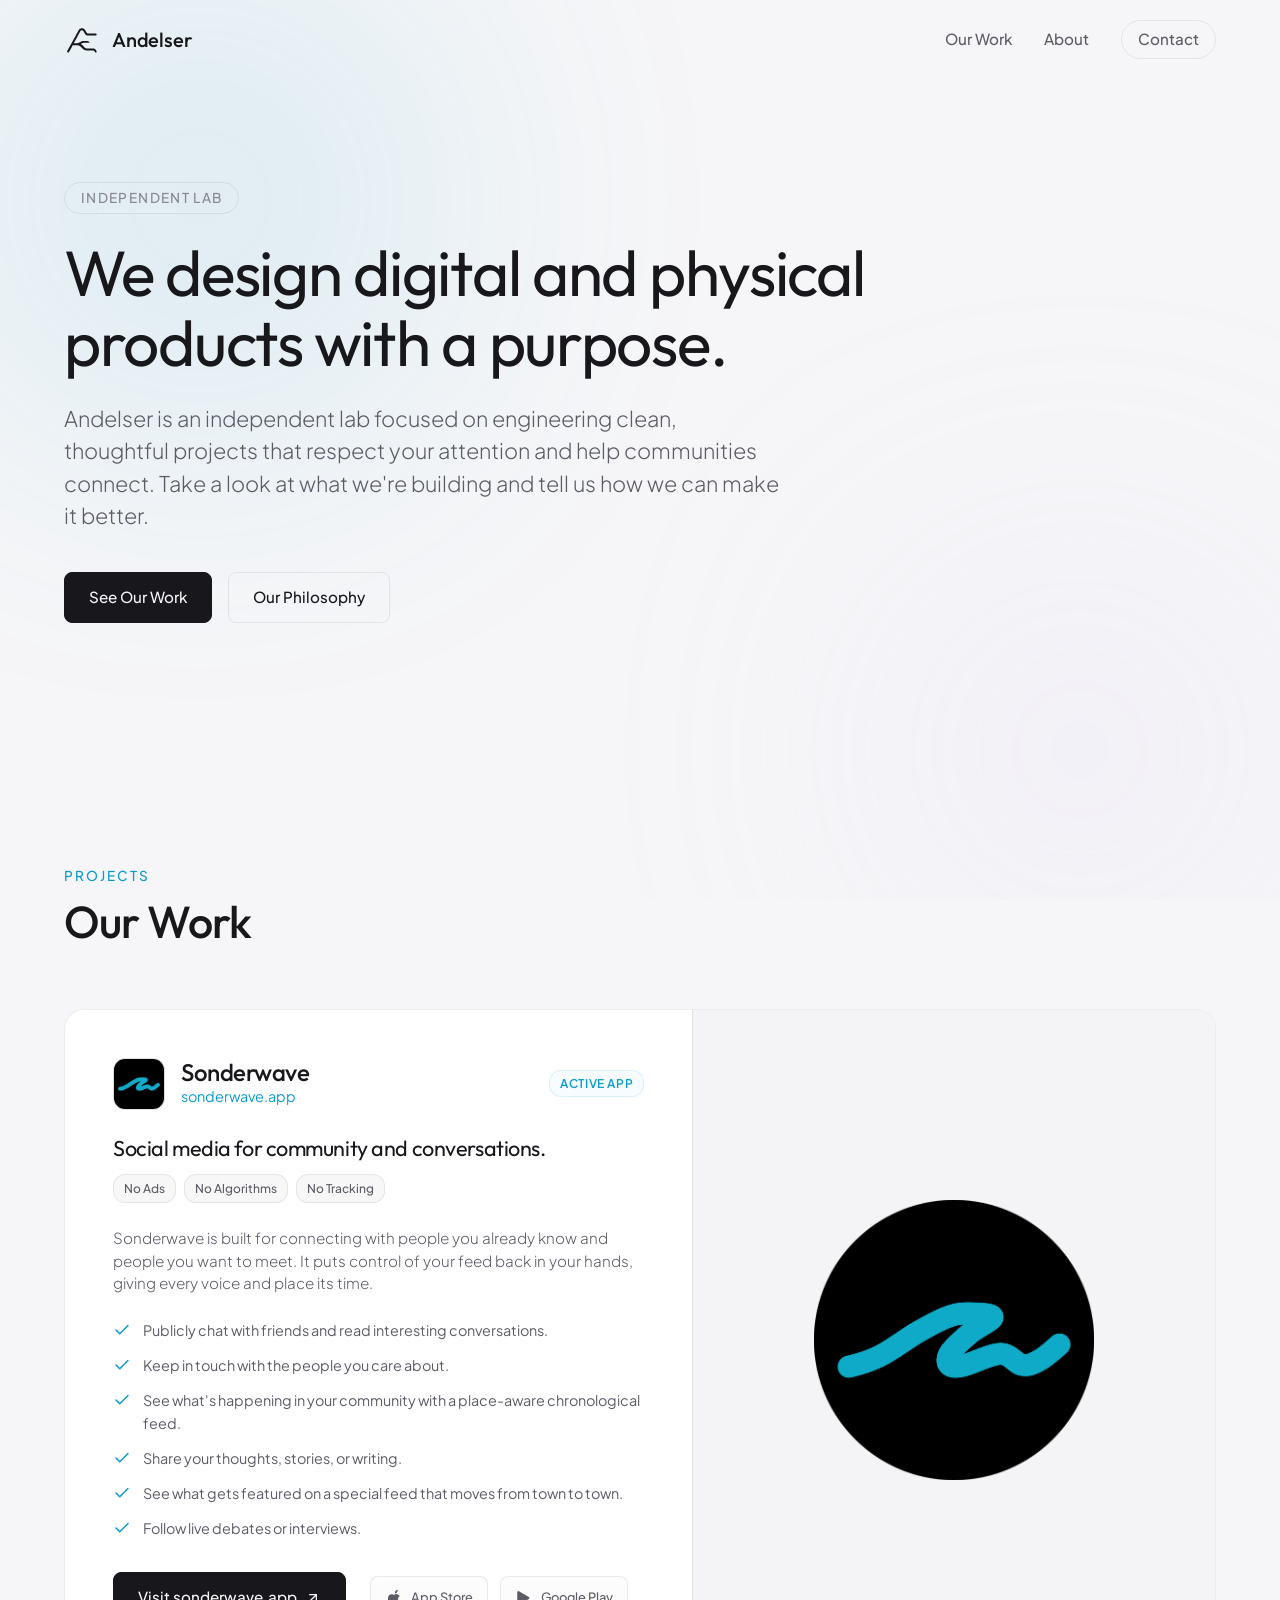
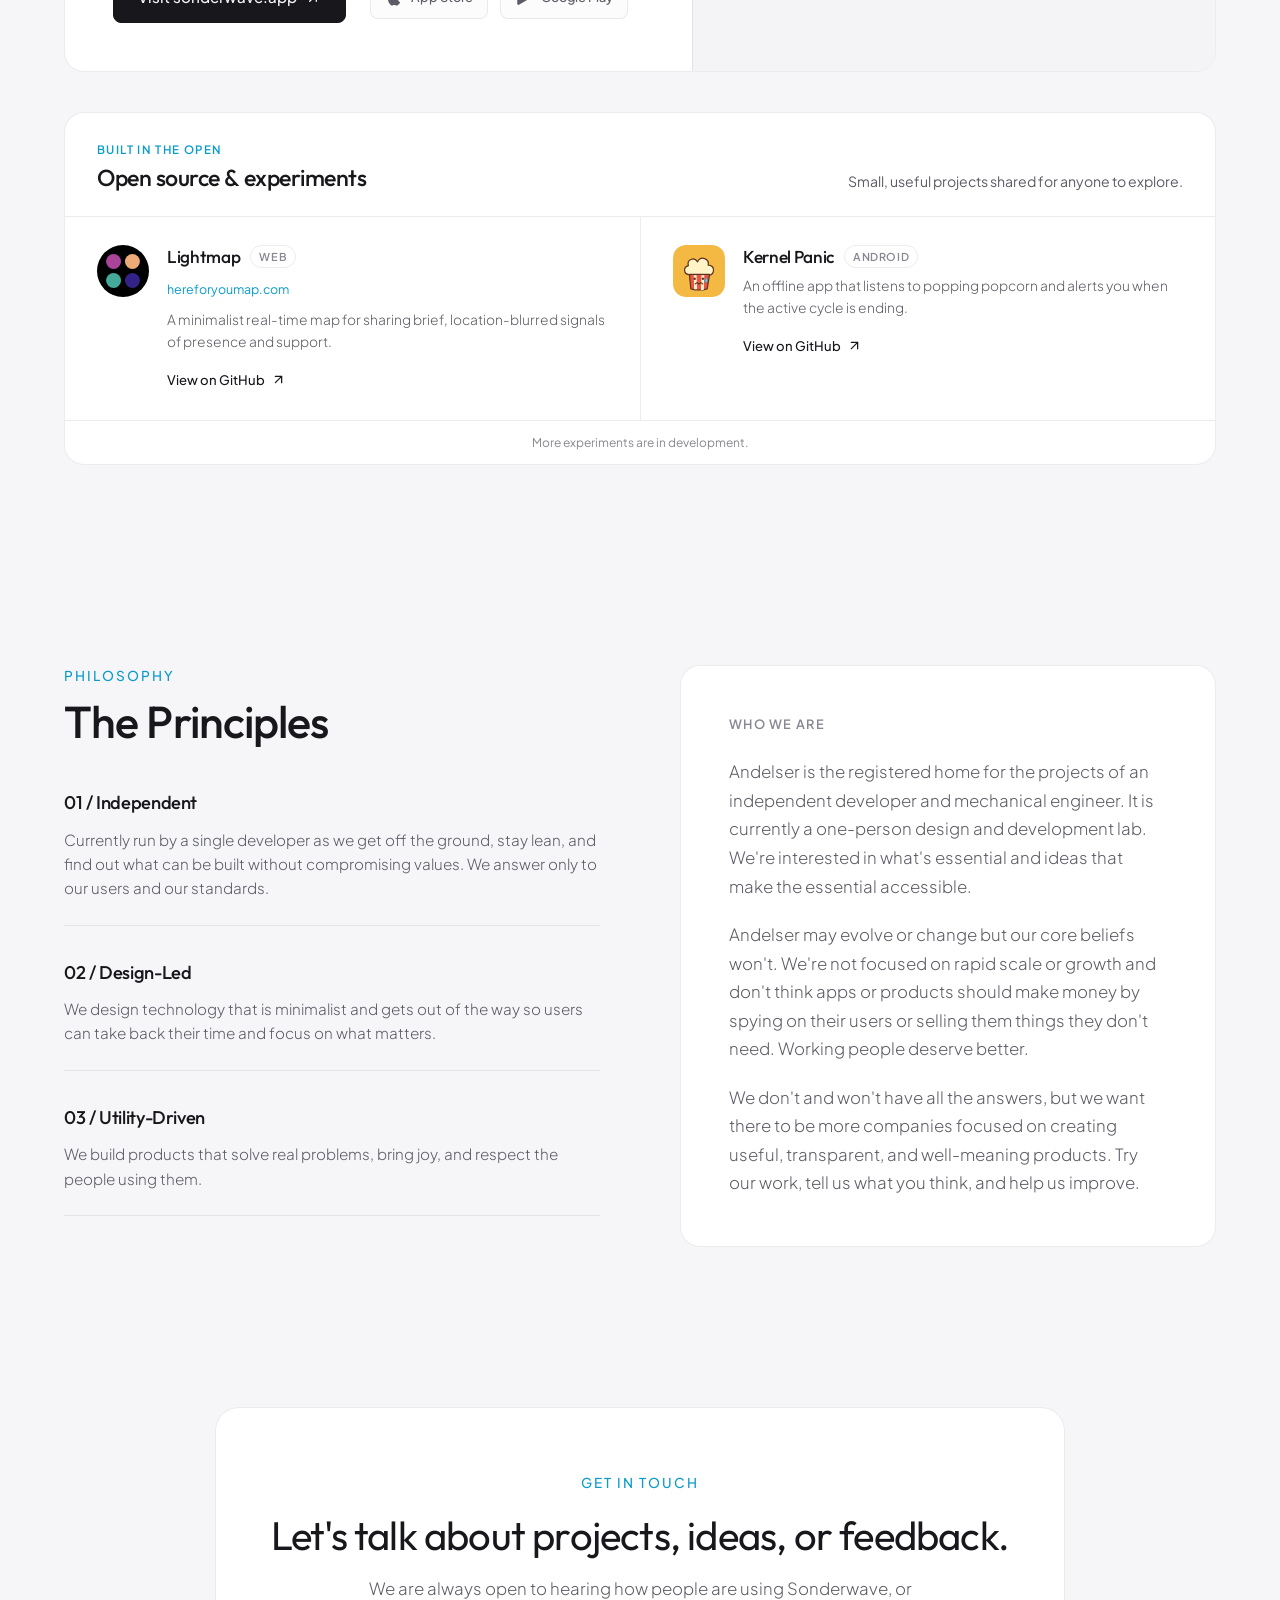
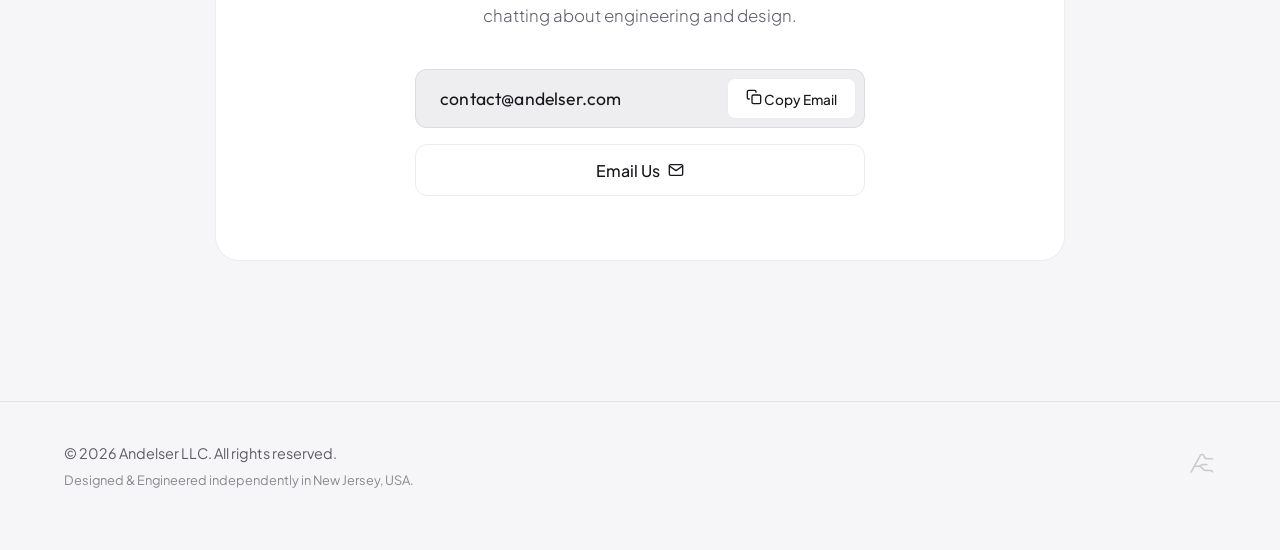
==== commit 4e1cfc46: "Add open source projects to work section" ====
--- a/index.html
+++ b/index.html
@@ -192,26 +192,51 @@
             </div>
           </article>
 
-             <!-- Skeleton Future Card -->
-             <article class="project-card skeleton-card scroll-reveal">
-               <div class="card-glow" aria-hidden="true"></div>
-               <div class="blueprint-lines" aria-hidden="true"></div>
-               
-               <div class="project-card-content">
-                 <span class="skeleton-badge">In Development</span>
-                 <h3 class="skeleton-title">Future Projects</h3>
-                 <p class="skeleton-description">
-                   Andelser is an experiment in making things that are useful and ethical. More projects are in development. We're focused on engineering projects across disciplines and we believe in taking the time to design things that actually deserve to exist.
-                 </p>
-                 <div class="blueprint-tech-grid">
-                   <div class="tech-tag">Prototypes</div>
-                   <div class="tech-tag">Products</div>
-                   <div class="tech-tag">Apps</div>
-                   <div class="tech-tag">Software</div>
-                   <div class="tech-tag">3D Modeling & CAD</div>
-                 </div>
-               </div>
-             </article>
+          <!-- Smaller Open Source Projects -->
+          <section class="open-source-panel scroll-reveal" aria-labelledby="open-source-title">
+            <div class="open-source-header">
+              <div>
+                <span class="open-source-eyebrow">Built in the open</span>
+                <h3 class="open-source-title" id="open-source-title">Open source &amp; experiments</h3>
+              </div>
+              <p class="open-source-intro">Small, useful projects shared for anyone to explore.</p>
+            </div>
+
+            <div class="open-source-grid">
+              <article class="open-source-project">
+                <img src="./lightmap-logo.svg" alt="" class="open-source-logo" loading="lazy">
+                <div class="open-source-copy">
+                  <div class="open-source-name-row">
+                    <h4 class="open-source-name">Lightmap</h4>
+                    <span class="open-source-type">Web</span>
+                  </div>
+                  <a href="https://hereforyoumap.com" class="open-source-project-url" target="_blank" rel="noopener noreferrer">hereforyoumap.com</a>
+                  <p class="open-source-description">A minimalist real-time map for sharing brief, location-blurred signals of presence and support.</p>
+                  <a href="https://github.com/andelser/lightmap" class="open-source-link" target="_blank" rel="noopener noreferrer">
+                    View on GitHub
+                    <svg width="15" height="15" viewBox="0 0 24 24" fill="none" stroke="currentColor" stroke-width="2" stroke-linecap="round" stroke-linejoin="round" aria-hidden="true"><line x1="7" y1="17" x2="17" y2="7"></line><polyline points="7 7 17 7 17 17"></polyline></svg>
+                  </a>
+                </div>
+              </article>
+
+              <article class="open-source-project">
+                <img src="./kernel-panic-logo.svg" alt="" class="open-source-logo" loading="lazy">
+                <div class="open-source-copy">
+                  <div class="open-source-name-row">
+                    <h4 class="open-source-name">Kernel Panic</h4>
+                    <span class="open-source-type">Android</span>
+                  </div>
+                  <p class="open-source-description">An offline app that listens to popping popcorn and alerts you when the active cycle is ending.</p>
+                  <a href="https://github.com/andelser/kernel-panic" class="open-source-link" target="_blank" rel="noopener noreferrer">
+                    View on GitHub
+                    <svg width="15" height="15" viewBox="0 0 24 24" fill="none" stroke="currentColor" stroke-width="2" stroke-linecap="round" stroke-linejoin="round" aria-hidden="true"><line x1="7" y1="17" x2="17" y2="7"></line><polyline points="7 7 17 7 17 17"></polyline></svg>
+                  </a>
+                </div>
+              </article>
+            </div>
+
+            <p class="open-source-footnote">More experiments are in development.</p>
+          </section>
 
         </div>
       </div>
--- a/index.css
+++ b/index.css
@@ -40,9 +40,6 @@
   --pill-bg: hsla(0, 0%, 100%, 0.03);
   --store-badge-bg: hsla(0, 0%, 100%, 0.02);
   --store-badge-hover-bg: hsla(0, 0%, 100%, 0.05);
-  --skeleton-glow-color: hsla(0, 0%, 100%, 0.03);
-  --skeleton-border-glow-color: hsla(0, 0%, 100%, 0.08);
-  --blueprint-grid-color: hsla(0, 0%, 100%, 0.1);
   --btn-copy-hover-bg: hsla(0, 0%, 100%, 0.02);
 
   /* Fonts */
@@ -96,9 +93,6 @@
     --pill-bg: hsla(0, 0%, 0%, 0.03);
     --store-badge-bg: hsla(0, 0%, 0%, 0.01);
     --store-badge-hover-bg: hsla(0, 0%, 0%, 0.04);
-    --skeleton-glow-color: hsla(0, 0%, 0%, 0.015);
-    --skeleton-border-glow-color: hsla(0, 0%, 0%, 0.04);
-    --blueprint-grid-color: hsla(240, 10%, 10%, 0.05);
     --btn-copy-hover-bg: hsla(0, 0%, 0%, 0.02);
   }
 }
@@ -832,97 +826,155 @@
   object-fit: contain;
 }
 
-/* Blueprint Skeleton Future Card */
-.skeleton-card {
-  grid-template-columns: 1fr;
-  min-height: auto;
-  background-color: transparent;
-  border: 1px dashed var(--border);
-}
-
-.skeleton-card .card-glow {
-  background: radial-gradient(
-    600px circle at var(--mouse-x, 0px) var(--mouse-y, 0px),
-    var(--skeleton-glow-color),
-    transparent 45%
-  );
-}
-
-.skeleton-card::before {
-  background: radial-gradient(
-    500px circle at var(--mouse-x, 0px) var(--mouse-y, 0px),
-    var(--skeleton-border-glow-color),
-    transparent 50%
-  );
-}
-
-/* Elegant Blueprint Grid Background Pattern (Draft paper aesthetic) */
-.blueprint-lines {
-  position: absolute;
-  top: 0;
-  left: 0;
-  width: 100%;
-  height: 100%;
-  opacity: 0.15;
-  background-image: 
-    linear-gradient(var(--blueprint-grid-color) 1px, transparent 1px),
-    linear-gradient(90deg, var(--blueprint-grid-color) 1px, transparent 1px);
-  background-size: 20px 20px;
-  pointer-events: none;
-  z-index: 1;
-}
-
-.skeleton-card .project-card-content {
-  padding: 64px 48px;
-  align-items: center;
+/* Compact Open Source Projects */
+.open-source-panel {
+  background-color: var(--surface);
+  border: 1px solid var(--border);
+  border-radius: 20px;
+  overflow: hidden;
+  transition: border-color var(--transition-smooth), box-shadow var(--transition-smooth);
+}
+
+.open-source-panel:hover {
+  border-color: var(--border-active);
+  box-shadow: 0 10px 40px -24px var(--card-shadow-hover);
+}
+
+.open-source-header {
+  display: flex;
+  align-items: flex-end;
+  justify-content: space-between;
+  gap: 32px;
+  padding: 28px 32px 24px;
+  border-bottom: 1px solid var(--border);
+}
+
+.open-source-eyebrow {
+  display: block;
+  margin-bottom: 5px;
+  font-size: 0.72rem;
+  font-weight: 600;
+  letter-spacing: 0.12em;
+  text-transform: uppercase;
+  color: var(--accent);
+}
+
+.open-source-title {
+  font-size: 1.45rem;
+  line-height: 1.2;
+}
+
+.open-source-intro {
+  max-width: 340px;
+  font-size: 0.88rem;
+  line-height: 1.5;
+  text-align: right;
+}
+
+.open-source-grid {
+  display: grid;
+  grid-template-columns: repeat(2, minmax(0, 1fr));
+}
+
+.open-source-project {
+  display: grid;
+  grid-template-columns: 52px minmax(0, 1fr);
+  align-items: start;
+  gap: 18px;
+  padding: 28px 32px;
+}
+
+.open-source-project + .open-source-project {
+  border-left: 1px solid var(--border);
+}
+
+.open-source-logo {
+  width: 52px;
+  height: 52px;
+  border-radius: 13px;
+  object-fit: cover;
+}
+
+.open-source-copy {
+  min-width: 0;
+}
+
+.open-source-name-row {
+  display: flex;
+  align-items: center;
+  gap: 10px;
+  margin-bottom: 7px;
+}
+
+.open-source-name {
+  font-size: 1.08rem;
+  line-height: 1.25;
+}
+
+.open-source-project-url {
+  display: inline-block;
+  margin-bottom: 9px;
+  font-size: 0.78rem;
+  font-weight: 400;
+  color: var(--accent);
+  transition: color var(--transition-fast);
+}
+
+.open-source-project-url:hover {
+  color: var(--text-primary);
+}
+
+.open-source-project-url:focus-visible {
+  outline: 2px solid var(--accent);
+  outline-offset: 3px;
+  border-radius: 2px;
+}
+
+.open-source-type {
+  padding: 2px 8px;
+  border: 1px solid var(--border);
+  border-radius: 999px;
+  font-size: 0.68rem;
+  font-weight: 600;
+  letter-spacing: 0.06em;
+  text-transform: uppercase;
+  color: var(--text-muted);
+}
+
+.open-source-description {
+  margin-bottom: 14px;
+  font-size: 0.86rem;
+  font-weight: 300;
+  line-height: 1.55;
+}
+
+.open-source-link {
+  display: inline-flex;
+  align-items: center;
+  gap: 6px;
+  font-size: 0.82rem;
+  font-weight: 500;
+  color: var(--text-primary);
+  transition: color var(--transition-fast), gap var(--transition-fast);
+}
+
+.open-source-link:hover {
+  gap: 9px;
+  color: var(--accent);
+}
+
+.open-source-link:focus-visible {
+  outline: 2px solid var(--accent);
+  outline-offset: 4px;
+  border-radius: 2px;
+}
+
+.open-source-footnote {
+  padding: 12px 32px;
+  border-top: 1px solid var(--border);
+  font-size: 0.75rem;
   text-align: center;
-  max-width: 720px;
-  margin: 0 auto;
-}
-
-.skeleton-badge {
-  font-family: var(--font-sans);
-  font-size: 0.75rem;
-  text-transform: uppercase;
-  letter-spacing: 0.1em;
   color: var(--text-muted);
-  border: 1px solid var(--border);
-  padding: 3px 12px;
-  border-radius: 12px;
-  margin-bottom: 20px;
-}
-
-.skeleton-title {
-  font-size: 1.75rem;
-  font-weight: 500;
-  margin-bottom: 16px;
-  color: var(--text-primary);
-}
-
-.skeleton-description {
-  font-size: 0.95rem;
-  line-height: 1.6;
-  color: var(--text-secondary);
-  margin-bottom: 28px;
-  font-weight: 300;
-}
-
-.blueprint-tech-grid {
-  display: flex;
-  flex-wrap: wrap;
-  justify-content: center;
-  gap: 12px;
-  z-index: 2;
-}
-
-.tech-tag {
-  font-size: 0.8rem;
-  font-family: var(--font-sans);
-  color: var(--text-secondary);
-  border: 1px solid var(--border);
-  padding: 4px 12px;
-  border-radius: 4px;
-  background-color: var(--surface);
 }
 
 /* About Grid Layout */
@@ -1168,6 +1220,15 @@
   .visual-container {
     max-width: 220px;
   }
+
+  .open-source-grid {
+    grid-template-columns: 1fr;
+  }
+
+  .open-source-project + .open-source-project {
+    border-top: 1px solid var(--border);
+    border-left: none;
+  }
 }
 
 @media (max-width: 768px) {
@@ -1208,6 +1269,26 @@
   
   .project-card-content {
     padding: 32px 24px;
+  }
+
+  .open-source-header {
+    align-items: flex-start;
+    flex-direction: column;
+    gap: 10px;
+    padding: 24px;
+  }
+
+  .open-source-intro {
+    text-align: left;
+  }
+
+  .open-source-project {
+    padding: 24px;
+  }
+
+  .open-source-footnote {
+    padding-right: 24px;
+    padding-left: 24px;
   }
   
   .project-brand-row {
@@ -1270,6 +1351,23 @@
 }
 
 @media (max-width: 480px) {
+  .open-source-project {
+    grid-template-columns: 44px minmax(0, 1fr);
+    gap: 14px;
+  }
+
+  .open-source-logo {
+    width: 44px;
+    height: 44px;
+    border-radius: 11px;
+  }
+
+  .open-source-name-row {
+    align-items: flex-start;
+    flex-direction: column;
+    gap: 5px;
+  }
+
   .app-store-badges {
     flex-direction: column;
     width: 100%;
